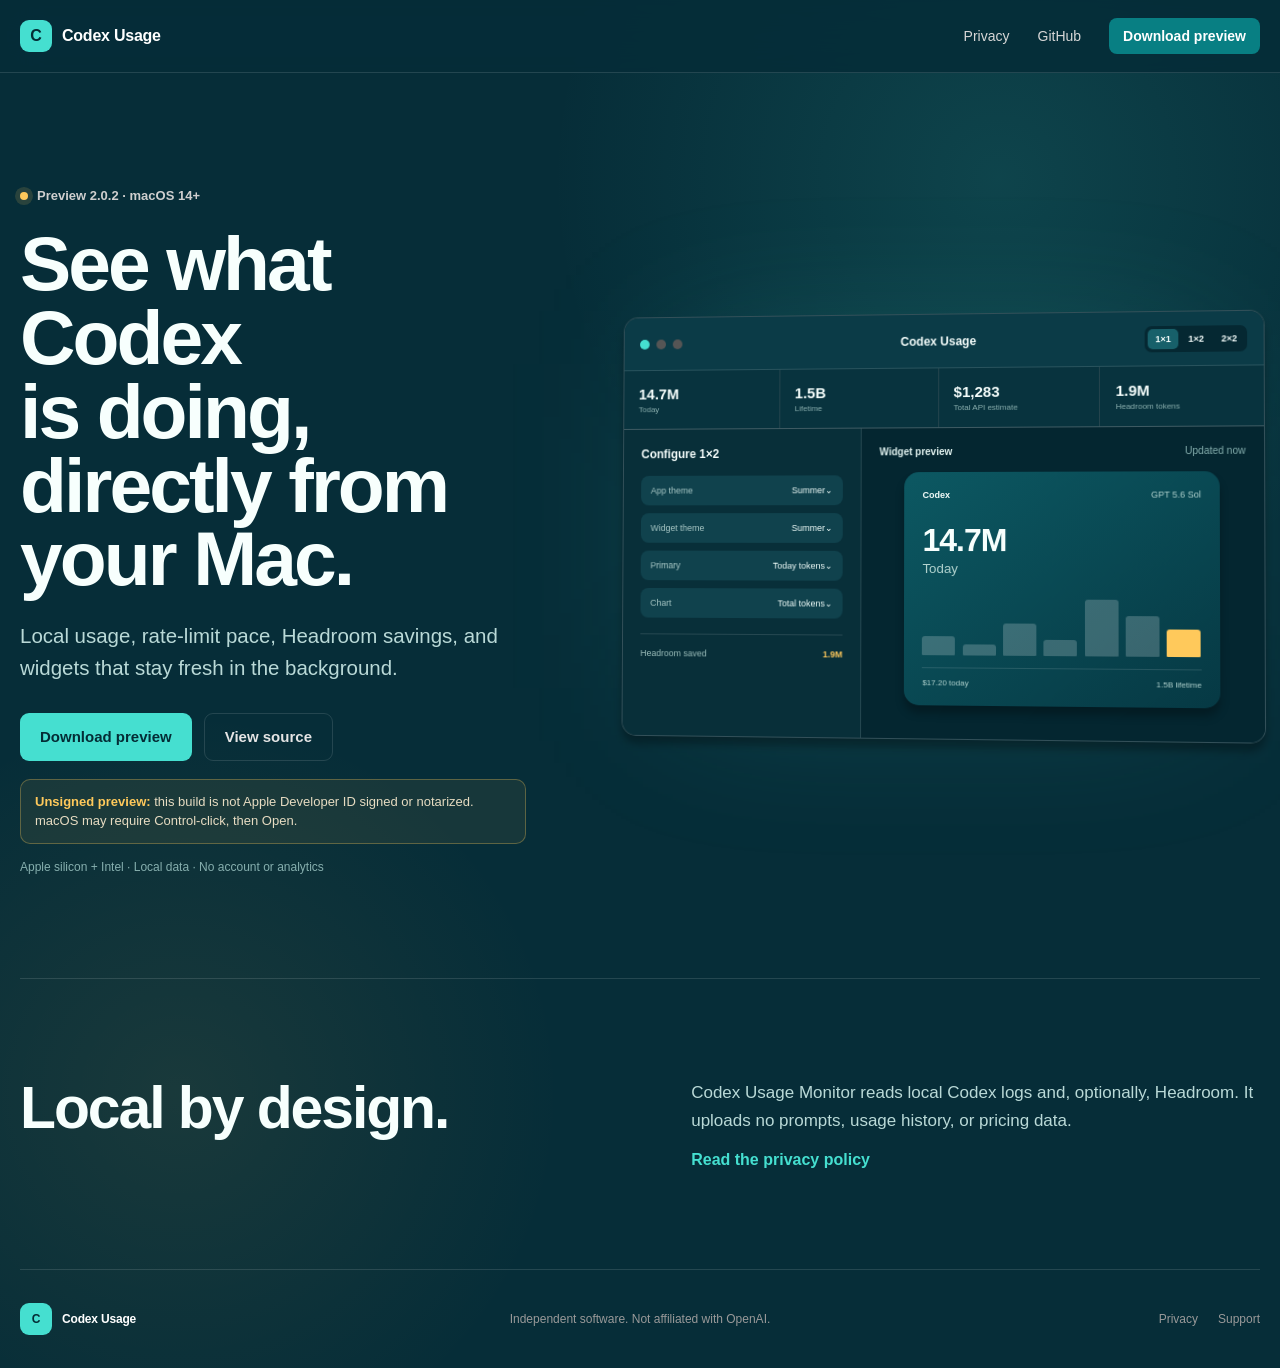
==== docs/index.html @ 13653d40 "release: improve widget typography for 2.0.2" ====
<!doctype html>
<html lang="en">
<head>
  <meta charset="utf-8">
  <meta name="viewport" content="width=device-width, initial-scale=1">
  <meta name="theme-color" content="#062d38">
  <meta name="description" content="A private macOS preview for local Codex usage, model-aware cost estimates, Headroom savings, and widgets.">
  <meta property="og:title" content="Codex Usage Monitor">
  <meta property="og:description" content="See what Codex is doing, directly from your Mac.">
  <meta property="og:type" content="website">
  <meta property="og:image" content="https://italian-seasoning.github.io/CodexUsageMonitor/assets/site-preview.png">
  <meta name="twitter:card" content="summary_large_image">
  <title>Codex Usage Monitor</title>
  <link rel="icon" href="favicon.svg" type="image/svg+xml">
  <link rel="stylesheet" href="styles.css">
  <script src="site.js" defer></script>
</head>
<body>
  <a class="skip-link" href="#main">Skip to content</a>

  <header class="site-header">
    <div class="header-inner">
      <a class="brand" href="#top" aria-label="Codex Usage Monitor home">
        <span class="brand-mark">C</span>
        <span>Codex Usage</span>
      </a>
      <nav aria-label="Main navigation">
        <a href="#privacy">Privacy</a>
        <a href="https://github.com/Italian-seasoning/CodexUsageMonitor">GitHub</a>
        <a class="nav-download download-glow" href="https://github.com/Italian-seasoning/CodexUsageMonitor/releases/latest/download/CodexUsageMonitor-macOS.dmg">Download preview</a>
      </nav>
    </div>
  </header>

  <main id="main">
    <section class="hero" id="top">
      <div class="hero-copy">
        <p class="release-note"><span></span> Preview 2.0.2 · macOS 14+</p>
        <h1>See what Codex is doing, directly from your Mac.</h1>
        <p class="hero-detail">Local usage, rate-limit pace, Headroom savings, and widgets that stay fresh in the background.</p>
        <div class="hero-actions">
          <a class="primary-action download-glow" href="https://github.com/Italian-seasoning/CodexUsageMonitor/releases/latest/download/CodexUsageMonitor-macOS.dmg"><span>Download preview</span></a>
          <a class="secondary-action" href="https://github.com/Italian-seasoning/CodexUsageMonitor">View source</a>
        </div>
        <p class="preview-warning"><strong>Unsigned preview:</strong> this build is not Apple Developer ID signed or notarized. macOS may require Control-click, then Open.</p>
        <p class="requirements">Apple silicon + Intel · Local data · No account or analytics</p>
      </div>

      <div class="product-stage" aria-label="Codex Usage Monitor interface preview">
        <div class="stage-glow"></div>
        <div class="app-window">
          <div class="titlebar">
            <div class="traffic-lights"><i></i><i></i><i></i></div>
            <span>Codex Usage</span>
            <div class="size-switch"><b>1×1</b><span>1×2</span><span>2×2</span></div>
          </div>
          <div class="app-summary">
            <div><strong>14.7M</strong><span>Today</span></div>
            <div><strong>1.5B</strong><span>Lifetime</span></div>
            <div><strong>$1,283</strong><span>Total API estimate</span></div>
            <div><strong>1.9M</strong><span>Headroom tokens</span></div>
          </div>
          <div class="app-body">
            <div class="controls-panel">
              <div class="control-heading">Configure 1×2</div>
              <label>App theme <span>Summer⌄</span></label>
              <label>Widget theme <span>Summer⌄</span></label>
              <label>Primary <span>Today tokens⌄</span></label>
              <label>Chart <span>Total tokens⌄</span></label>
              <div class="headroom-line"><span>Headroom saved</span><b>1.9M</b></div>
            </div>
            <div class="preview-panel">
              <div class="preview-label">Widget preview <span>Updated now</span></div>
              <div class="widget-card">
                <div class="widget-top"><b>Codex</b><span>GPT 5.6 Sol</span></div>
                <strong>14.7M</strong>
                <small>Today</small>
                <div class="bars" aria-hidden="true">
                  <i style="height:31%"></i><i style="height:18%"></i><i style="height:52%"></i><i style="height:26%"></i><i style="height:91%"></i><i style="height:64%"></i><i class="active" style="height:44%"></i>
                </div>
                <div class="widget-stats"><span>$17.20 today</span><span>1.5B lifetime</span></div>
              </div>
            </div>
          </div>
        </div>
      </div>
    </section>

    <section class="privacy" id="privacy">
      <h2>Local by design.</h2>
      <div>
        <p>Codex Usage Monitor reads local Codex logs and, optionally, Headroom. It uploads no prompts, usage history, or pricing data.</p>
        <a href="privacy.html">Read the privacy policy</a>
      </div>
    </section>
  </main>

  <footer>
    <a class="brand" href="#top"><span class="brand-mark">C</span><span>Codex Usage</span></a>
    <p>Independent software. Not affiliated with OpenAI.</p>
    <div><a href="privacy.html">Privacy</a><a href="https://github.com/Italian-seasoning/CodexUsageMonitor/issues">Support</a></div>
  </footer>
</body>
</html>
---- docs/styles.css ----
:root {
  color-scheme: dark;
  --bg: #062d38;
  --surface: #0a3b47;
  --ink: #f7fffd;
  --muted: #b9d9d7;
  --quiet: #86afae;
  --line: rgba(255,255,255,.12);
  --accent: #45dfd0;
  --accent-dark: #087f83;
  --sun: #ffc95b;
  --max: 1240px;
}

* { box-sizing: border-box; }
html { scroll-behavior: smooth; }
body {
  margin: 0;
  background: radial-gradient(circle at 78% 13%, rgba(69,223,208,.13), transparent 28rem), radial-gradient(circle at 14% 80%, rgba(255,201,91,.08), transparent 24rem), var(--bg);
  color: var(--ink);
  font-family: -apple-system, BlinkMacSystemFont, "SF Pro Display", "Helvetica Neue", sans-serif;
  -webkit-font-smoothing: antialiased;
}
a { color: inherit; text-decoration: none; }
.skip-link { position: fixed; left: 16px; top: -80px; z-index: 20; padding: 12px 16px; border-radius: 8px; background: var(--ink); color: #111; }
.skip-link:focus { top: 16px; }

.site-header { position: sticky; top: 0; z-index: 10; width: 100%; background: rgba(6,45,56,.9); border-bottom: 1px solid var(--line); backdrop-filter: blur(18px) saturate(130%); }
.header-inner { display: flex; align-items: center; justify-content: space-between; width: min(calc(100% - 40px), var(--max)); min-height: 72px; margin: 0 auto; }
.brand { display: inline-flex; flex: 0 0 auto; align-items: center; gap: 10px; color: white; font-weight: 720; letter-spacing: -.015em; }
.brand-mark { display: grid; place-items: center; width: 32px; height: 32px; border-radius: 9px; background: var(--accent); color: #042c35; font-weight: 800; }
nav { display: flex; align-items: center; gap: clamp(16px, 2.2vw, 28px); color: #d7d7d7; font-size: 14px; }
nav a:hover, footer a:hover, .privacy a:hover { color: white; }
.nav-download { position: relative; padding: 10px 14px; overflow: hidden; border-radius: 8px; background: var(--accent-dark); color: white; font-weight: 650; }

.hero { display: grid; grid-template-columns: .88fr 1.12fr; align-items: center; gap: clamp(40px, 7vw, 104px); width: min(calc(100% - 40px), var(--max)); min-height: min(800px, calc(100vh - 72px)); margin: 0 auto; padding: clamp(56px, 8vw, 104px) 0; }
.release-note { display: flex; align-items: center; gap: 9px; color: #cfcfcf; font-size: 13px; font-weight: 620; }
.release-note span { width: 8px; height: 8px; border-radius: 50%; background: var(--sun); box-shadow: 0 0 0 5px rgba(255,201,91,.14); }
h1 { max-width: 720px; margin: 24px 0; font-size: clamp(3.3rem, 6vw, 5.9rem); line-height: .96; letter-spacing: -.038em; text-wrap: balance; }
.hero-detail { max-width: 590px; margin: 0 0 28px; color: var(--muted); font-size: clamp(1.05rem, 1.8vw, 1.28rem); line-height: 1.58; text-wrap: pretty; }
.hero-actions { display: flex; flex-wrap: wrap; gap: 12px; }
.primary-action, .secondary-action { position: relative; display: inline-flex; justify-content: center; align-items: center; min-height: 48px; padding: 0 20px; overflow: hidden; border-radius: 9px; font-size: 15px; font-weight: 700; transition: transform .18s ease-out, background .18s ease-out, box-shadow .18s ease-out; }
.primary-action { background: var(--accent); color: #042c35; }
.secondary-action { border: 1px solid var(--line); color: #e5e5e5; }
.primary-action:hover, .secondary-action:hover { transform: translateY(-2px); }
.secondary-action:hover { background: rgba(255,255,255,.06); }
.download-glow { --glow-x: 50%; --glow-y: 50%; isolation: isolate; }
.download-glow::after { content: ""; position: absolute; inset: 0; z-index: 1; pointer-events: none; border: 1px solid transparent; border-radius: inherit; background: radial-gradient(110px circle at var(--glow-x) var(--glow-y), rgba(255,255,255,.94), rgba(69,223,208,.55) 38%, transparent 72%) border-box; -webkit-mask: linear-gradient(#000 0 0) padding-box, linear-gradient(#000 0 0); -webkit-mask-composite: xor; mask-composite: exclude; opacity: 0; transition: opacity .18s ease-out; }
.download-glow:hover::after, .download-glow:focus-visible::after { opacity: 1; }
.download-glow:hover { box-shadow: 0 0 28px rgba(69,223,208,.28); }
.download-glow > span { position: relative; z-index: 1; }
.preview-warning { max-width: 580px; margin: 18px 0 0; padding: 12px 14px; border: 1px solid rgba(255,201,91,.3); border-radius: 10px; background: rgba(255,201,91,.07); color: #e7dcc2; font-size: 13px; line-height: 1.5; }
.preview-warning strong { color: var(--sun); }
.requirements { margin: 14px 0 0; color: var(--quiet); font-size: 12px; line-height: 1.5; }

.product-stage { position: relative; perspective: 1200px; animation: stage-enter .8s .12s cubic-bezier(.2,.8,.2,1) both; }
.stage-glow { position: absolute; inset: 12% 10%; background: rgba(69,223,208,.2); filter: blur(80px); animation: stage-breathe 5s ease-in-out infinite alternate; }
.app-window { position: relative; overflow: hidden; border: 1px solid rgba(255,255,255,.18); border-radius: 15px; background: #062a34; box-shadow: 0 8px 8px rgba(0,0,0,.3); transform: rotateY(-4deg) rotateX(1deg); }
.app-window::after { content: ""; position: absolute; inset: 0; pointer-events: none; background: linear-gradient(108deg, transparent 35%, rgba(255,255,255,.07) 49%, transparent 63%); transform: translateX(-110%); animation: window-sheen 7s 1.2s ease-in-out infinite; }
.titlebar { display: grid; grid-template-columns: 1fr auto 1fr; align-items: center; height: 54px; padding: 0 16px; border-bottom: 1px solid var(--line); background: #0b3b47; font-size: 12px; font-weight: 650; }
.traffic-lights { display: flex; gap: 7px; }.traffic-lights i { width: 10px; height: 10px; border-radius: 50%; background: #555; }.traffic-lights i:first-child { background: var(--accent); }
.size-switch { justify-self: end; display: flex; gap: 3px; padding: 3px; border-radius: 7px; background: #052832; font-size: 9px; }.size-switch span,.size-switch b { padding: 5px 7px; }.size-switch b { border-radius: 5px; background: #17606a; }
.app-summary { display: grid; grid-template-columns: repeat(4,1fr); gap: 1px; border-bottom: 1px solid var(--line); background: var(--line); }.app-summary div { padding: 15px; background: #08333e; }.app-summary strong,.app-summary span { display: block; }.app-summary strong { font-size: 15px; }.app-summary span { margin-top: 3px; color: #8aafae; font-size: 8px; }
.app-body { display: grid; grid-template-columns: 38% 62%; min-height: 310px; }.controls-panel { padding: 18px; border-right: 1px solid var(--line); background: #082f39; }.control-heading { margin-bottom: 15px; font-size: 12px; font-weight: 700; }.controls-panel label { display: flex; justify-content: space-between; align-items: center; margin: 8px 0; padding: 10px; border-radius: 8px; background: #10424d; color: #a9c8c6; font-size: 9px; }.controls-panel label span { color: #f3fffc; }.headroom-line { display: flex; justify-content: space-between; margin-top: 16px; padding-top: 14px; border-top: 1px solid var(--line); color: #9bbdba; font-size: 9px; }.headroom-line b { color: var(--sun); }
.preview-panel { display: flex; flex-direction: column; padding: 18px; background: #042630; }.preview-label { display: flex; justify-content: space-between; color: #e3f4f1; font-size: 10px; font-weight: 650; }.preview-label span { color: #86afae; font-weight: 500; }.widget-card { width: 86%; margin: auto; padding: 18px; border-radius: 15px; background: linear-gradient(145deg, #0c5862, #063944); box-shadow: 0 8px 8px rgba(0,0,0,.28); }.widget-top { display: flex; justify-content: space-between; font-size: 9px; }.widget-top span { color: #b2d3cf; }.widget-card > strong { display: block; margin-top: 22px; font-size: 32px; letter-spacing: -.03em; }.widget-card small { color: #b2d3cf; }.bars { display: flex; align-items: end; gap: 7px; height: 62px; margin-top: 16px; }.bars i { flex: 1; min-height: 5px; border-radius: 3px 3px 1px 1px; background: rgba(255,255,255,.2); transform-origin: bottom; animation: bar-rise .62s cubic-bezier(.2,.8,.2,1) both; }.bars .active { background: var(--sun); }.widget-stats { display: flex; justify-content: space-between; margin-top: 12px; padding-top: 10px; border-top: 1px solid var(--line); color: #b2d3cf; font-size: 8px; }

.privacy { display: grid; grid-template-columns: 1fr 1fr; gap: clamp(40px, 8vw, 120px); width: min(calc(100% - 40px), var(--max)); margin: 0 auto; padding: clamp(64px, 8vw, 100px) 0; border-top: 1px solid var(--line); }
.privacy h2 { margin: 0; font-size: clamp(2.3rem, 4.6vw, 4.4rem); line-height: 1; letter-spacing: -.035em; text-wrap: balance; }
.privacy p { max-width: 62ch; margin: 0 0 16px; color: var(--muted); font-size: 17px; line-height: 1.65; }
.privacy a { color: var(--accent); font-weight: 680; }
footer { display: grid; grid-template-columns: 1fr 1.5fr 1fr; gap: 30px; align-items: center; width: min(calc(100% - 40px), var(--max)); margin: 0 auto; padding: 30px 0; border-top: 1px solid var(--line); color: #999; font-size: 12px; }footer p { text-align: center; }footer div { display: flex; justify-content: flex-end; gap: 20px; }

.legal-page { width: min(calc(100% - 40px), 760px); margin: 0 auto; padding: 72px 0 100px; }
.legal-page h1 { margin-bottom: 56px; font-size: clamp(3rem, 7vw, 5.5rem); }
.legal-copy h2 { margin: 36px 0 8px; font-size: 1.25rem; }.legal-copy p { color: var(--muted); line-height: 1.7; }.legal-copy a { color: var(--accent); }.legal-date { margin-top: 48px; font-size: 13px; }

.hero-copy > * { animation: hero-enter .64s cubic-bezier(.2,.8,.2,1) both; }.hero-copy > :nth-child(2){animation-delay:.06s}.hero-copy > :nth-child(3){animation-delay:.12s}.hero-copy > :nth-child(4){animation-delay:.18s}.hero-copy > :nth-child(5){animation-delay:.24s}.hero-copy > :nth-child(6){animation-delay:.3s}
@keyframes hero-enter { from { opacity: 0; transform: translateY(16px); } }
@keyframes stage-enter { from { opacity: 0; transform: translateY(20px) scale(.985); } }
@keyframes stage-breathe { to { opacity: .65; transform: scale(1.08); } }
@keyframes window-sheen { 0%,72% { transform: translateX(-110%); } 88%,100% { transform: translateX(110%); } }
@keyframes bar-rise { from { transform: scaleY(.08); opacity: .3; } }
.bars i:nth-child(2){animation-delay:.05s}.bars i:nth-child(3){animation-delay:.1s}.bars i:nth-child(4){animation-delay:.15s}.bars i:nth-child(5){animation-delay:.2s}.bars i:nth-child(6){animation-delay:.25s}.bars i:nth-child(7){animation-delay:.3s}
:focus-visible { outline: 3px solid var(--accent); outline-offset: 4px; }

@media (max-width: 900px) {
  .hero { grid-template-columns: 1fr; min-height: auto; }.product-stage { max-width: 700px; }.app-window { transform: none; }.privacy { grid-template-columns: 1fr; }
  footer { grid-template-columns: 1fr; text-align: left; }footer p { text-align: left; }footer div { justify-content: flex-start; }
}
@media (max-width: 620px) {
  .header-inner { width: calc(100% - 24px); min-height: 64px; }.brand > span:last-child, nav > a:not(.nav-download) { display: none; }.nav-download { font-size: 13px; }
  h1 { font-size: clamp(3rem, 15vw, 4.4rem); }.hero { padding-top: 54px; }.app-summary { grid-template-columns: repeat(2,1fr); }.app-body { grid-template-columns: 1fr; }.controls-panel { display: none; }.preview-panel { min-height: 290px; }.titlebar { grid-template-columns: 1fr 1fr; }.titlebar > span { display: none; }
  .hero-actions { align-items: stretch; flex-direction: column; }.primary-action,.secondary-action { width: 100%; }
}
@media (prefers-reduced-motion: reduce) {
  html { scroll-behavior: auto; }
  *, *::before, *::after { animation-duration: .01ms !important; transition-duration: .01ms !important; }
}
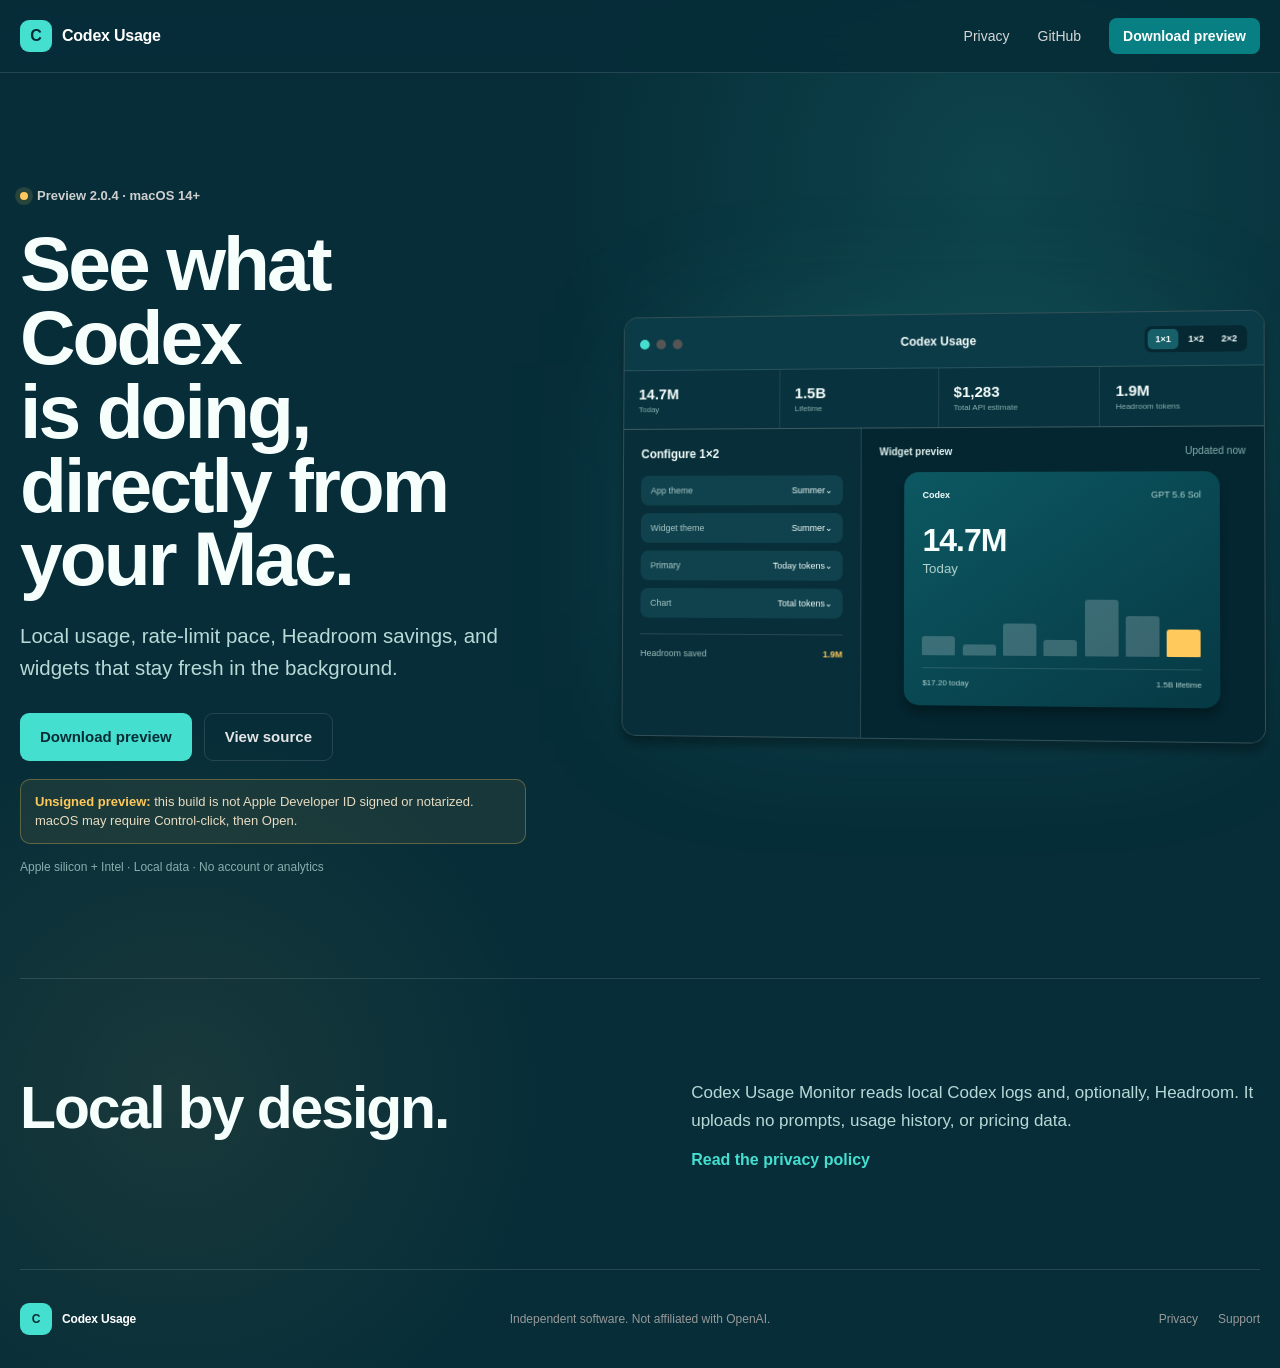
==== commit f4aeae30: "release: polish summer preview 2.0.4" ====
--- a/docs/index.html
+++ b/docs/index.html
@@ -35,7 +35,7 @@
   <main id="main">
     <section class="hero" id="top">
       <div class="hero-copy">
-        <p class="release-note"><span></span> Preview 2.0.2 · macOS 14+</p>
+        <p class="release-note"><span></span> Preview 2.0.4 · macOS 14+</p>
         <h1>See what Codex is doing, directly from your Mac.</h1>
         <p class="hero-detail">Local usage, rate-limit pace, Headroom savings, and widgets that stay fresh in the background.</p>
         <div class="hero-actions">
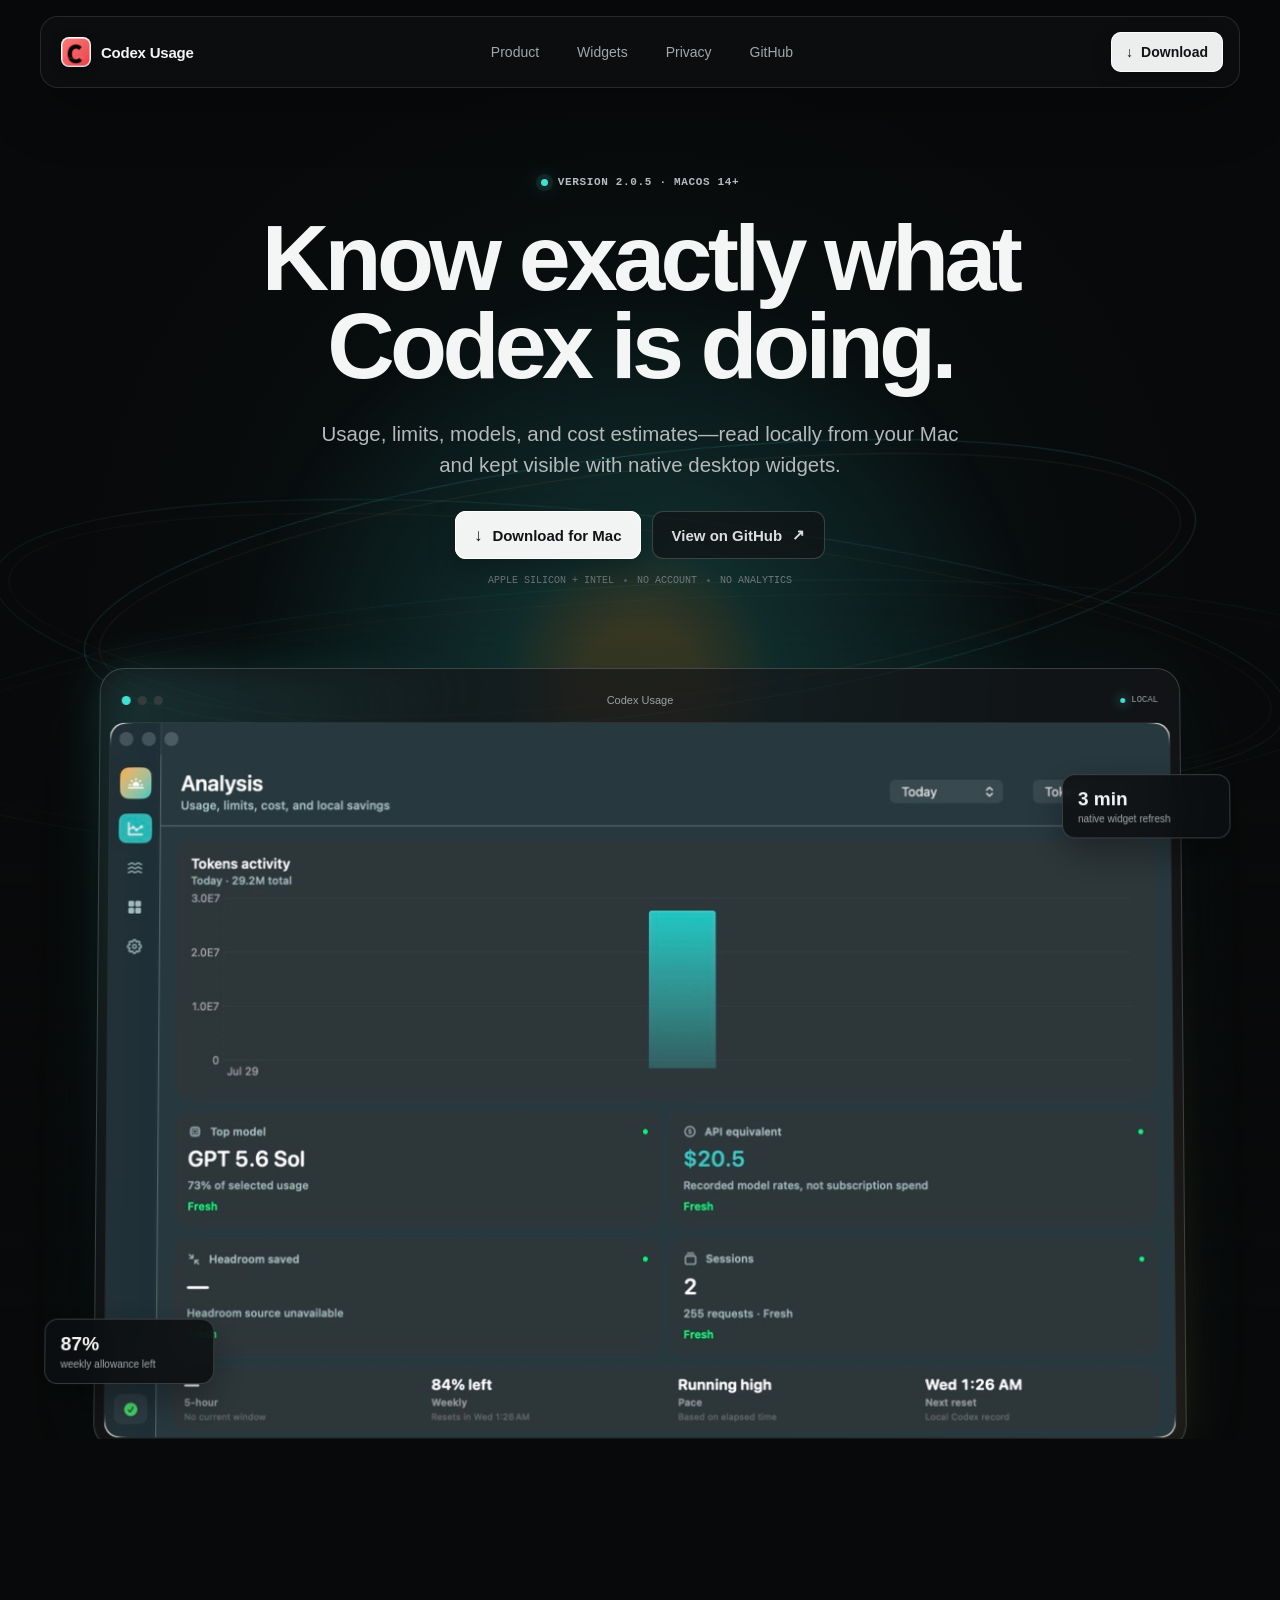
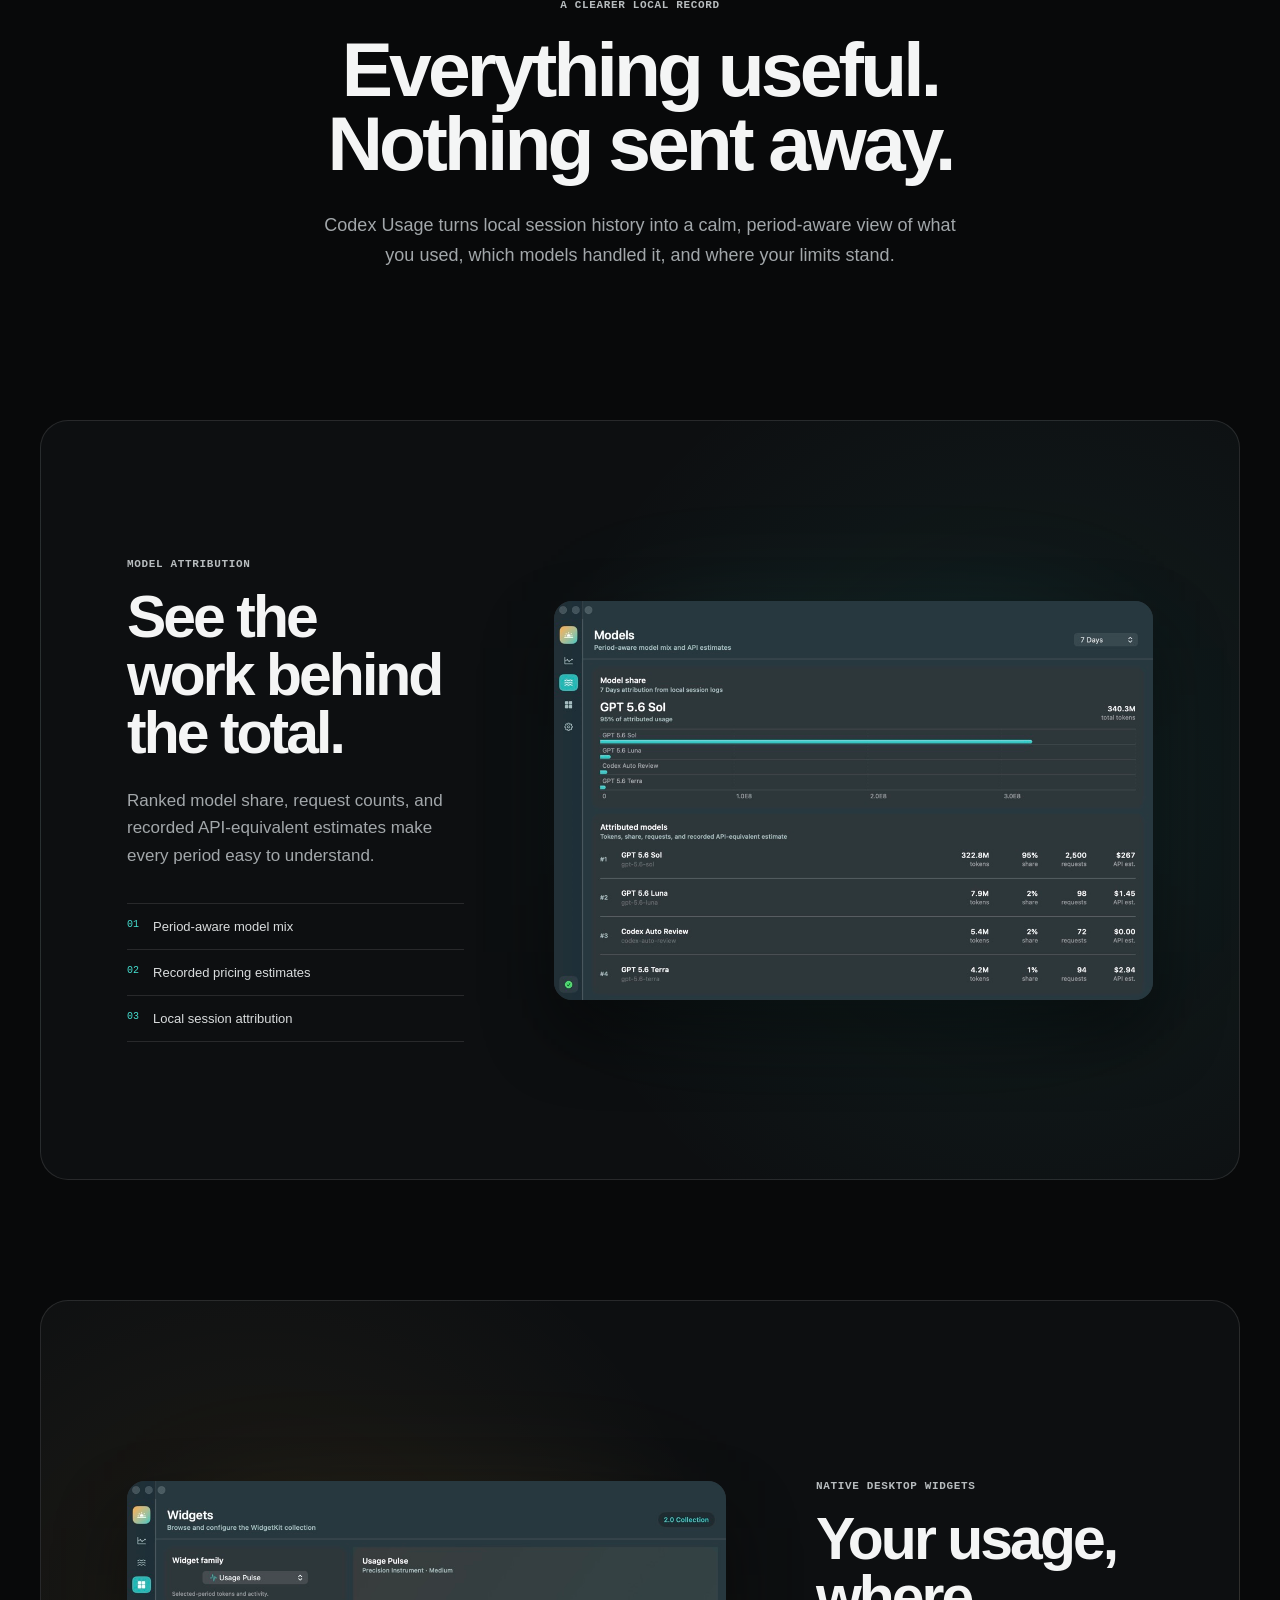
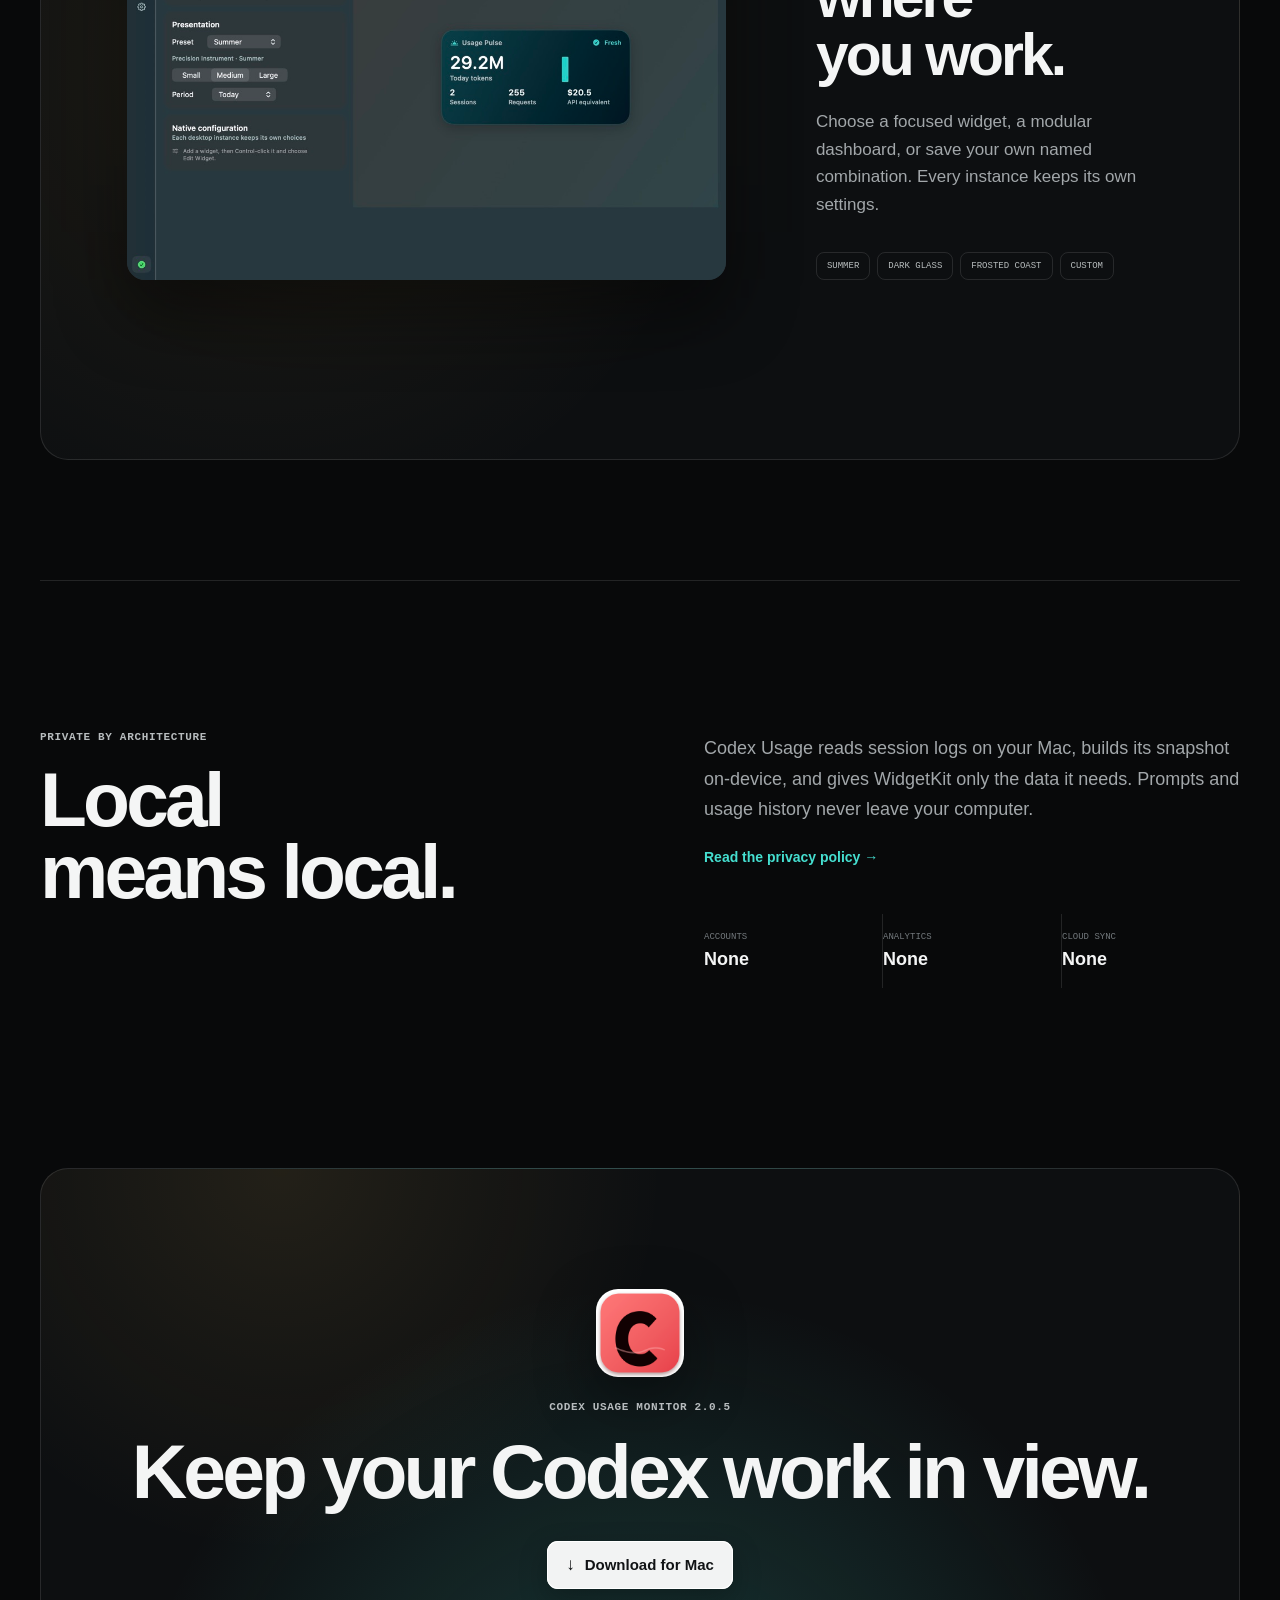
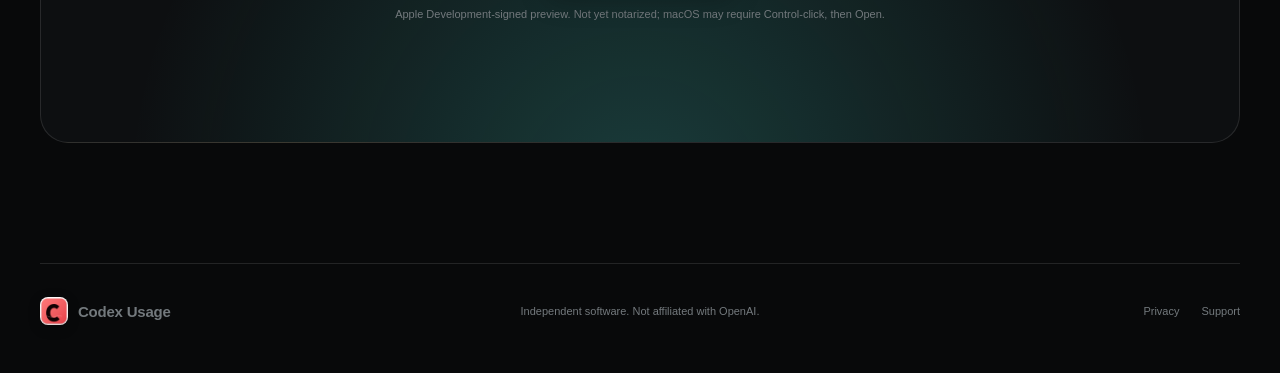
==== commit 594524b3: "redesign product website" ====
--- a/docs/index.html
+++ b/docs/index.html
@@ -3,10 +3,10 @@
 <head>
   <meta charset="utf-8">
   <meta name="viewport" content="width=device-width, initial-scale=1">
-  <meta name="theme-color" content="#062d38">
-  <meta name="description" content="A private macOS preview for local Codex usage, model-aware cost estimates, Headroom savings, and widgets.">
+  <meta name="theme-color" content="#08090a">
+  <meta name="description" content="A private macOS app for local Codex usage, limits, model-aware cost estimates, and desktop widgets.">
   <meta property="og:title" content="Codex Usage Monitor">
-  <meta property="og:description" content="See what Codex is doing, directly from your Mac.">
+  <meta property="og:description" content="Know exactly what Codex is doing.">
   <meta property="og:type" content="website">
   <meta property="og:image" content="https://italian-seasoning.github.io/CodexUsageMonitor/assets/site-preview.png">
   <meta name="twitter:card" content="summary_large_image">
@@ -15,88 +15,132 @@
   <link rel="stylesheet" href="styles.css">
   <script src="site.js" defer></script>
 </head>
-<body>
+<body class="home-page">
   <a class="skip-link" href="#main">Skip to content</a>
 
   <header class="site-header">
     <div class="header-inner">
       <a class="brand" href="#top" aria-label="Codex Usage Monitor home">
-        <span class="brand-mark">C</span>
+        <img src="assets/app-icon.png" alt="" width="30" height="30">
         <span>Codex Usage</span>
       </a>
       <nav aria-label="Main navigation">
+        <a href="#product">Product</a>
+        <a href="#widgets">Widgets</a>
         <a href="#privacy">Privacy</a>
         <a href="https://github.com/Italian-seasoning/CodexUsageMonitor">GitHub</a>
-        <a class="nav-download download-glow" href="https://github.com/Italian-seasoning/CodexUsageMonitor/releases/latest/download/CodexUsageMonitor-macOS.dmg">Download preview</a>
       </nav>
+      <a class="nav-download" href="https://github.com/Italian-seasoning/CodexUsageMonitor/releases/latest/download/CodexUsageMonitor-macOS.dmg">
+        <span aria-hidden="true">↓</span> Download
+      </a>
     </div>
   </header>
 
   <main id="main">
     <section class="hero" id="top">
-      <div class="hero-copy">
-        <p class="release-note"><span></span> Preview 2.0.4 · macOS 14+</p>
-        <h1>See what Codex is doing, directly from your Mac.</h1>
-        <p class="hero-detail">Local usage, rate-limit pace, Headroom savings, and widgets that stay fresh in the background.</p>
-        <div class="hero-actions">
-          <a class="primary-action download-glow" href="https://github.com/Italian-seasoning/CodexUsageMonitor/releases/latest/download/CodexUsageMonitor-macOS.dmg"><span>Download preview</span></a>
-          <a class="secondary-action" href="https://github.com/Italian-seasoning/CodexUsageMonitor">View source</a>
-        </div>
-        <p class="preview-warning"><strong>Unsigned preview:</strong> this build is not Apple Developer ID signed or notarized. macOS may require Control-click, then Open.</p>
-        <p class="requirements">Apple silicon + Intel · Local data · No account or analytics</p>
+      <div class="hero-atmosphere" aria-hidden="true">
+        <div class="horizon-sun"></div>
+        <div class="tide tide-one"></div>
+        <div class="tide tide-two"></div>
+        <div class="tide tide-three"></div>
       </div>
 
-      <div class="product-stage" aria-label="Codex Usage Monitor interface preview">
-        <div class="stage-glow"></div>
-        <div class="app-window">
-          <div class="titlebar">
-            <div class="traffic-lights"><i></i><i></i><i></i></div>
-            <span>Codex Usage</span>
-            <div class="size-switch"><b>1×1</b><span>1×2</span><span>2×2</span></div>
-          </div>
-          <div class="app-summary">
-            <div><strong>14.7M</strong><span>Today</span></div>
-            <div><strong>1.5B</strong><span>Lifetime</span></div>
-            <div><strong>$1,283</strong><span>Total API estimate</span></div>
-            <div><strong>1.9M</strong><span>Headroom tokens</span></div>
-          </div>
-          <div class="app-body">
-            <div class="controls-panel">
-              <div class="control-heading">Configure 1×2</div>
-              <label>App theme <span>Summer⌄</span></label>
-              <label>Widget theme <span>Summer⌄</span></label>
-              <label>Primary <span>Today tokens⌄</span></label>
-              <label>Chart <span>Total tokens⌄</span></label>
-              <div class="headroom-line"><span>Headroom saved</span><b>1.9M</b></div>
-            </div>
-            <div class="preview-panel">
-              <div class="preview-label">Widget preview <span>Updated now</span></div>
-              <div class="widget-card">
-                <div class="widget-top"><b>Codex</b><span>GPT 5.6 Sol</span></div>
-                <strong>14.7M</strong>
-                <small>Today</small>
-                <div class="bars" aria-hidden="true">
-                  <i style="height:31%"></i><i style="height:18%"></i><i style="height:52%"></i><i style="height:26%"></i><i style="height:91%"></i><i style="height:64%"></i><i class="active" style="height:44%"></i>
-                </div>
-                <div class="widget-stats"><span>$17.20 today</span><span>1.5B lifetime</span></div>
-              </div>
-            </div>
-          </div>
+      <div class="hero-copy">
+        <p class="release-note"><span></span> Version 2.0.5 · macOS 14+</p>
+        <h1>Know exactly what<br>Codex is doing.</h1>
+        <p class="hero-detail">Usage, limits, models, and cost estimates—read locally from your Mac and kept visible with native desktop widgets.</p>
+        <div class="hero-actions">
+          <a class="primary-action download-glow" href="https://github.com/Italian-seasoning/CodexUsageMonitor/releases/latest/download/CodexUsageMonitor-macOS.dmg">
+            <span class="button-icon" aria-hidden="true">↓</span>
+            <span>Download for Mac</span>
+          </a>
+          <a class="secondary-action" href="https://github.com/Italian-seasoning/CodexUsageMonitor">
+            View on GitHub <span aria-hidden="true">↗</span>
+          </a>
         </div>
+        <p class="requirements">Apple silicon + Intel <i></i> No account <i></i> No analytics</p>
+      </div>
+
+      <div class="hero-product">
+        <div class="product-chrome">
+          <span class="traffic-lights" aria-hidden="true"><i></i><i></i><i></i></span>
+          <span>Codex Usage</span>
+          <span class="live-indicator"><i></i> Local</span>
+        </div>
+        <img src="assets/analysis.jpg" alt="Codex Usage Monitor Analysis screen showing token activity, model share, API estimate, sessions, and remaining limits.">
+        <div class="stage-note stage-note-left"><b>87%</b><span>weekly allowance left</span></div>
+        <div class="stage-note stage-note-right"><b>3 min</b><span>native widget refresh</span></div>
       </div>
     </section>
 
-    <section class="privacy" id="privacy">
-      <h2>Local by design.</h2>
+    <section class="intro reveal" id="product">
+      <p class="section-kicker">A clearer local record</p>
+      <h2>Everything useful.<br>Nothing sent away.</h2>
+      <p>Codex Usage turns local session history into a calm, period-aware view of what you used, which models handled it, and where your limits stand.</p>
+    </section>
+
+    <section class="feature feature-models reveal">
+      <div class="feature-copy">
+        <p class="section-kicker">Model attribution</p>
+        <h2>See the work behind the total.</h2>
+        <p>Ranked model share, request counts, and recorded API-equivalent estimates make every period easy to understand.</p>
+        <ul class="feature-list">
+          <li><span>01</span> Period-aware model mix</li>
+          <li><span>02</span> Recorded pricing estimates</li>
+          <li><span>03</span> Local session attribution</li>
+        </ul>
+      </div>
+      <div class="feature-stage">
+        <div class="feature-glow" aria-hidden="true"></div>
+        <img src="assets/models.jpg" alt="Models screen with ranked horizontal model share bars and attributed usage details." loading="lazy">
+      </div>
+    </section>
+
+    <section class="feature feature-widgets reveal" id="widgets">
+      <div class="feature-copy">
+        <p class="section-kicker">Native desktop widgets</p>
+        <h2>Your usage, where you work.</h2>
+        <p>Choose a focused widget, a modular dashboard, or save your own named combination. Every instance keeps its own settings.</p>
+        <div class="preset-line" aria-label="Included widget presentations">
+          <span>Summer</span><span>Dark Glass</span><span>Frosted Coast</span><span>Custom</span>
+        </div>
+      </div>
+      <div class="feature-stage">
+        <div class="feature-glow" aria-hidden="true"></div>
+        <img src="assets/widgets.jpg" alt="Widget workspace with preset controls and a native widget preview." loading="lazy">
+      </div>
+    </section>
+
+    <section class="privacy reveal" id="privacy">
       <div>
-        <p>Codex Usage Monitor reads local Codex logs and, optionally, Headroom. It uploads no prompts, usage history, or pricing data.</p>
-        <a href="privacy.html">Read the privacy policy</a>
+        <p class="section-kicker">Private by architecture</p>
+        <h2>Local means local.</h2>
       </div>
+      <div class="privacy-copy">
+        <p>Codex Usage reads session logs on your Mac, builds its snapshot on-device, and gives WidgetKit only the data it needs. Prompts and usage history never leave your computer.</p>
+        <a href="privacy.html">Read the privacy policy <span aria-hidden="true">→</span></a>
+        <dl>
+          <div><dt>Accounts</dt><dd>None</dd></div>
+          <div><dt>Analytics</dt><dd>None</dd></div>
+          <div><dt>Cloud sync</dt><dd>None</dd></div>
+        </dl>
+      </div>
+    </section>
+
+    <section class="final-cta reveal">
+      <img src="assets/app-icon.png" alt="" width="88" height="88">
+      <p class="section-kicker">Codex Usage Monitor 2.0.5</p>
+      <h2>Keep your Codex work in view.</h2>
+      <a class="primary-action download-glow" href="https://github.com/Italian-seasoning/CodexUsageMonitor/releases/latest/download/CodexUsageMonitor-macOS.dmg">
+        <span class="button-icon" aria-hidden="true">↓</span>
+        <span>Download for Mac</span>
+      </a>
+      <p class="preview-warning">Apple Development-signed preview. Not yet notarized; macOS may require Control-click, then Open.</p>
     </section>
   </main>
 
   <footer>
-    <a class="brand" href="#top"><span class="brand-mark">C</span><span>Codex Usage</span></a>
+    <a class="brand" href="#top"><img src="assets/app-icon.png" alt="" width="28" height="28"><span>Codex Usage</span></a>
     <p>Independent software. Not affiliated with OpenAI.</p>
     <div><a href="privacy.html">Privacy</a><a href="https://github.com/Italian-seasoning/CodexUsageMonitor/issues">Support</a></div>
   </footer>
--- a/docs/styles.css
+++ b/docs/styles.css
@@ -1,98 +1,500 @@
 :root {
   color-scheme: dark;
-  --bg: #062d38;
-  --surface: #0a3b47;
-  --ink: #f7fffd;
-  --muted: #b9d9d7;
-  --quiet: #86afae;
-  --line: rgba(255,255,255,.12);
-  --accent: #45dfd0;
-  --accent-dark: #087f83;
+  --bg: #08090a;
+  --surface: #0d0f11;
+  --surface-raised: #121518;
+  --ink: #f4f5f5;
+  --muted: #a2a7aa;
+  --quiet: #73797d;
+  --line: rgba(255, 255, 255, .11);
+  --line-bright: rgba(255, 255, 255, .18);
+  --sea: #45dfd0;
+  --deep-sea: #0b7175;
   --sun: #ffc95b;
-  --max: 1240px;
+  --max: 1200px;
+  --display: "SF Pro Display", "Helvetica Neue", Arial, sans-serif;
+  --body: "SF Pro Text", "Helvetica Neue", Arial, sans-serif;
+  --utility: "SFMono-Regular", "SF Mono", Menlo, monospace;
 }
 
 * { box-sizing: border-box; }
 html { scroll-behavior: smooth; }
 body {
   margin: 0;
-  background: radial-gradient(circle at 78% 13%, rgba(69,223,208,.13), transparent 28rem), radial-gradient(circle at 14% 80%, rgba(255,201,91,.08), transparent 24rem), var(--bg);
+  overflow-x: hidden;
+  background: var(--bg);
   color: var(--ink);
-  font-family: -apple-system, BlinkMacSystemFont, "SF Pro Display", "Helvetica Neue", sans-serif;
+  font-family: var(--body);
   -webkit-font-smoothing: antialiased;
 }
 a { color: inherit; text-decoration: none; }
-.skip-link { position: fixed; left: 16px; top: -80px; z-index: 20; padding: 12px 16px; border-radius: 8px; background: var(--ink); color: #111; }
-.skip-link:focus { top: 16px; }
-
-.site-header { position: sticky; top: 0; z-index: 10; width: 100%; background: rgba(6,45,56,.9); border-bottom: 1px solid var(--line); backdrop-filter: blur(18px) saturate(130%); }
-.header-inner { display: flex; align-items: center; justify-content: space-between; width: min(calc(100% - 40px), var(--max)); min-height: 72px; margin: 0 auto; }
-.brand { display: inline-flex; flex: 0 0 auto; align-items: center; gap: 10px; color: white; font-weight: 720; letter-spacing: -.015em; }
-.brand-mark { display: grid; place-items: center; width: 32px; height: 32px; border-radius: 9px; background: var(--accent); color: #042c35; font-weight: 800; }
-nav { display: flex; align-items: center; gap: clamp(16px, 2.2vw, 28px); color: #d7d7d7; font-size: 14px; }
-nav a:hover, footer a:hover, .privacy a:hover { color: white; }
-.nav-download { position: relative; padding: 10px 14px; overflow: hidden; border-radius: 8px; background: var(--accent-dark); color: white; font-weight: 650; }
-
-.hero { display: grid; grid-template-columns: .88fr 1.12fr; align-items: center; gap: clamp(40px, 7vw, 104px); width: min(calc(100% - 40px), var(--max)); min-height: min(800px, calc(100vh - 72px)); margin: 0 auto; padding: clamp(56px, 8vw, 104px) 0; }
-.release-note { display: flex; align-items: center; gap: 9px; color: #cfcfcf; font-size: 13px; font-weight: 620; }
-.release-note span { width: 8px; height: 8px; border-radius: 50%; background: var(--sun); box-shadow: 0 0 0 5px rgba(255,201,91,.14); }
-h1 { max-width: 720px; margin: 24px 0; font-size: clamp(3.3rem, 6vw, 5.9rem); line-height: .96; letter-spacing: -.038em; text-wrap: balance; }
-.hero-detail { max-width: 590px; margin: 0 0 28px; color: var(--muted); font-size: clamp(1.05rem, 1.8vw, 1.28rem); line-height: 1.58; text-wrap: pretty; }
-.hero-actions { display: flex; flex-wrap: wrap; gap: 12px; }
-.primary-action, .secondary-action { position: relative; display: inline-flex; justify-content: center; align-items: center; min-height: 48px; padding: 0 20px; overflow: hidden; border-radius: 9px; font-size: 15px; font-weight: 700; transition: transform .18s ease-out, background .18s ease-out, box-shadow .18s ease-out; }
-.primary-action { background: var(--accent); color: #042c35; }
-.secondary-action { border: 1px solid var(--line); color: #e5e5e5; }
+img { display: block; max-width: 100%; }
+button, input { font: inherit; }
+
+.skip-link {
+  position: fixed;
+  left: 18px;
+  top: -80px;
+  z-index: 100;
+  padding: 11px 15px;
+  border-radius: 9px;
+  background: white;
+  color: black;
+}
+.skip-link:focus { top: 18px; }
+
+.site-header {
+  position: fixed;
+  inset: 16px 0 auto;
+  z-index: 30;
+  pointer-events: none;
+}
+.header-inner {
+  display: grid;
+  grid-template-columns: 1fr auto 1fr;
+  align-items: center;
+  width: min(calc(100% - 48px), var(--max));
+  min-height: 72px;
+  margin: 0 auto;
+  padding: 0 16px 0 20px;
+  border: 1px solid var(--line);
+  border-radius: 18px;
+  background: rgba(13, 15, 17, .82);
+  box-shadow: 0 18px 60px rgba(0, 0, 0, .28);
+  backdrop-filter: blur(22px) saturate(130%);
+  pointer-events: auto;
+}
+.brand {
+  display: inline-flex;
+  align-items: center;
+  gap: 10px;
+  width: max-content;
+  font-size: 15px;
+  font-weight: 650;
+  letter-spacing: -.015em;
+}
+.brand img { border-radius: 8px; box-shadow: 0 3px 12px rgba(0, 0, 0, .28); }
+nav { display: flex; align-items: center; gap: clamp(22px, 3vw, 38px); color: var(--muted); font-size: 14px; }
+nav a, footer a { transition: color .18s ease; }
+nav a:hover, footer a:hover { color: white; }
+.nav-download {
+  justify-self: end;
+  display: inline-flex;
+  align-items: center;
+  gap: 8px;
+  min-height: 40px;
+  padding: 0 15px;
+  border-radius: 10px;
+  background: #eceeed;
+  color: #111315;
+  font-size: 14px;
+  font-weight: 650;
+  box-shadow: inset 0 0 0 1px rgba(255, 255, 255, .8), 0 6px 18px rgba(0, 0, 0, .24);
+}
+
+.hero {
+  position: relative;
+  min-height: 1140px;
+  padding: 176px 24px 0;
+  overflow: hidden;
+}
+.hero::after {
+  content: "";
+  position: absolute;
+  inset: 0;
+  z-index: -3;
+  background:
+    linear-gradient(180deg, transparent 55%, var(--bg) 93%),
+    radial-gradient(circle at 50% 42%, rgba(11, 113, 117, .11), transparent 35rem);
+}
+.hero-atmosphere {
+  position: absolute;
+  inset: 0;
+  z-index: -2;
+  overflow: hidden;
+  pointer-events: none;
+}
+.horizon-sun {
+  position: absolute;
+  left: 50%;
+  top: 235px;
+  width: min(75vw, 900px);
+  aspect-ratio: 1;
+  border-radius: 50%;
+  background:
+    radial-gradient(circle, rgba(255, 201, 91, .2) 0 9%, rgba(69, 223, 208, .13) 22%, rgba(8, 9, 10, 0) 64%);
+  filter: blur(3px);
+  transform: translateX(-50%);
+}
+.tide {
+  position: absolute;
+  left: 50%;
+  width: min(1120px, 92vw);
+  height: 260px;
+  border: 1px solid rgba(69, 223, 208, .18);
+  border-radius: 50%;
+  transform: translateX(-50%) rotate(-7deg);
+  filter: drop-shadow(0 0 20px rgba(69, 223, 208, .1));
+}
+.tide::after {
+  content: "";
+  position: absolute;
+  inset: 14px;
+  border: 1px solid rgba(255, 201, 91, .08);
+  border-radius: inherit;
+}
+.tide-one { top: 455px; }
+.tide-two { top: 515px; width: min(1300px, 105vw); opacity: .7; transform: translateX(-50%) rotate(6deg); }
+.tide-three { top: 585px; width: min(1500px, 118vw); opacity: .4; transform: translateX(-50%) rotate(-3deg); }
+
+.hero-copy {
+  width: min(100%, 880px);
+  margin: 0 auto;
+  text-align: center;
+}
+.release-note, .section-kicker {
+  margin: 0;
+  color: #b7bcbe;
+  font-family: var(--utility);
+  font-size: 11px;
+  font-weight: 600;
+  letter-spacing: .06em;
+  text-transform: uppercase;
+}
+.release-note { display: flex; justify-content: center; align-items: center; gap: 10px; }
+.release-note span {
+  width: 7px;
+  height: 7px;
+  border-radius: 50%;
+  background: var(--sea);
+  box-shadow: 0 0 0 5px rgba(69, 223, 208, .1), 0 0 20px rgba(69, 223, 208, .7);
+}
+h1, h2 {
+  margin: 0;
+  font-family: var(--display);
+  font-weight: 590;
+  letter-spacing: -.05em;
+  text-wrap: balance;
+}
+h1 {
+  margin-top: 26px;
+  font-size: clamp(4rem, 7.3vw, 7rem);
+  line-height: .94;
+}
+.hero-detail {
+  max-width: 650px;
+  margin: 28px auto 0;
+  color: #b5b9bb;
+  font-size: clamp(1.05rem, 1.6vw, 1.28rem);
+  line-height: 1.55;
+  text-wrap: pretty;
+}
+.hero-actions {
+  display: flex;
+  justify-content: center;
+  flex-wrap: wrap;
+  gap: 11px;
+  margin-top: 30px;
+}
+.primary-action, .secondary-action {
+  position: relative;
+  display: inline-flex;
+  justify-content: center;
+  align-items: center;
+  gap: 10px;
+  min-height: 48px;
+  padding: 0 19px;
+  overflow: hidden;
+  border-radius: 11px;
+  font-size: 15px;
+  font-weight: 650;
+  transition: transform .18s ease, background .18s ease, border-color .18s ease;
+}
+.primary-action {
+  background: #f2f3f3;
+  color: #111315;
+  box-shadow: inset 0 0 0 1px white, 0 10px 28px rgba(0, 0, 0, .25);
+}
+.secondary-action { border: 1px solid var(--line-bright); background: rgba(17, 19, 21, .72); color: #dcdfdf; }
 .primary-action:hover, .secondary-action:hover { transform: translateY(-2px); }
-.secondary-action:hover { background: rgba(255,255,255,.06); }
+.secondary-action:hover { border-color: rgba(255, 255, 255, .3); background: rgba(255, 255, 255, .07); }
+.button-icon { font-size: 17px; line-height: 1; }
 .download-glow { --glow-x: 50%; --glow-y: 50%; isolation: isolate; }
-.download-glow::after { content: ""; position: absolute; inset: 0; z-index: 1; pointer-events: none; border: 1px solid transparent; border-radius: inherit; background: radial-gradient(110px circle at var(--glow-x) var(--glow-y), rgba(255,255,255,.94), rgba(69,223,208,.55) 38%, transparent 72%) border-box; -webkit-mask: linear-gradient(#000 0 0) padding-box, linear-gradient(#000 0 0); -webkit-mask-composite: xor; mask-composite: exclude; opacity: 0; transition: opacity .18s ease-out; }
+.download-glow::after {
+  content: "";
+  position: absolute;
+  inset: 0;
+  z-index: 1;
+  border: 1px solid transparent;
+  border-radius: inherit;
+  background: radial-gradient(90px circle at var(--glow-x) var(--glow-y), rgba(69, 223, 208, .85), transparent 75%) border-box;
+  -webkit-mask: linear-gradient(#000 0 0) padding-box, linear-gradient(#000 0 0);
+  -webkit-mask-composite: xor;
+  mask-composite: exclude;
+  opacity: 0;
+  pointer-events: none;
+  transition: opacity .18s ease;
+}
 .download-glow:hover::after, .download-glow:focus-visible::after { opacity: 1; }
-.download-glow:hover { box-shadow: 0 0 28px rgba(69,223,208,.28); }
-.download-glow > span { position: relative; z-index: 1; }
-.preview-warning { max-width: 580px; margin: 18px 0 0; padding: 12px 14px; border: 1px solid rgba(255,201,91,.3); border-radius: 10px; background: rgba(255,201,91,.07); color: #e7dcc2; font-size: 13px; line-height: 1.5; }
-.preview-warning strong { color: var(--sun); }
-.requirements { margin: 14px 0 0; color: var(--quiet); font-size: 12px; line-height: 1.5; }
-
-.product-stage { position: relative; perspective: 1200px; animation: stage-enter .8s .12s cubic-bezier(.2,.8,.2,1) both; }
-.stage-glow { position: absolute; inset: 12% 10%; background: rgba(69,223,208,.2); filter: blur(80px); animation: stage-breathe 5s ease-in-out infinite alternate; }
-.app-window { position: relative; overflow: hidden; border: 1px solid rgba(255,255,255,.18); border-radius: 15px; background: #062a34; box-shadow: 0 8px 8px rgba(0,0,0,.3); transform: rotateY(-4deg) rotateX(1deg); }
-.app-window::after { content: ""; position: absolute; inset: 0; pointer-events: none; background: linear-gradient(108deg, transparent 35%, rgba(255,255,255,.07) 49%, transparent 63%); transform: translateX(-110%); animation: window-sheen 7s 1.2s ease-in-out infinite; }
-.titlebar { display: grid; grid-template-columns: 1fr auto 1fr; align-items: center; height: 54px; padding: 0 16px; border-bottom: 1px solid var(--line); background: #0b3b47; font-size: 12px; font-weight: 650; }
-.traffic-lights { display: flex; gap: 7px; }.traffic-lights i { width: 10px; height: 10px; border-radius: 50%; background: #555; }.traffic-lights i:first-child { background: var(--accent); }
-.size-switch { justify-self: end; display: flex; gap: 3px; padding: 3px; border-radius: 7px; background: #052832; font-size: 9px; }.size-switch span,.size-switch b { padding: 5px 7px; }.size-switch b { border-radius: 5px; background: #17606a; }
-.app-summary { display: grid; grid-template-columns: repeat(4,1fr); gap: 1px; border-bottom: 1px solid var(--line); background: var(--line); }.app-summary div { padding: 15px; background: #08333e; }.app-summary strong,.app-summary span { display: block; }.app-summary strong { font-size: 15px; }.app-summary span { margin-top: 3px; color: #8aafae; font-size: 8px; }
-.app-body { display: grid; grid-template-columns: 38% 62%; min-height: 310px; }.controls-panel { padding: 18px; border-right: 1px solid var(--line); background: #082f39; }.control-heading { margin-bottom: 15px; font-size: 12px; font-weight: 700; }.controls-panel label { display: flex; justify-content: space-between; align-items: center; margin: 8px 0; padding: 10px; border-radius: 8px; background: #10424d; color: #a9c8c6; font-size: 9px; }.controls-panel label span { color: #f3fffc; }.headroom-line { display: flex; justify-content: space-between; margin-top: 16px; padding-top: 14px; border-top: 1px solid var(--line); color: #9bbdba; font-size: 9px; }.headroom-line b { color: var(--sun); }
-.preview-panel { display: flex; flex-direction: column; padding: 18px; background: #042630; }.preview-label { display: flex; justify-content: space-between; color: #e3f4f1; font-size: 10px; font-weight: 650; }.preview-label span { color: #86afae; font-weight: 500; }.widget-card { width: 86%; margin: auto; padding: 18px; border-radius: 15px; background: linear-gradient(145deg, #0c5862, #063944); box-shadow: 0 8px 8px rgba(0,0,0,.28); }.widget-top { display: flex; justify-content: space-between; font-size: 9px; }.widget-top span { color: #b2d3cf; }.widget-card > strong { display: block; margin-top: 22px; font-size: 32px; letter-spacing: -.03em; }.widget-card small { color: #b2d3cf; }.bars { display: flex; align-items: end; gap: 7px; height: 62px; margin-top: 16px; }.bars i { flex: 1; min-height: 5px; border-radius: 3px 3px 1px 1px; background: rgba(255,255,255,.2); transform-origin: bottom; animation: bar-rise .62s cubic-bezier(.2,.8,.2,1) both; }.bars .active { background: var(--sun); }.widget-stats { display: flex; justify-content: space-between; margin-top: 12px; padding-top: 10px; border-top: 1px solid var(--line); color: #b2d3cf; font-size: 8px; }
-
-.privacy { display: grid; grid-template-columns: 1fr 1fr; gap: clamp(40px, 8vw, 120px); width: min(calc(100% - 40px), var(--max)); margin: 0 auto; padding: clamp(64px, 8vw, 100px) 0; border-top: 1px solid var(--line); }
-.privacy h2 { margin: 0; font-size: clamp(2.3rem, 4.6vw, 4.4rem); line-height: 1; letter-spacing: -.035em; text-wrap: balance; }
-.privacy p { max-width: 62ch; margin: 0 0 16px; color: var(--muted); font-size: 17px; line-height: 1.65; }
-.privacy a { color: var(--accent); font-weight: 680; }
-footer { display: grid; grid-template-columns: 1fr 1.5fr 1fr; gap: 30px; align-items: center; width: min(calc(100% - 40px), var(--max)); margin: 0 auto; padding: 30px 0; border-top: 1px solid var(--line); color: #999; font-size: 12px; }footer p { text-align: center; }footer div { display: flex; justify-content: flex-end; gap: 20px; }
-
-.legal-page { width: min(calc(100% - 40px), 760px); margin: 0 auto; padding: 72px 0 100px; }
-.legal-page h1 { margin-bottom: 56px; font-size: clamp(3rem, 7vw, 5.5rem); }
-.legal-copy h2 { margin: 36px 0 8px; font-size: 1.25rem; }.legal-copy p { color: var(--muted); line-height: 1.7; }.legal-copy a { color: var(--accent); }.legal-date { margin-top: 48px; font-size: 13px; }
-
-.hero-copy > * { animation: hero-enter .64s cubic-bezier(.2,.8,.2,1) both; }.hero-copy > :nth-child(2){animation-delay:.06s}.hero-copy > :nth-child(3){animation-delay:.12s}.hero-copy > :nth-child(4){animation-delay:.18s}.hero-copy > :nth-child(5){animation-delay:.24s}.hero-copy > :nth-child(6){animation-delay:.3s}
-@keyframes hero-enter { from { opacity: 0; transform: translateY(16px); } }
-@keyframes stage-enter { from { opacity: 0; transform: translateY(20px) scale(.985); } }
-@keyframes stage-breathe { to { opacity: .65; transform: scale(1.08); } }
-@keyframes window-sheen { 0%,72% { transform: translateX(-110%); } 88%,100% { transform: translateX(110%); } }
-@keyframes bar-rise { from { transform: scaleY(.08); opacity: .3; } }
-.bars i:nth-child(2){animation-delay:.05s}.bars i:nth-child(3){animation-delay:.1s}.bars i:nth-child(4){animation-delay:.15s}.bars i:nth-child(5){animation-delay:.2s}.bars i:nth-child(6){animation-delay:.25s}.bars i:nth-child(7){animation-delay:.3s}
-:focus-visible { outline: 3px solid var(--accent); outline-offset: 4px; }
-
-@media (max-width: 900px) {
-  .hero { grid-template-columns: 1fr; min-height: auto; }.product-stage { max-width: 700px; }.app-window { transform: none; }.privacy { grid-template-columns: 1fr; }
-  footer { grid-template-columns: 1fr; text-align: left; }footer p { text-align: left; }footer div { justify-content: flex-start; }
-}
-@media (max-width: 620px) {
-  .header-inner { width: calc(100% - 24px); min-height: 64px; }.brand > span:last-child, nav > a:not(.nav-download) { display: none; }.nav-download { font-size: 13px; }
-  h1 { font-size: clamp(3rem, 15vw, 4.4rem); }.hero { padding-top: 54px; }.app-summary { grid-template-columns: repeat(2,1fr); }.app-body { grid-template-columns: 1fr; }.controls-panel { display: none; }.preview-panel { min-height: 290px; }.titlebar { grid-template-columns: 1fr 1fr; }.titlebar > span { display: none; }
-  .hero-actions { align-items: stretch; flex-direction: column; }.primary-action,.secondary-action { width: 100%; }
-}
+.download-glow > * { position: relative; z-index: 2; }
+.requirements {
+  display: flex;
+  justify-content: center;
+  align-items: center;
+  gap: 10px;
+  margin: 16px 0 0;
+  color: var(--quiet);
+  font-family: var(--utility);
+  font-size: 10px;
+  text-transform: uppercase;
+}
+.requirements i { width: 3px; height: 3px; border-radius: 50%; background: #555b5e; }
+
+.hero-product {
+  position: relative;
+  width: min(1080px, calc(100vw - 48px));
+  margin: 82px auto 0;
+  padding: 9px;
+  border: 1px solid var(--line-bright);
+  border-radius: 24px;
+  background: rgba(20, 23, 25, .72);
+  box-shadow: 0 45px 130px rgba(0, 0, 0, .62), 0 0 90px rgba(69, 223, 208, .07);
+  transform: perspective(1600px) rotateX(var(--stage-x, 1.5deg)) rotateY(var(--stage-y, 0deg));
+  transform-origin: center top;
+  transition: transform .25s ease-out;
+}
+.hero-product::before {
+  content: "";
+  position: absolute;
+  inset: -1px;
+  z-index: -1;
+  border-radius: inherit;
+  background: linear-gradient(120deg, rgba(69, 223, 208, .32), transparent 26%, transparent 72%, rgba(255, 201, 91, .2));
+  filter: blur(20px);
+  opacity: .5;
+}
+.product-chrome {
+  display: grid;
+  grid-template-columns: 1fr auto 1fr;
+  align-items: center;
+  height: 44px;
+  padding: 0 12px;
+  color: #9ba0a3;
+  font-size: 11px;
+}
+.traffic-lights { display: flex; gap: 7px; }
+.traffic-lights i { width: 9px; height: 9px; border-radius: 50%; background: #363b3e; }
+.traffic-lights i:first-child { background: var(--sea); }
+.live-indicator { justify-self: end; display: flex; align-items: center; gap: 6px; font-family: var(--utility); font-size: 9px; text-transform: uppercase; }
+.live-indicator i { width: 5px; height: 5px; border-radius: 50%; background: var(--sea); box-shadow: 0 0 12px var(--sea); }
+.hero-product > img { width: 100%; border: 1px solid rgba(255, 255, 255, .08); border-radius: 15px; }
+.stage-note {
+  position: absolute;
+  display: grid;
+  gap: 3px;
+  min-width: 168px;
+  padding: 13px 15px;
+  border: 1px solid var(--line-bright);
+  border-radius: 13px;
+  background: rgba(12, 14, 16, .88);
+  box-shadow: 0 15px 40px rgba(0, 0, 0, .35);
+  backdrop-filter: blur(14px);
+}
+.stage-note b { font-family: var(--display); font-size: 19px; }
+.stage-note span { color: var(--muted); font-size: 10px; }
+.stage-note-left { left: -50px; bottom: 62px; }
+.stage-note-right { right: -50px; top: 105px; }
+
+.intro {
+  width: min(calc(100% - 48px), 930px);
+  margin: 0 auto;
+  padding: 160px 0 150px;
+  text-align: center;
+}
+.intro h2, .final-cta h2 {
+  margin-top: 22px;
+  font-size: clamp(3.4rem, 6vw, 6rem);
+  line-height: .96;
+}
+.intro > p:last-child {
+  max-width: 650px;
+  margin: 30px auto 0;
+  color: var(--muted);
+  font-size: 18px;
+  line-height: 1.65;
+}
+
+.feature {
+  display: grid;
+  grid-template-columns: .72fr 1.28fr;
+  align-items: center;
+  gap: clamp(56px, 7vw, 104px);
+  width: min(calc(100% - 48px), var(--max));
+  min-height: 760px;
+  margin: 0 auto 120px;
+  padding: clamp(56px, 7vw, 86px);
+  overflow: hidden;
+  border: 1px solid var(--line);
+  border-radius: 28px;
+  background:
+    radial-gradient(circle at 82% 50%, rgba(69, 223, 208, .075), transparent 31rem),
+    var(--surface);
+}
+.feature-widgets {
+  grid-template-columns: 1.28fr .72fr;
+  background:
+    radial-gradient(circle at 18% 48%, rgba(255, 201, 91, .07), transparent 30rem),
+    var(--surface);
+}
+.feature-widgets .feature-copy { order: 2; }
+.feature-widgets .feature-stage { order: 1; }
+.feature-copy h2 {
+  max-width: 470px;
+  margin-top: 18px;
+  font-size: clamp(2.9rem, 4.6vw, 4.8rem);
+  line-height: .98;
+}
+.feature-copy > p:not(.section-kicker) {
+  max-width: 440px;
+  margin: 25px 0 0;
+  color: var(--muted);
+  font-size: 17px;
+  line-height: 1.62;
+}
+.feature-list { display: grid; gap: 0; margin: 34px 0 0; padding: 0; list-style: none; border-top: 1px solid var(--line); }
+.feature-list li { display: flex; gap: 14px; padding: 15px 0; border-bottom: 1px solid var(--line); color: #d9dcdd; font-size: 13px; }
+.feature-list span { color: var(--sea); font-family: var(--utility); font-size: 10px; }
+.preset-line { display: flex; flex-wrap: wrap; gap: 7px; margin-top: 34px; }
+.preset-line span { padding: 8px 10px; border: 1px solid var(--line); border-radius: 8px; color: #b8bdbe; font-family: var(--utility); font-size: 9px; text-transform: uppercase; }
+.feature-stage { position: relative; }
+.feature-stage::after {
+  content: "";
+  position: absolute;
+  inset: 0;
+  border: 1px solid rgba(255, 255, 255, .12);
+  border-radius: 18px;
+  pointer-events: none;
+}
+.feature-stage img {
+  position: relative;
+  z-index: 1;
+  width: 100%;
+  border-radius: 18px;
+  box-shadow: 0 34px 70px rgba(0, 0, 0, .48);
+}
+.feature-glow { position: absolute; inset: 12%; background: rgba(69, 223, 208, .16); filter: blur(70px); }
+.feature-widgets .feature-glow { background: rgba(255, 201, 91, .12); }
+
+.privacy {
+  display: grid;
+  grid-template-columns: 1fr 1fr;
+  gap: clamp(60px, 10vw, 150px);
+  width: min(calc(100% - 48px), var(--max));
+  margin: 0 auto;
+  padding: 150px 0;
+  border-top: 1px solid var(--line);
+}
+.privacy h2 { max-width: 500px; margin-top: 20px; font-size: clamp(3.4rem, 6vw, 6.2rem); line-height: .94; }
+.privacy-copy > p { max-width: 570px; margin: 2px 0 24px; color: var(--muted); font-size: 18px; line-height: 1.68; }
+.privacy-copy > a { color: var(--sea); font-size: 14px; font-weight: 650; }
+.privacy dl { display: grid; grid-template-columns: repeat(3, 1fr); gap: 1px; margin: 48px 0 0; background: var(--line); }
+.privacy dl div { display: grid; gap: 7px; padding: 18px 0; background: var(--bg); }
+.privacy dt { color: var(--quiet); font-family: var(--utility); font-size: 9px; text-transform: uppercase; }
+.privacy dd { margin: 0; font-size: 18px; font-weight: 620; }
+
+.final-cta {
+  width: min(calc(100% - 48px), var(--max));
+  margin: 30px auto 120px;
+  padding: 120px 24px;
+  overflow: hidden;
+  border: 1px solid var(--line);
+  border-radius: 28px;
+  background:
+    radial-gradient(circle at 50% 110%, rgba(69, 223, 208, .22), transparent 32rem),
+    radial-gradient(circle at 20% 0, rgba(255, 201, 91, .09), transparent 24rem),
+    var(--surface);
+  text-align: center;
+}
+.final-cta > img { margin: 0 auto 24px; border-radius: 22px; box-shadow: 0 20px 60px rgba(0, 0, 0, .4); }
+.final-cta .primary-action { margin-top: 32px; }
+.preview-warning { max-width: 560px; margin: 17px auto 0; color: var(--quiet); font-size: 11px; line-height: 1.5; }
+
+footer {
+  display: grid;
+  grid-template-columns: 1fr 1.5fr 1fr;
+  align-items: center;
+  gap: 30px;
+  width: min(calc(100% - 48px), var(--max));
+  margin: 0 auto;
+  padding: 30px 0 42px;
+  border-top: 1px solid var(--line);
+  color: var(--quiet);
+  font-size: 11px;
+}
+footer p { text-align: center; }
+footer div { display: flex; justify-content: flex-end; gap: 22px; }
+
+.legal-page {
+  width: min(calc(100% - 48px), 780px);
+  margin: 0 auto;
+  padding: 170px 0 120px;
+}
+.legal-page .release-note { justify-content: flex-start; }
+.legal-page h1 { margin: 30px 0 70px; font-size: clamp(3.6rem, 7vw, 6rem); line-height: .95; }
+.legal-copy { border-top: 1px solid var(--line); }
+.legal-copy h2 { margin: 42px 0 10px; font-size: 1.35rem; letter-spacing: -.025em; }
+.legal-copy p { color: var(--muted); line-height: 1.75; }
+.legal-copy a { color: var(--sea); }
+.legal-date { margin-top: 52px; font-family: var(--utility); font-size: 10px; text-transform: uppercase; }
+
+.motion-ok .reveal { opacity: 0; transform: translateY(26px); transition: opacity .7s cubic-bezier(.2, .8, .2, 1), transform .7s cubic-bezier(.2, .8, .2, 1); }
+.motion-ok .reveal.is-visible { opacity: 1; transform: none; }
+:focus-visible { outline: 2px solid var(--sea); outline-offset: 4px; }
+
+@media (max-width: 980px) {
+  .header-inner { grid-template-columns: 1fr auto; }
+  nav { display: none; }
+  .hero { min-height: 980px; }
+  .stage-note { display: none; }
+  .feature, .feature-widgets { grid-template-columns: 1fr; min-height: auto; padding: 54px; }
+  .feature-widgets .feature-copy, .feature-widgets .feature-stage { order: initial; }
+  .feature-copy h2, .feature-copy > p:not(.section-kicker) { max-width: 680px; }
+}
+
+@media (max-width: 640px) {
+  .site-header { inset: 10px 0 auto; }
+  .header-inner { width: calc(100% - 20px); min-height: 60px; padding: 0 10px 0 13px; border-radius: 15px; }
+  .brand span { display: none; }
+  .nav-download { min-height: 38px; }
+  .hero { min-height: 790px; padding: 132px 16px 0; }
+  h1 { font-size: clamp(3.3rem, 15vw, 5rem); }
+  h1 br { display: none; }
+  .hero-detail { font-size: 1rem; }
+  .hero-actions { align-items: stretch; flex-direction: column; }
+  .primary-action, .secondary-action { width: 100%; }
+  .requirements { flex-wrap: wrap; }
+  .hero-product { width: calc(100vw - 26px); margin-top: 56px; padding: 5px; border-radius: 16px; }
+  .product-chrome { height: 34px; }
+  .hero-product > img { border-radius: 10px; }
+  .intro { width: calc(100% - 32px); padding: 110px 0; }
+  .intro h2, .final-cta h2 { font-size: 3.25rem; }
+  .intro > p:last-child { font-size: 16px; }
+  .feature, .feature-widgets { width: calc(100% - 20px); margin-bottom: 40px; padding: 34px 22px 24px; border-radius: 20px; }
+  .feature-copy h2 { font-size: 3rem; }
+  .feature-copy > p:not(.section-kicker) { font-size: 15px; }
+  .privacy { grid-template-columns: 1fr; width: calc(100% - 32px); padding: 110px 0; }
+  .privacy h2 { font-size: 3.6rem; }
+  .privacy-copy > p { font-size: 16px; }
+  .privacy dl { grid-template-columns: 1fr; }
+  .privacy dl div { padding: 15px 0; }
+  .final-cta { width: calc(100% - 20px); margin-bottom: 70px; padding: 80px 18px; border-radius: 20px; }
+  footer { grid-template-columns: 1fr; width: calc(100% - 32px); }
+  footer p { text-align: left; }
+  footer div { justify-content: flex-start; }
+  .legal-page { width: calc(100% - 32px); padding-top: 130px; }
+}
+
 @media (prefers-reduced-motion: reduce) {
   html { scroll-behavior: auto; }
-  *, *::before, *::after { animation-duration: .01ms !important; transition-duration: .01ms !important; }
-}
+  *, *::before, *::after { transition-duration: .01ms !important; animation-duration: .01ms !important; }
+}
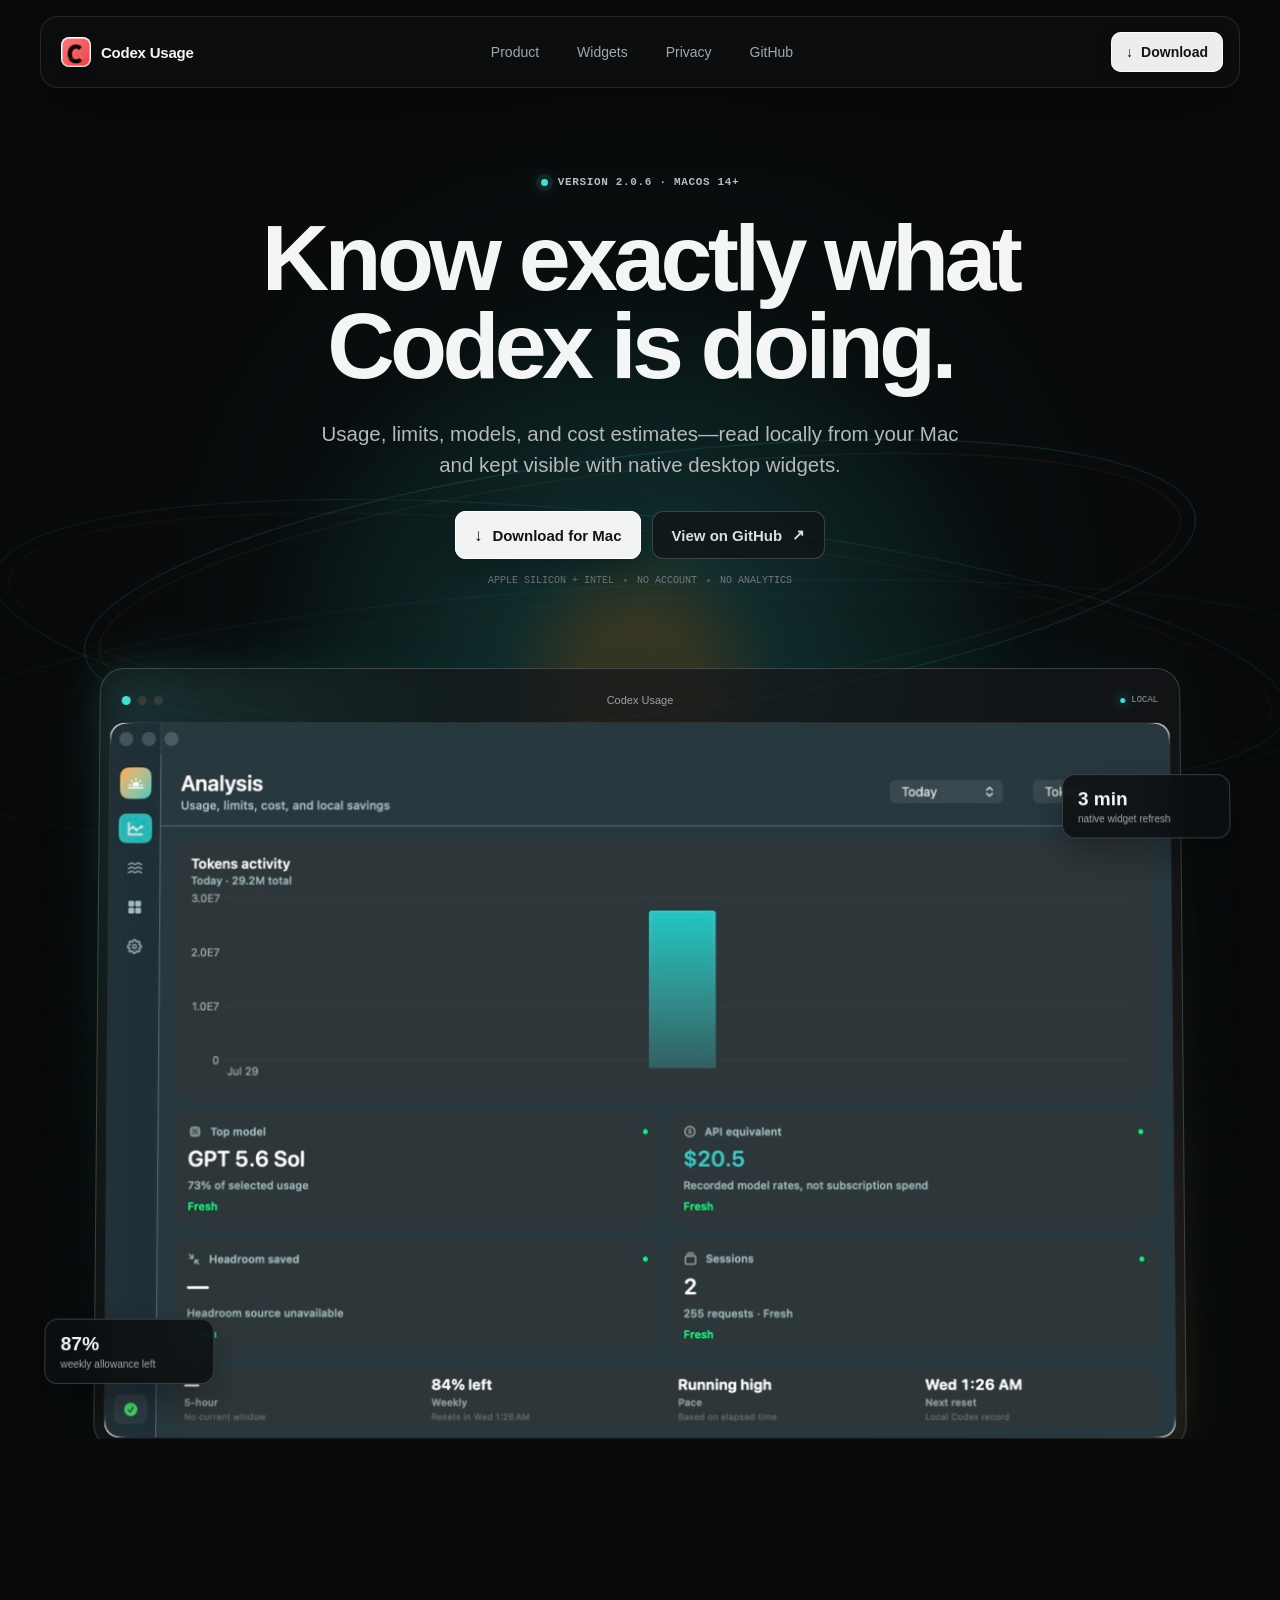
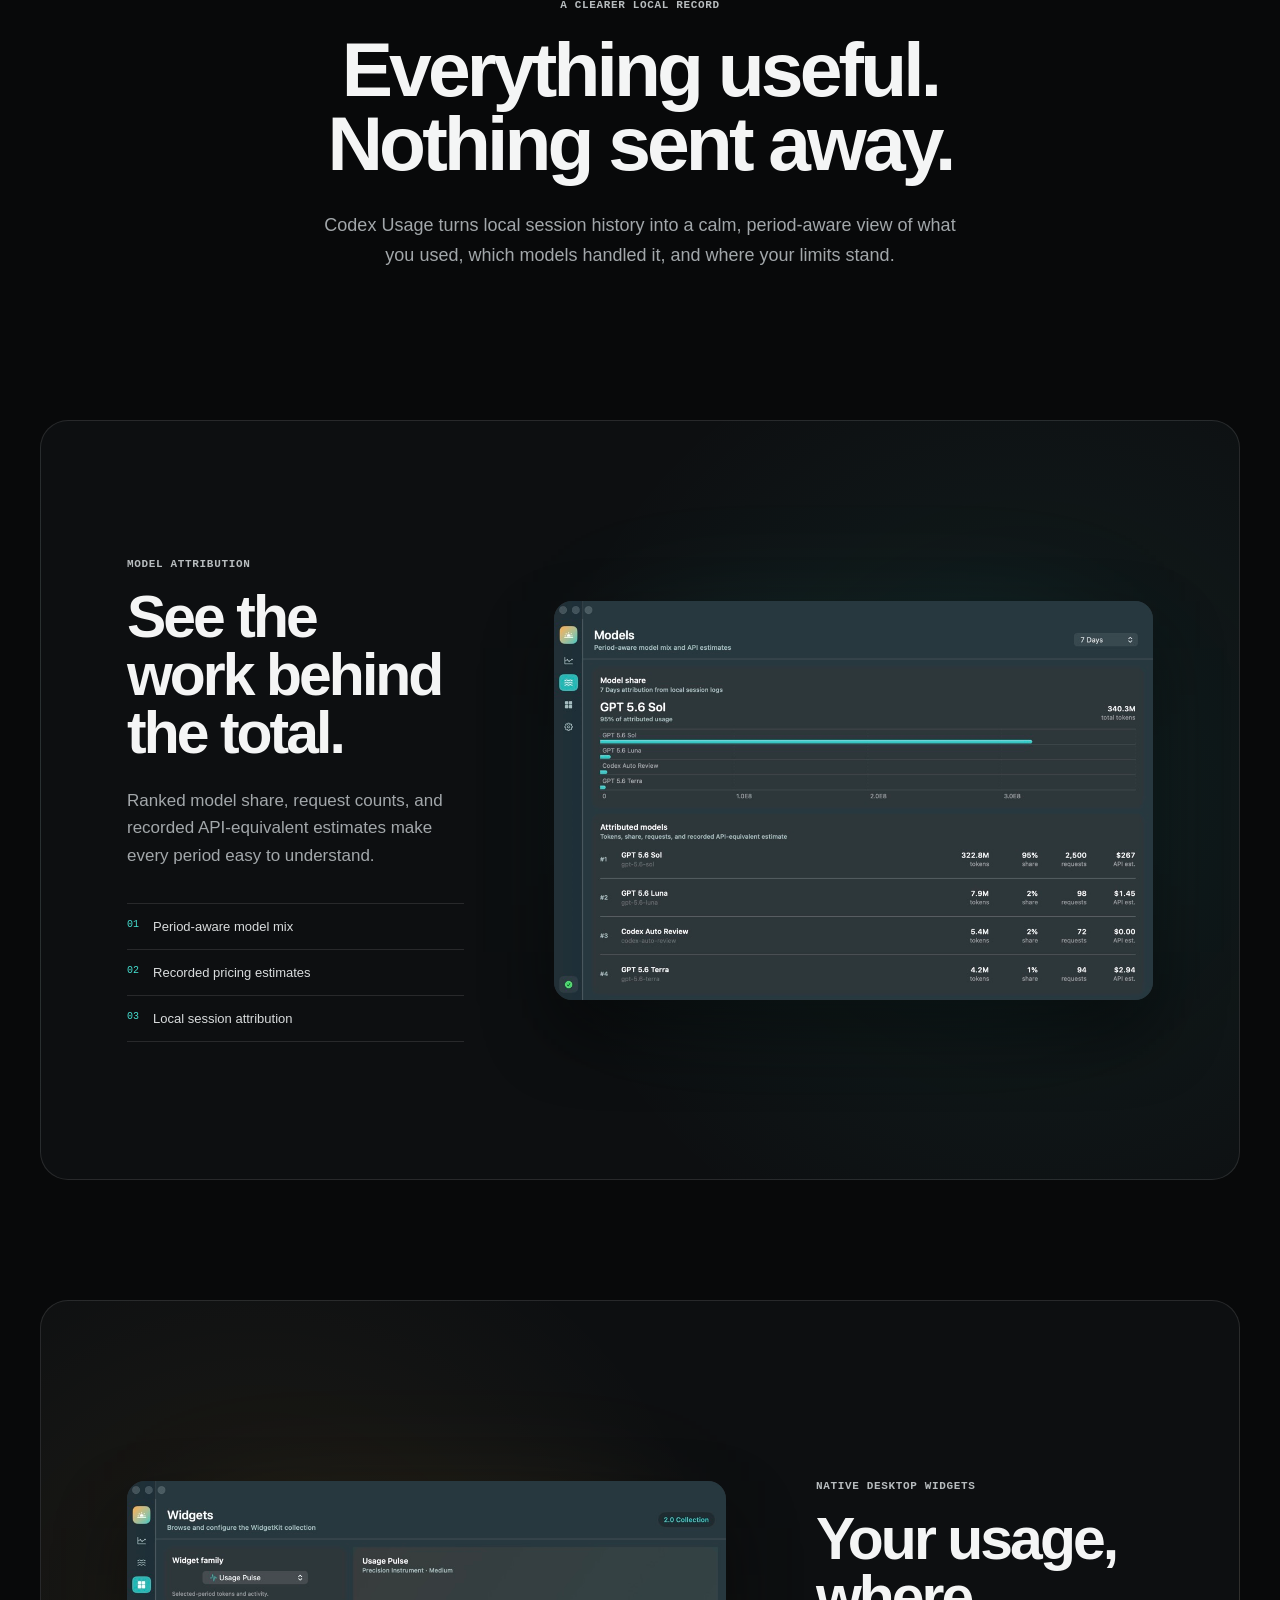
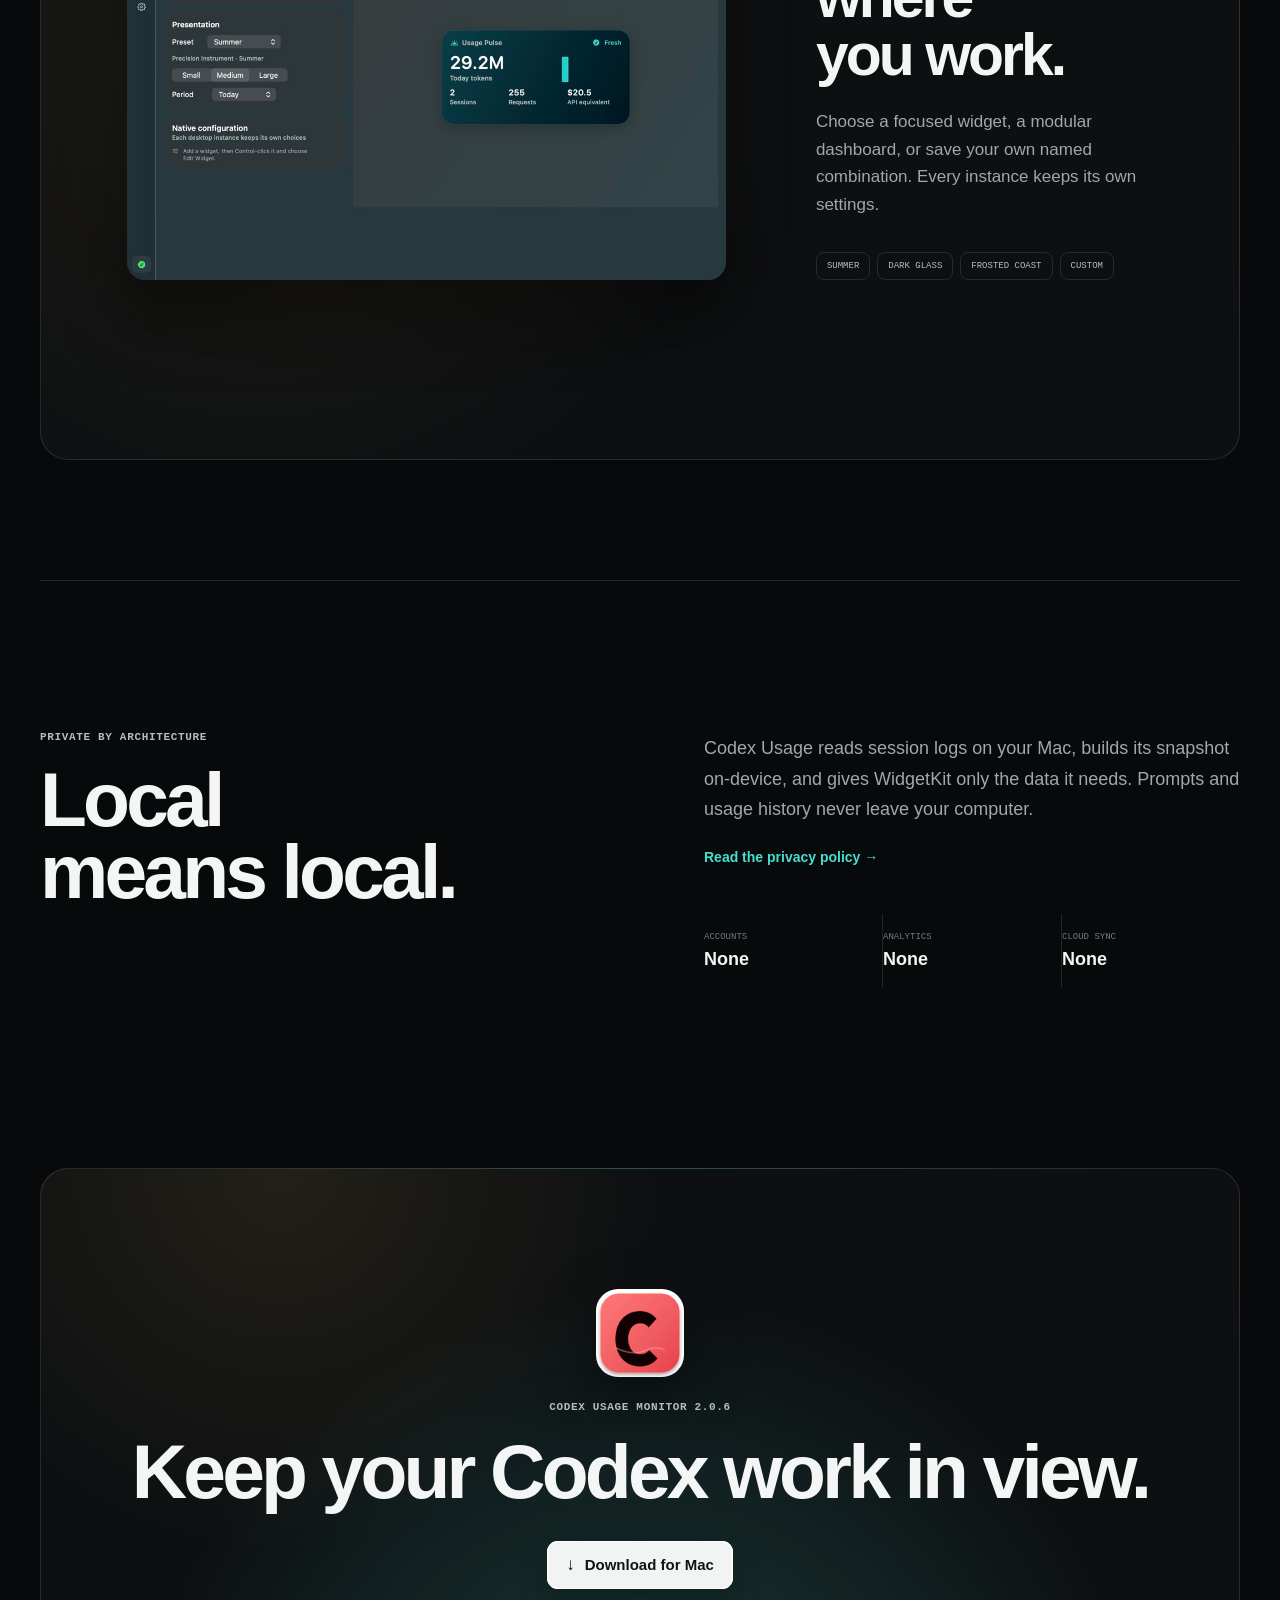
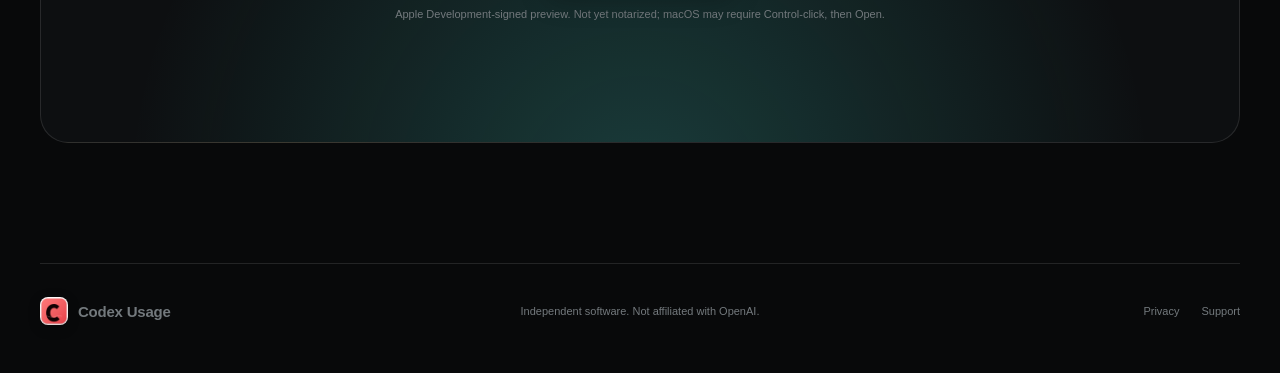
==== commit a7fb50a7: "Initial public release" ====
--- a/docs/index.html
+++ b/docs/index.html
@@ -46,7 +46,7 @@
       </div>
 
       <div class="hero-copy">
-        <p class="release-note"><span></span> Version 2.0.5 · macOS 14+</p>
+        <p class="release-note"><span></span> Version 2.0.6 · macOS 14+</p>
         <h1>Know exactly what<br>Codex is doing.</h1>
         <p class="hero-detail">Usage, limits, models, and cost estimates—read locally from your Mac and kept visible with native desktop widgets.</p>
         <div class="hero-actions">
@@ -129,7 +129,7 @@
 
     <section class="final-cta reveal">
       <img src="assets/app-icon.png" alt="" width="88" height="88">
-      <p class="section-kicker">Codex Usage Monitor 2.0.5</p>
+      <p class="section-kicker">Codex Usage Monitor 2.0.6</p>
       <h2>Keep your Codex work in view.</h2>
       <a class="primary-action download-glow" href="https://github.com/Italian-seasoning/CodexUsageMonitor/releases/latest/download/CodexUsageMonitor-macOS.dmg">
         <span class="button-icon" aria-hidden="true">↓</span>
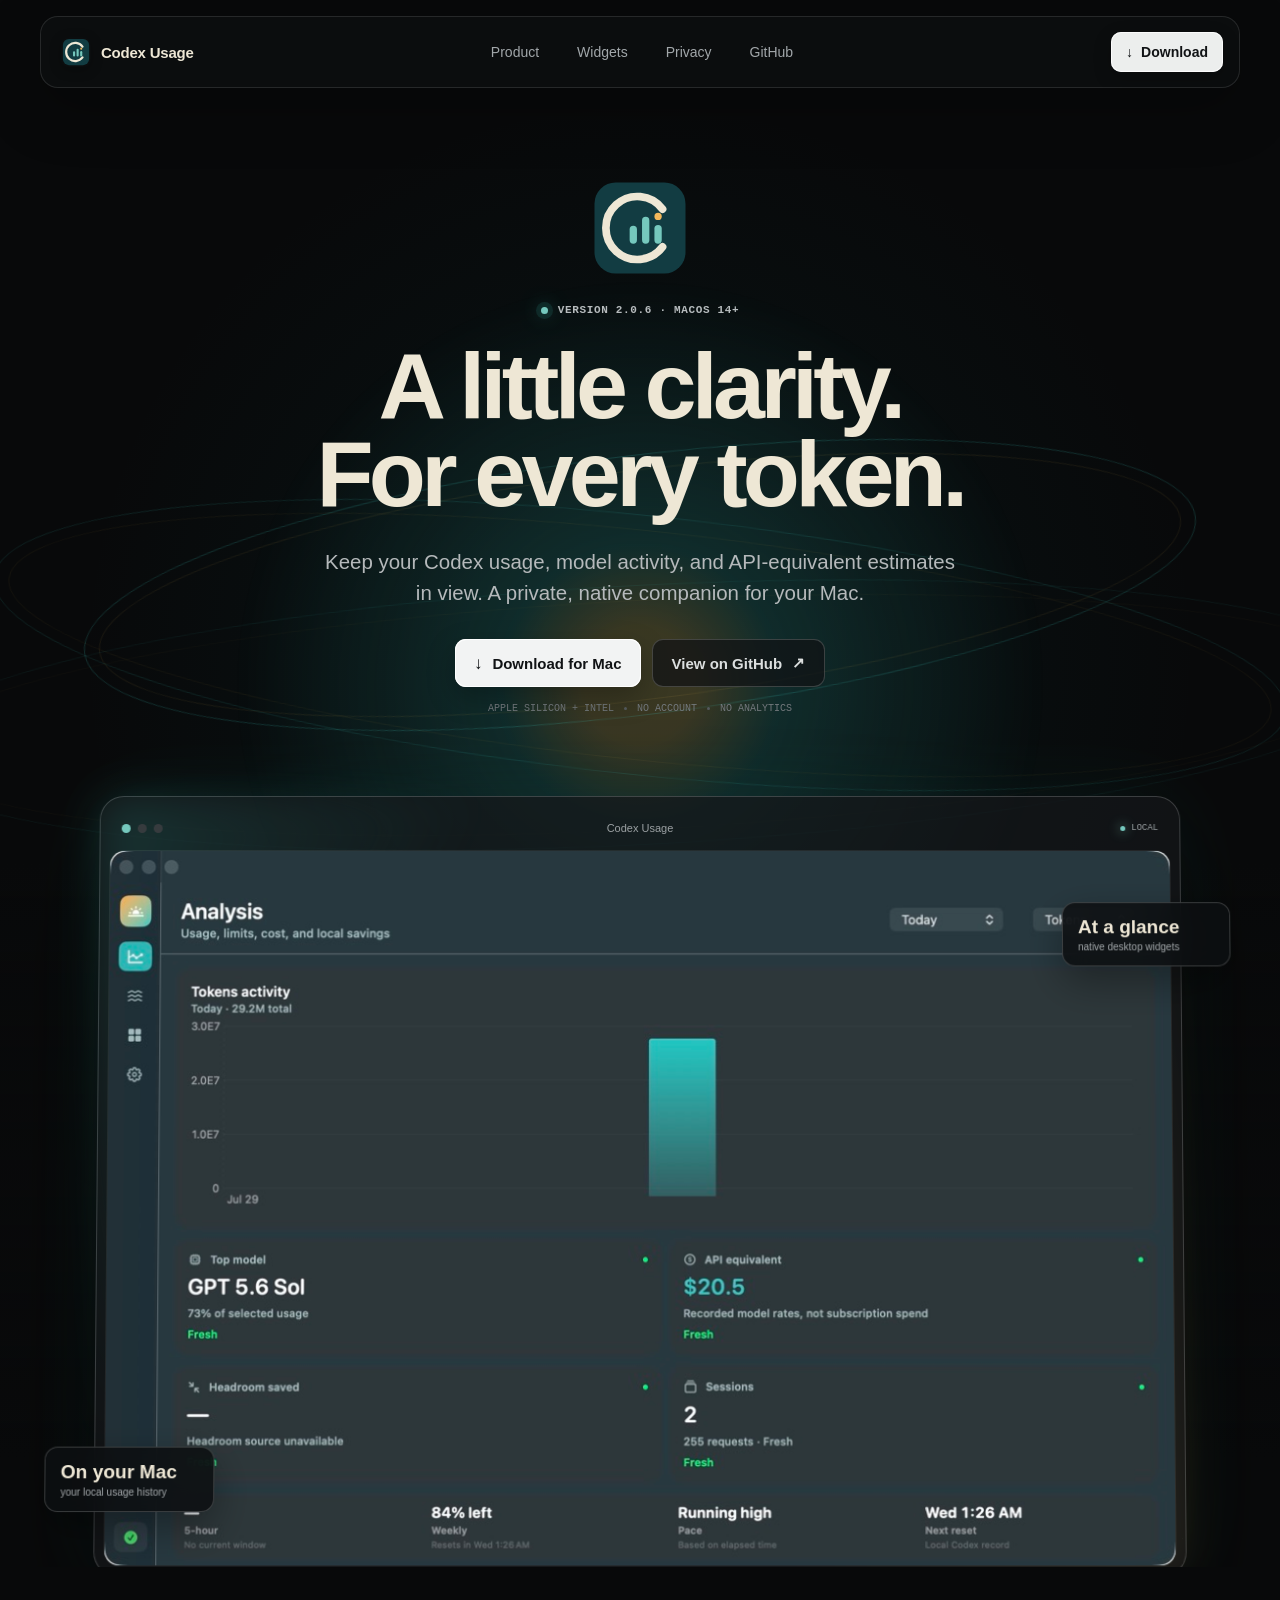
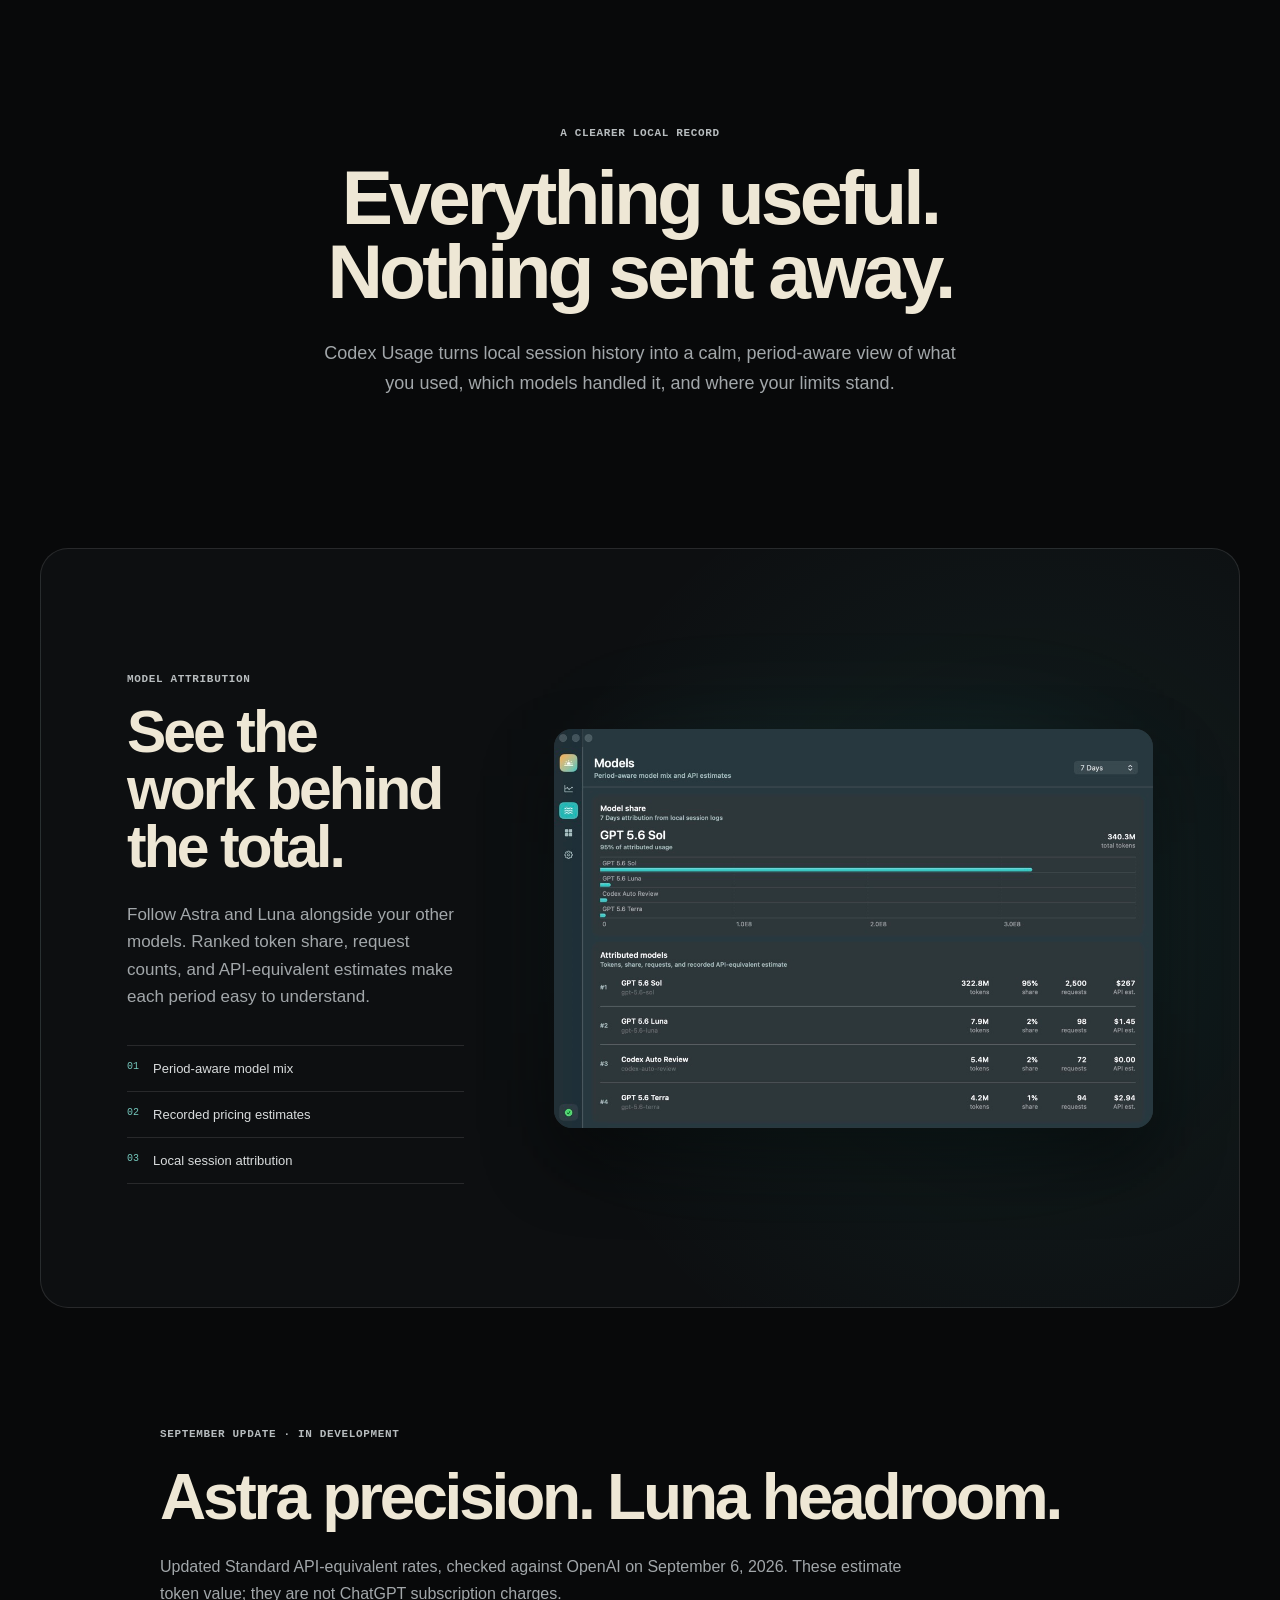
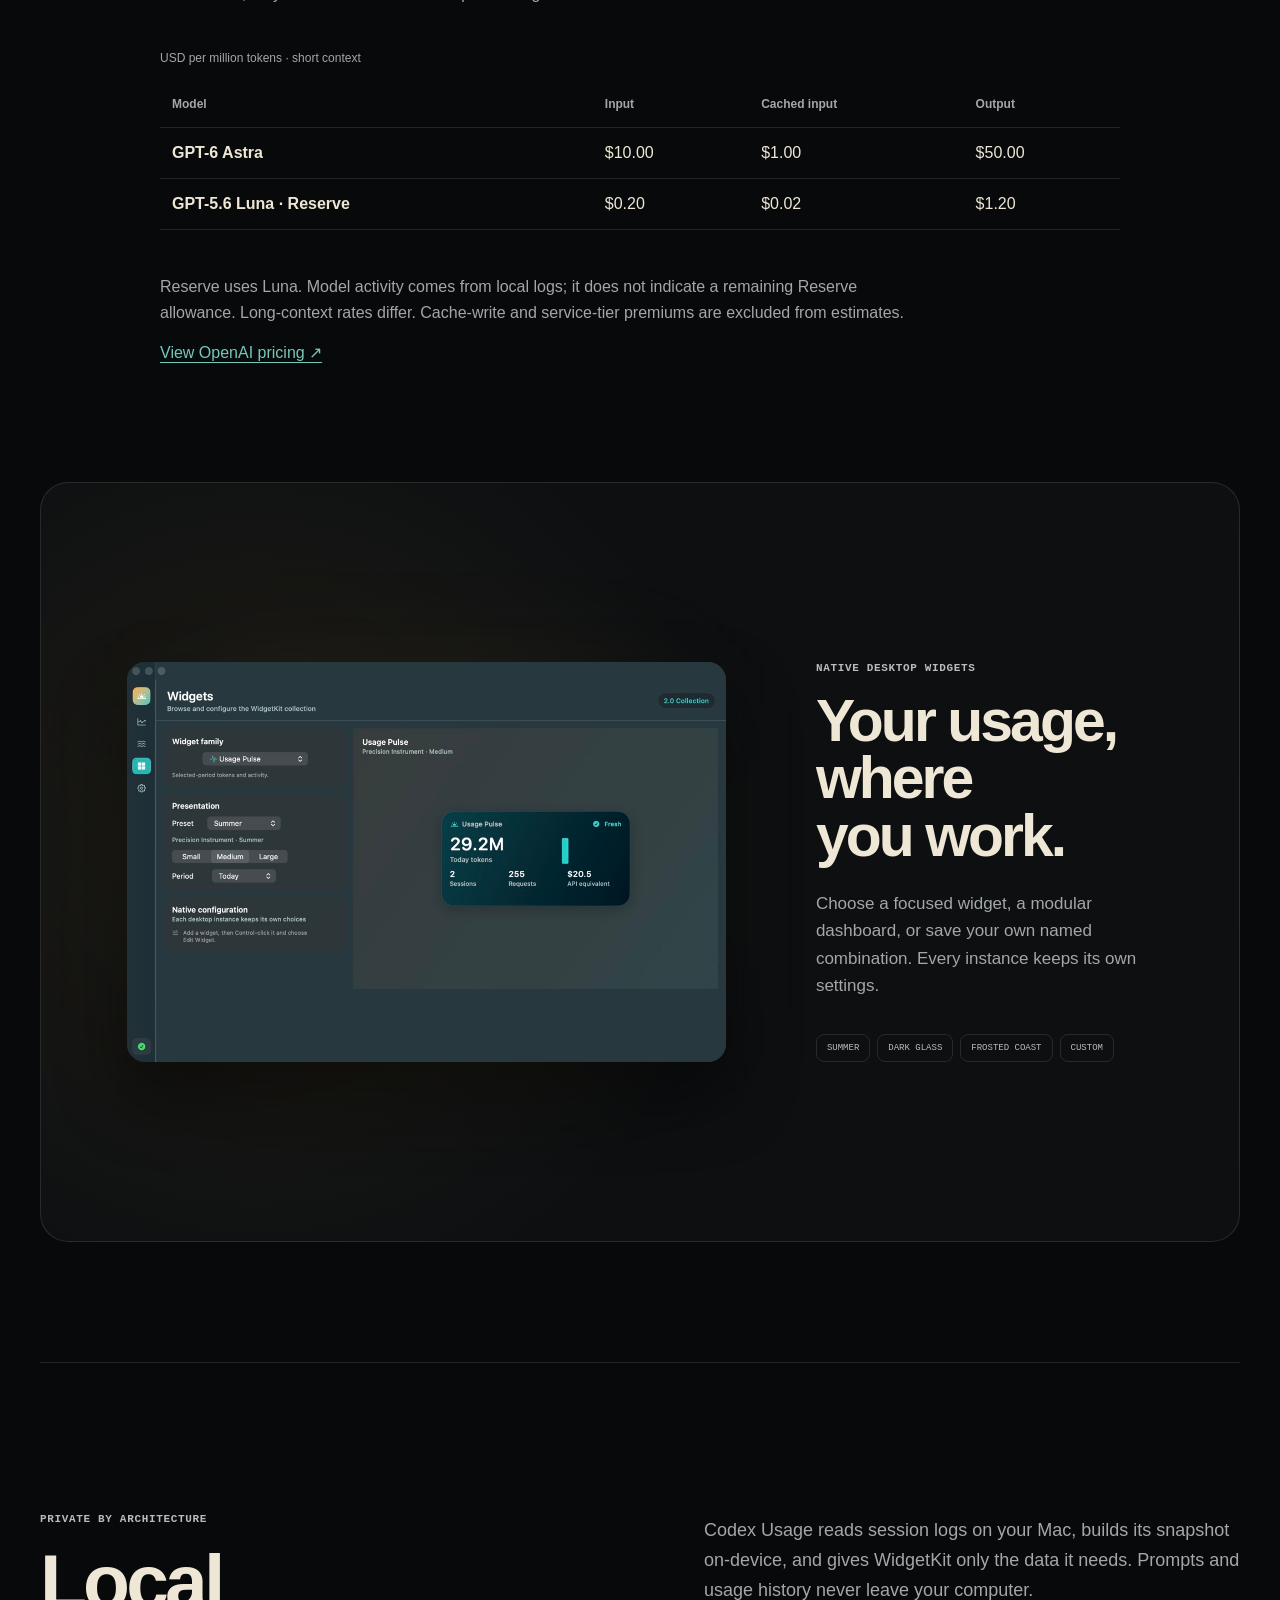
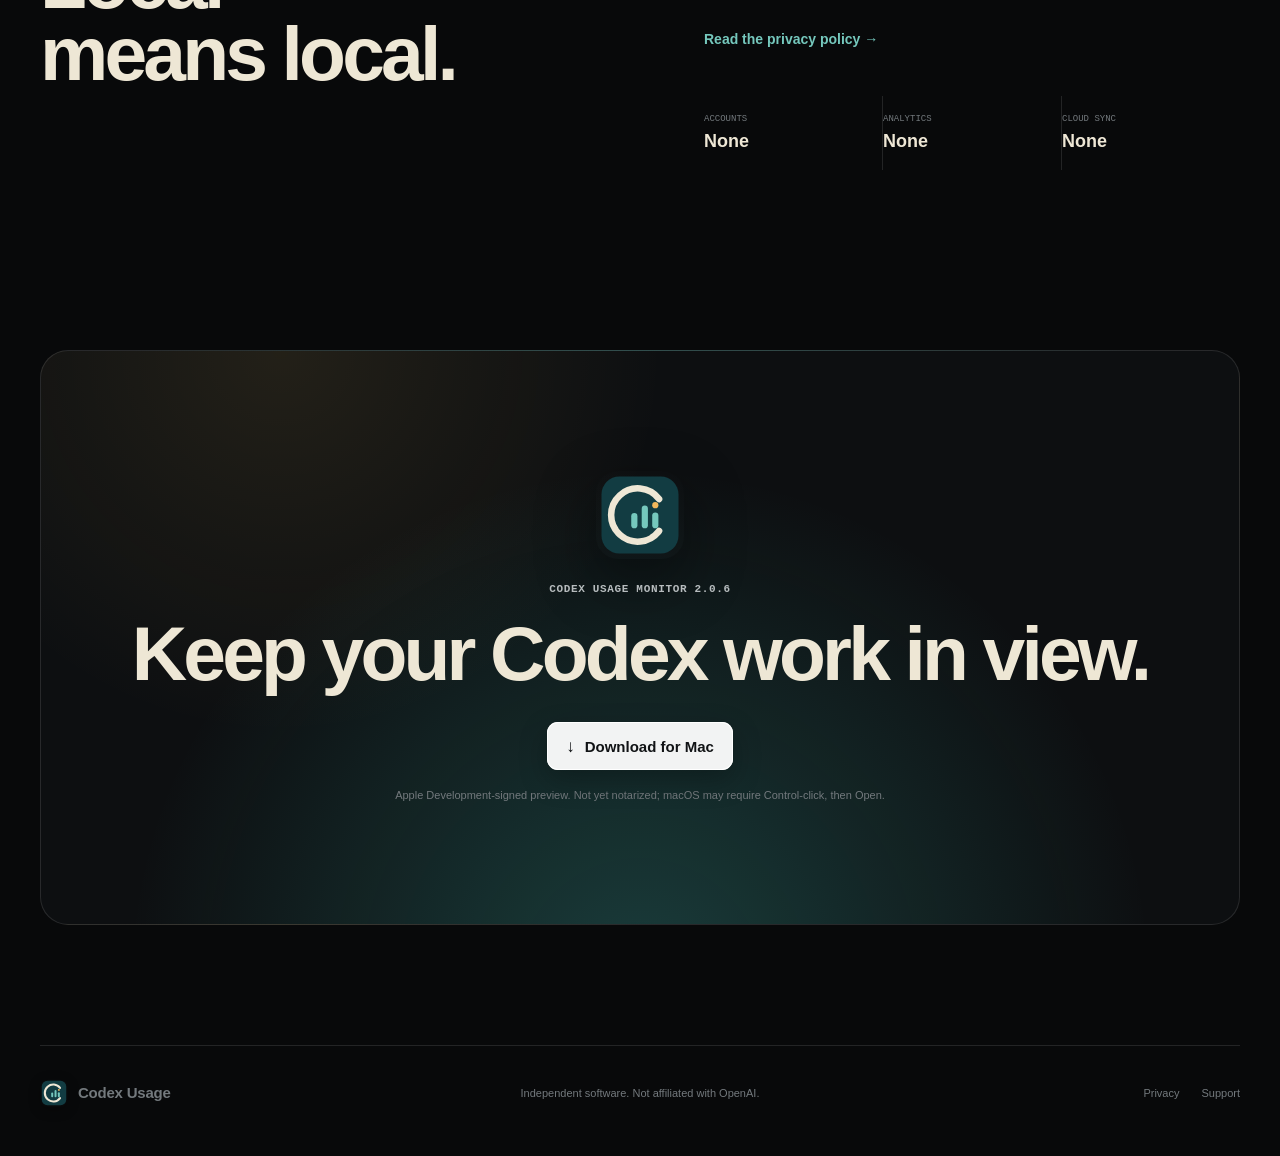
==== commit b2afa3f2: "feat: add daily chat usage review" ====
--- a/docs/index.html
+++ b/docs/index.html
@@ -11,7 +11,7 @@
   <meta property="og:image" content="https://italian-seasoning.github.io/CodexUsageMonitor/assets/site-preview.png">
   <meta name="twitter:card" content="summary_large_image">
   <title>Codex Usage Monitor</title>
-  <link rel="icon" href="favicon.svg" type="image/svg+xml">
+  <link rel="icon" href="assets/monitor-mark.svg" type="image/svg+xml">
   <link rel="stylesheet" href="styles.css">
   <script src="site.js" defer></script>
 </head>
@@ -21,7 +21,7 @@
   <header class="site-header">
     <div class="header-inner">
       <a class="brand" href="#top" aria-label="Codex Usage Monitor home">
-        <img src="assets/app-icon.png" alt="" width="30" height="30">
+        <img src="assets/monitor-mark.svg" alt="" width="30" height="30">
         <span>Codex Usage</span>
       </a>
       <nav aria-label="Main navigation">
@@ -46,9 +46,10 @@
       </div>
 
       <div class="hero-copy">
+        <img class="hero-mark" src="assets/monitor-mark.svg" alt="" width="104" height="104">
         <p class="release-note"><span></span> Version 2.0.6 · macOS 14+</p>
-        <h1>Know exactly what<br>Codex is doing.</h1>
-        <p class="hero-detail">Usage, limits, models, and cost estimates—read locally from your Mac and kept visible with native desktop widgets.</p>
+        <h1>A little clarity.<br> For every token.</h1>
+        <p class="hero-detail">Keep your Codex usage, model activity, and API-equivalent estimates in view. A private, native companion for your Mac.</p>
         <div class="hero-actions">
           <a class="primary-action download-glow" href="https://github.com/Italian-seasoning/CodexUsageMonitor/releases/latest/download/CodexUsageMonitor-macOS.dmg">
             <span class="button-icon" aria-hidden="true">↓</span>
@@ -68,8 +69,8 @@
           <span class="live-indicator"><i></i> Local</span>
         </div>
         <img src="assets/analysis.jpg" alt="Codex Usage Monitor Analysis screen showing token activity, model share, API estimate, sessions, and remaining limits.">
-        <div class="stage-note stage-note-left"><b>87%</b><span>weekly allowance left</span></div>
-        <div class="stage-note stage-note-right"><b>3 min</b><span>native widget refresh</span></div>
+        <div class="stage-note stage-note-left"><b>On your Mac</b><span>your local usage history</span></div>
+        <div class="stage-note stage-note-right"><b>At a glance</b><span>native desktop widgets</span></div>
       </div>
     </section>
 
@@ -83,7 +84,7 @@
       <div class="feature-copy">
         <p class="section-kicker">Model attribution</p>
         <h2>See the work behind the total.</h2>
-        <p>Ranked model share, request counts, and recorded API-equivalent estimates make every period easy to understand.</p>
+        <p>Follow Astra and Luna alongside your other models. Ranked token share, request counts, and API-equivalent estimates make each period easy to understand.</p>
         <ul class="feature-list">
           <li><span>01</span> Period-aware model mix</li>
           <li><span>02</span> Recorded pricing estimates</li>
@@ -94,6 +95,21 @@
         <div class="feature-glow" aria-hidden="true"></div>
         <img src="assets/models.jpg" alt="Models screen with ranked horizontal model share bars and attributed usage details." loading="lazy">
       </div>
+    </section>
+
+    <section class="pricing-update" aria-labelledby="pricing-heading">
+      <p class="section-kicker">September update · In development</p>
+      <h2 id="pricing-heading">Astra precision. Luna headroom.</h2>
+      <p>Updated Standard API-equivalent rates, checked against OpenAI on September 6, 2026. These estimate token value; they are not ChatGPT subscription charges.</p>
+      <div class="pricing-scroll">
+        <table>
+          <caption>USD per million tokens · short context</caption>
+          <thead><tr><th scope="col">Model</th><th scope="col">Input</th><th scope="col">Cached input</th><th scope="col">Output</th></tr></thead>
+          <tbody><tr><th scope="row">GPT-6 Astra</th><td>$10.00</td><td>$1.00</td><td>$50.00</td></tr><tr><th scope="row">GPT-5.6 Luna · Reserve</th><td>$0.20</td><td>$0.02</td><td>$1.20</td></tr></tbody>
+        </table>
+      </div>
+      <p>Reserve uses Luna. Model activity comes from local logs; it does not indicate a remaining Reserve allowance. Long-context rates differ. Cache-write and service-tier premiums are excluded from estimates.</p>
+      <a href="https://developers.openai.com/api/docs/pricing">View OpenAI pricing ↗</a>
     </section>
 
     <section class="feature feature-widgets reveal" id="widgets">
@@ -128,7 +144,7 @@
     </section>
 
     <section class="final-cta reveal">
-      <img src="assets/app-icon.png" alt="" width="88" height="88">
+      <img src="assets/monitor-mark.svg" alt="" width="88" height="88">
       <p class="section-kicker">Codex Usage Monitor 2.0.6</p>
       <h2>Keep your Codex work in view.</h2>
       <a class="primary-action download-glow" href="https://github.com/Italian-seasoning/CodexUsageMonitor/releases/latest/download/CodexUsageMonitor-macOS.dmg">
@@ -140,7 +156,7 @@
   </main>
 
   <footer>
-    <a class="brand" href="#top"><img src="assets/app-icon.png" alt="" width="28" height="28"><span>Codex Usage</span></a>
+    <a class="brand" href="#top"><img src="assets/monitor-mark.svg" alt="" width="28" height="28"><span>Codex Usage</span></a>
     <p>Independent software. Not affiliated with OpenAI.</p>
     <div><a href="privacy.html">Privacy</a><a href="https://github.com/Italian-seasoning/CodexUsageMonitor/issues">Support</a></div>
   </footer>
--- a/docs/styles.css
+++ b/docs/styles.css
@@ -3,14 +3,14 @@
   --bg: #08090a;
   --surface: #0d0f11;
   --surface-raised: #121518;
-  --ink: #f4f5f5;
+  --ink: #eee7d5;
   --muted: #a2a7aa;
   --quiet: #73797d;
   --line: rgba(255, 255, 255, .11);
   --line-bright: rgba(255, 255, 255, .18);
-  --sea: #45dfd0;
+  --sea: #75c8bd;
   --deep-sea: #0b7175;
-  --sun: #ffc95b;
+  --sun: #f2b85b;
   --max: 1200px;
   --display: "SF Pro Display", "Helvetica Neue", Arial, sans-serif;
   --body: "SF Pro Text", "Helvetica Neue", Arial, sans-serif;
@@ -152,6 +152,17 @@
   margin: 0 auto;
   text-align: center;
 }
+.hero-mark { margin: 0 auto 24px; }
+.pricing-update { width: min(calc(100% - 48px), 960px); margin: 0 auto 120px; }
+.pricing-update h2 { margin: 20px 0; font-size: clamp(2.2rem, 5vw, 4rem); }
+.pricing-update p:not(.section-kicker) { color: var(--muted); line-height: 1.65; max-width: 760px; }
+.pricing-update a { color: var(--sea); text-decoration: underline; text-underline-offset: 4px; }
+.pricing-scroll { overflow-x: auto; }
+.pricing-update table { width: 100%; border-collapse: collapse; margin: 28px 0; text-align: left; }
+.pricing-update caption { text-align: left; color: var(--muted); font-size: 12px; padding-bottom: 16px; }
+.pricing-update th, .pricing-update td { padding: 16px 12px; border-bottom: 1px solid var(--line); }
+.pricing-update td { font-variant-numeric: tabular-nums; }
+.pricing-update thead { color: var(--muted); font-size: 12px; }
 .release-note, .section-kicker {
   margin: 0;
   color: #b7bcbe;
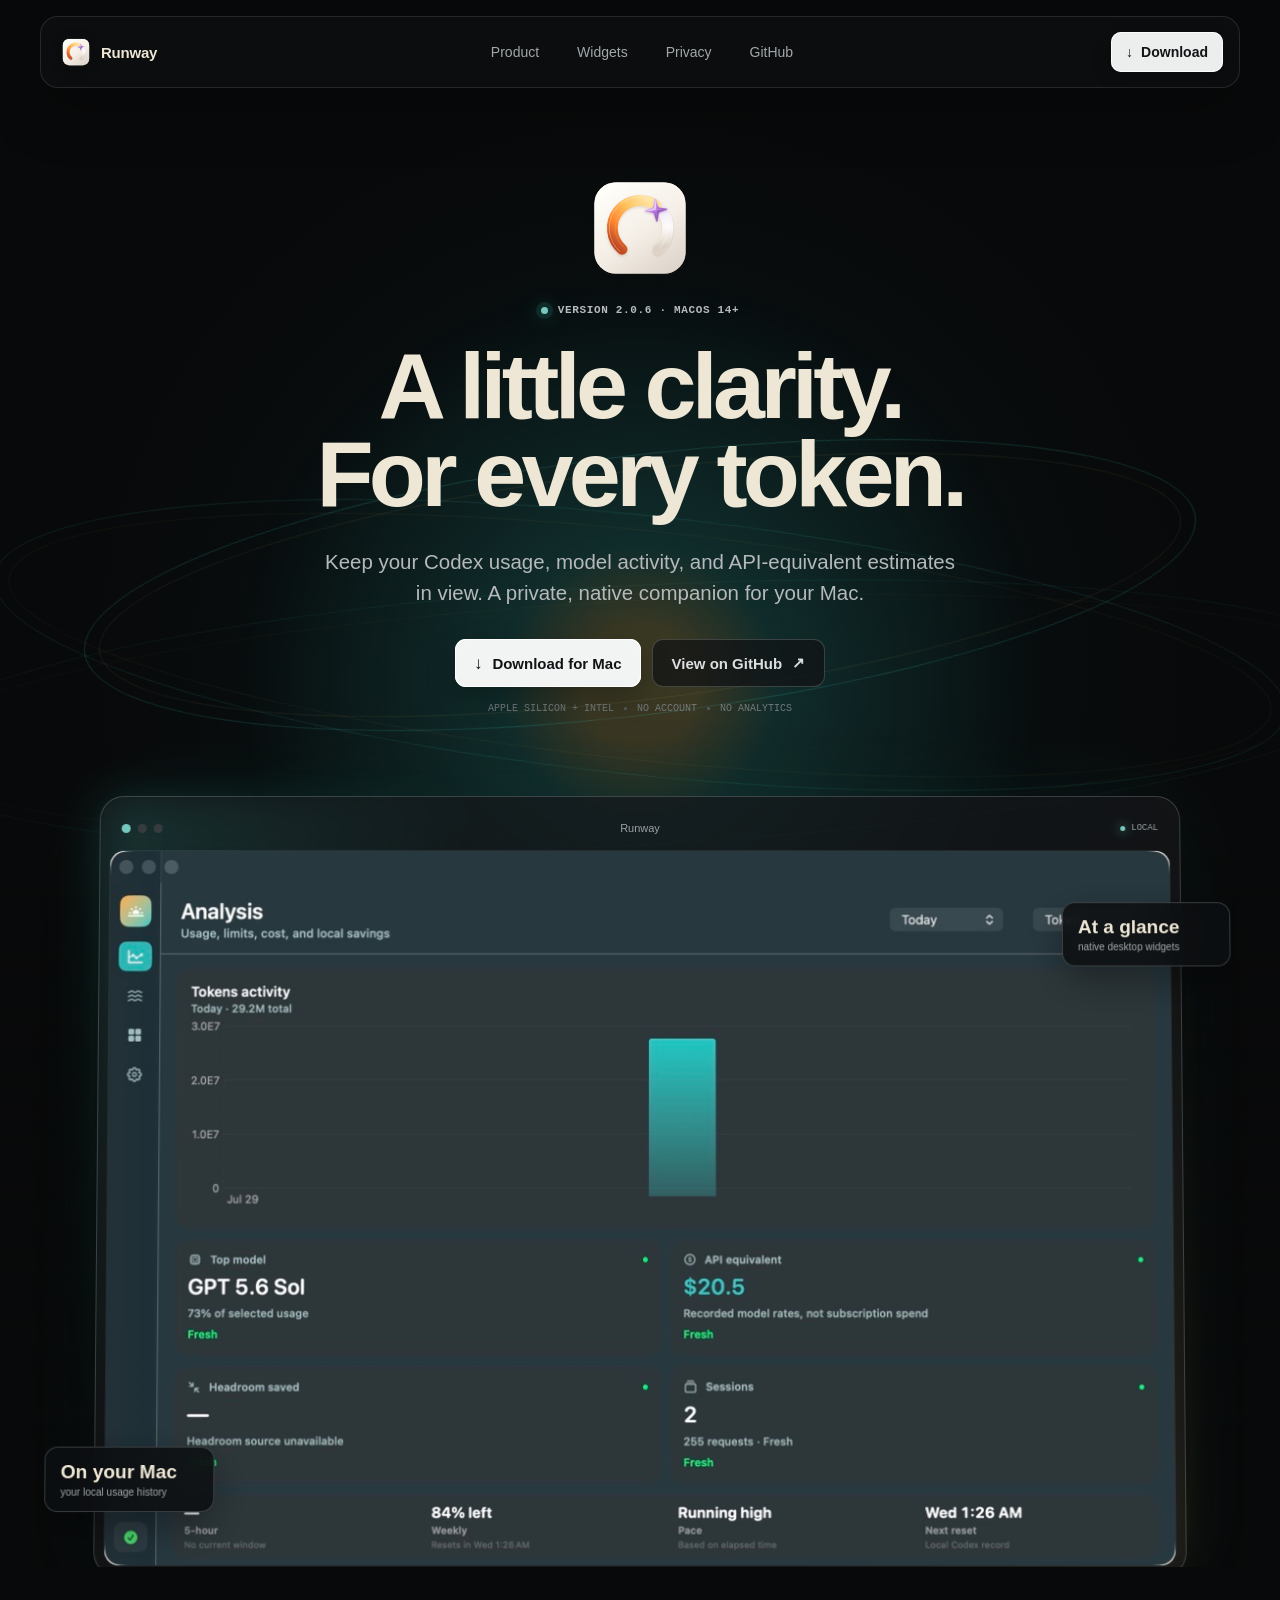
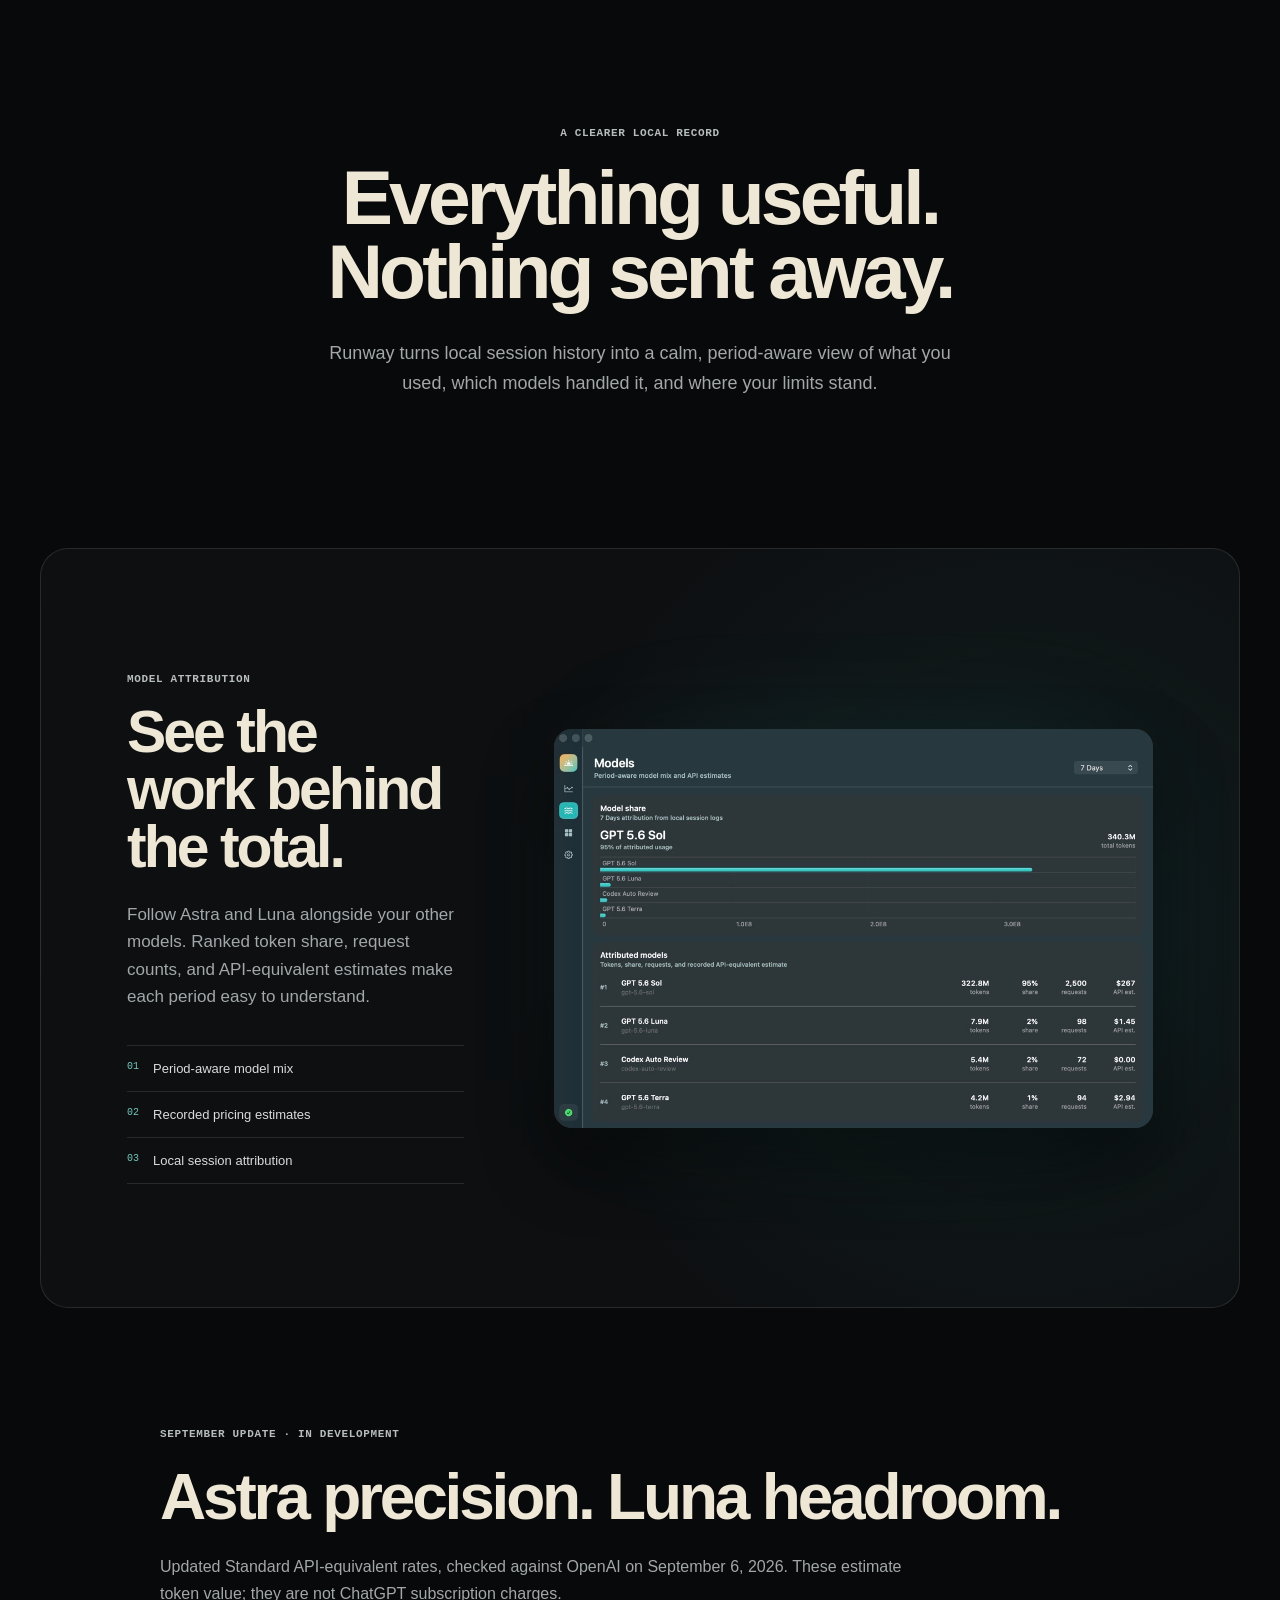
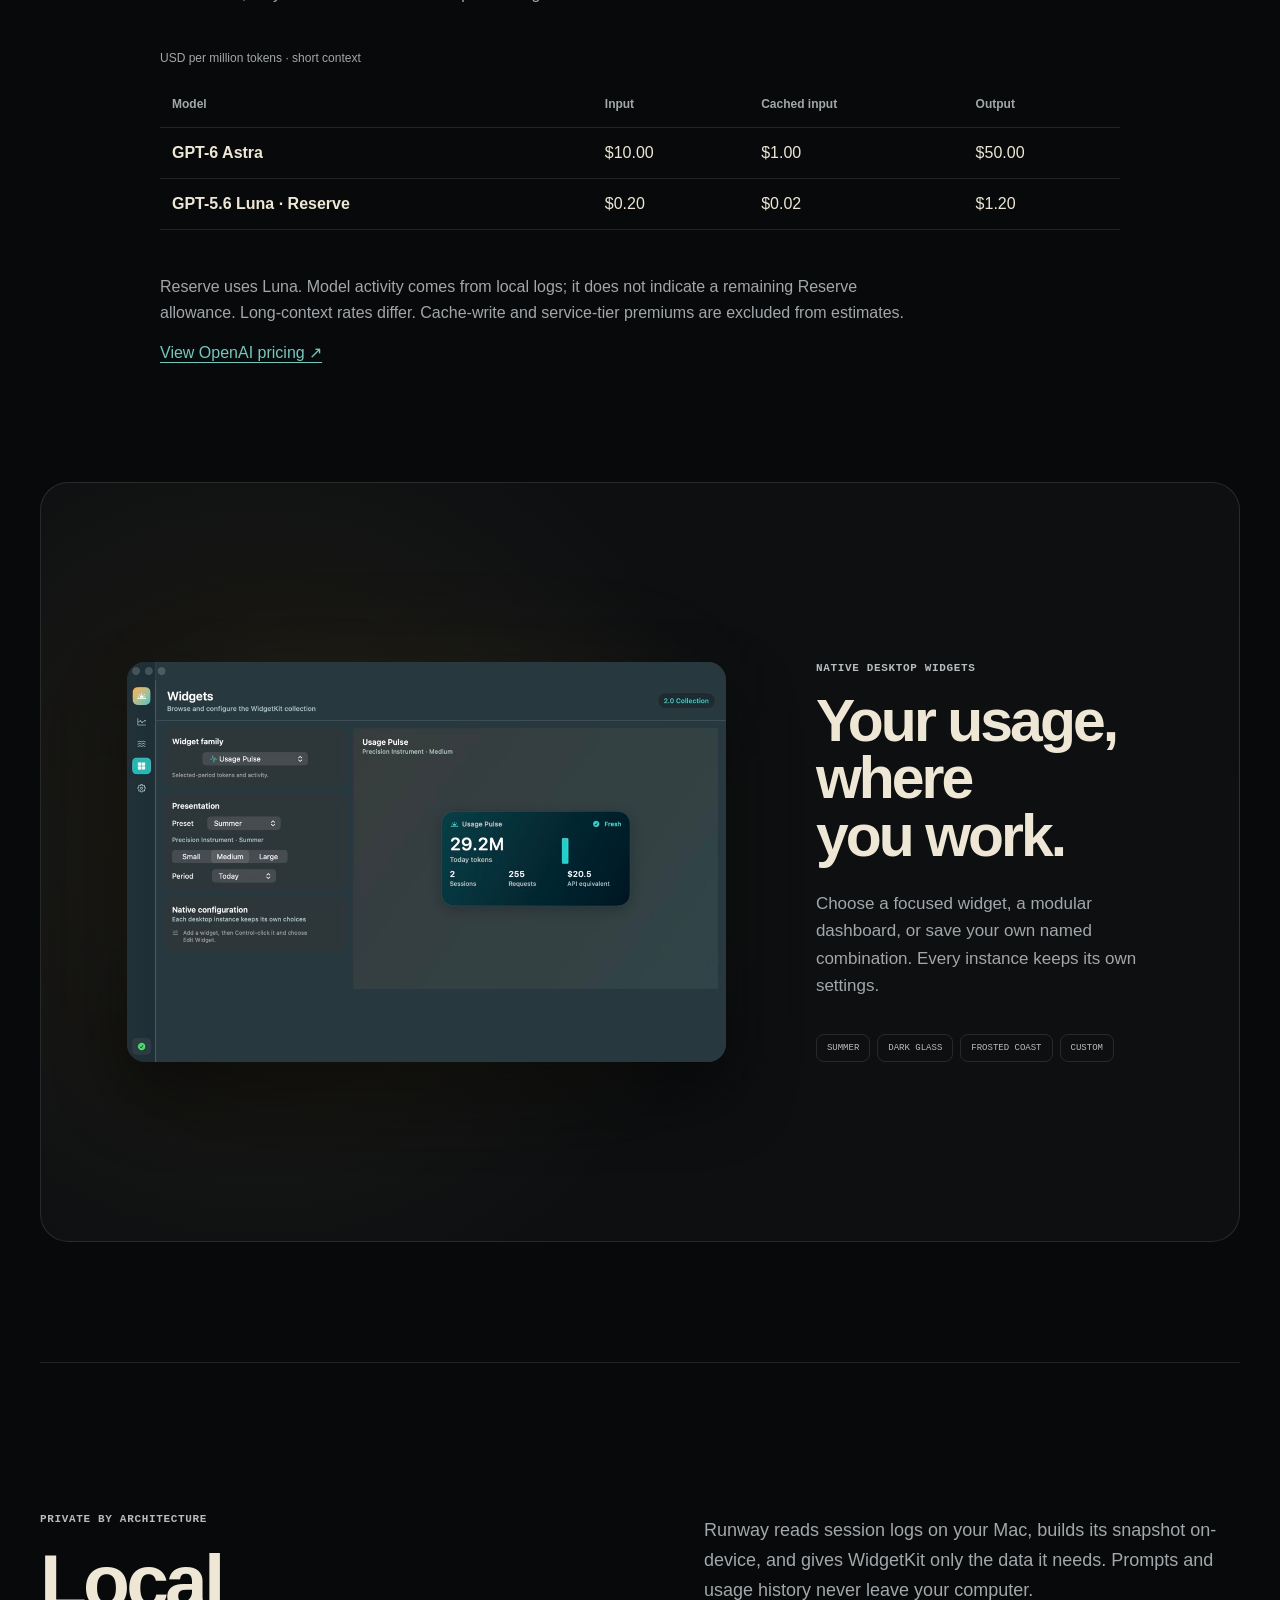
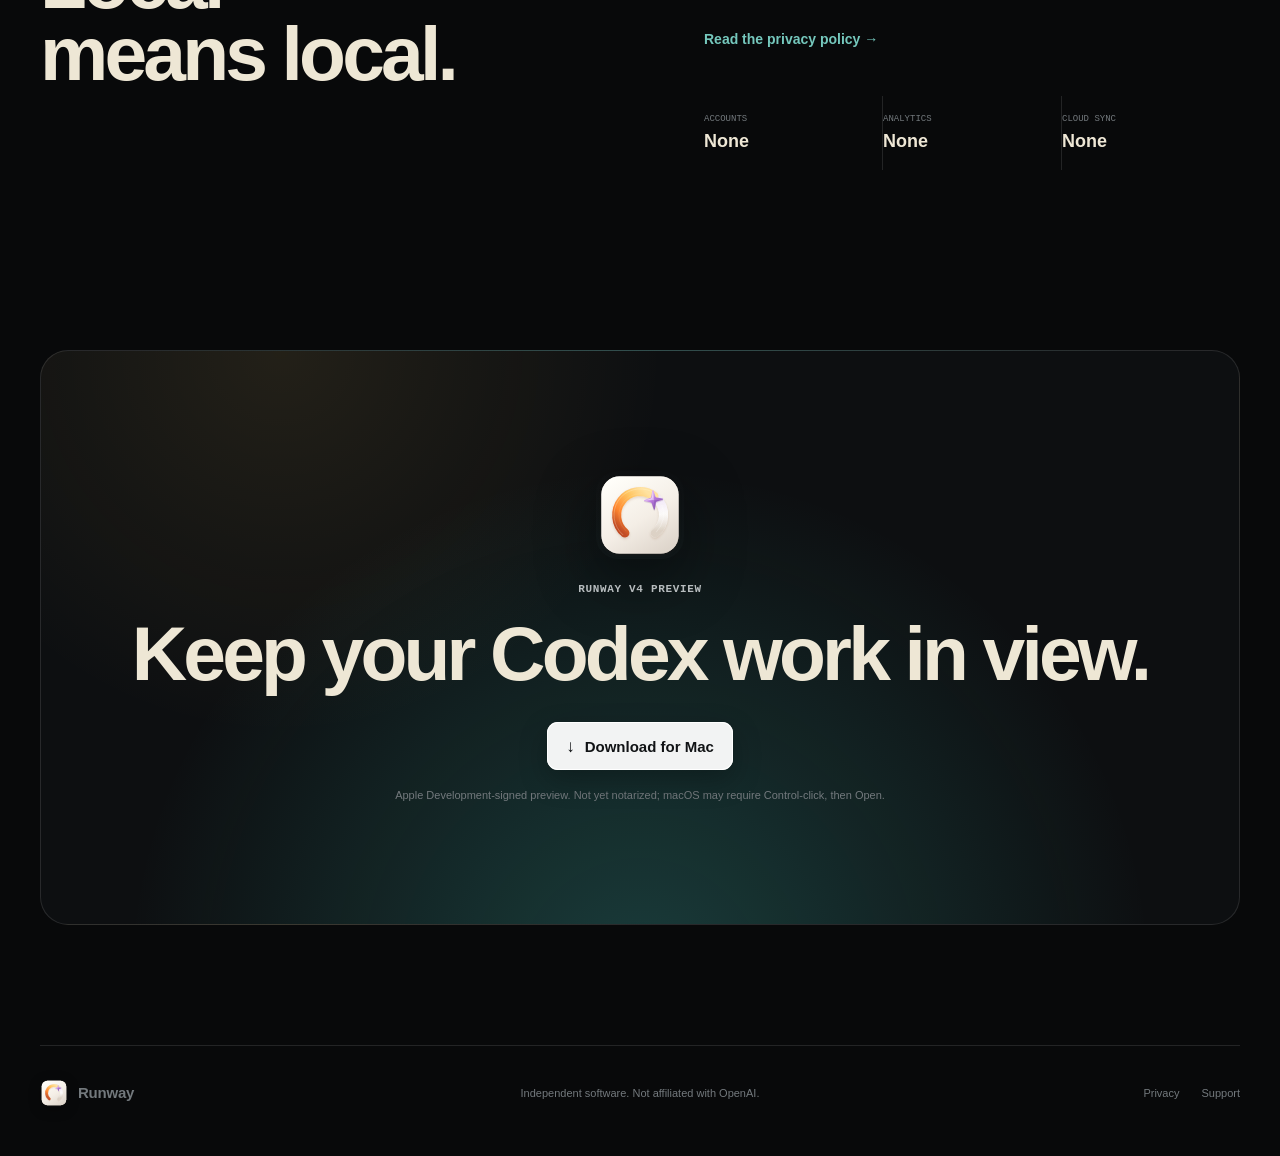
==== commit 4ae2d815: "Complete Runway rebrand and improve background refresh" ====
--- a/docs/index.html
+++ b/docs/index.html
@@ -5,12 +5,12 @@
   <meta name="viewport" content="width=device-width, initial-scale=1">
   <meta name="theme-color" content="#08090a">
   <meta name="description" content="A private macOS app for local Codex usage, limits, model-aware cost estimates, and desktop widgets.">
-  <meta property="og:title" content="Codex Usage Monitor">
+  <meta property="og:title" content="Runway">
   <meta property="og:description" content="Know exactly what Codex is doing.">
   <meta property="og:type" content="website">
-  <meta property="og:image" content="https://italian-seasoning.github.io/CodexUsageMonitor/assets/site-preview.png">
-  <meta name="twitter:card" content="summary_large_image">
-  <title>Codex Usage Monitor</title>
+  <meta property="og:image" content="https://italian-seasoning.github.io/CodexUsageMonitor/assets/app-icon.png">
+  <meta name="twitter:card" content="summary">
+  <title>Runway</title>
   <link rel="icon" href="assets/monitor-mark.svg" type="image/svg+xml">
   <link rel="stylesheet" href="styles.css">
   <script src="site.js" defer></script>
@@ -20,9 +20,9 @@
 
   <header class="site-header">
     <div class="header-inner">
-      <a class="brand" href="#top" aria-label="Codex Usage Monitor home">
+      <a class="brand" href="#top" aria-label="Runway home">
         <img src="assets/monitor-mark.svg" alt="" width="30" height="30">
-        <span>Codex Usage</span>
+        <span>Runway</span>
       </a>
       <nav aria-label="Main navigation">
         <a href="#product">Product</a>
@@ -65,10 +65,10 @@
       <div class="hero-product">
         <div class="product-chrome">
           <span class="traffic-lights" aria-hidden="true"><i></i><i></i><i></i></span>
-          <span>Codex Usage</span>
+          <span>Runway</span>
           <span class="live-indicator"><i></i> Local</span>
         </div>
-        <img src="assets/analysis.jpg" alt="Codex Usage Monitor Analysis screen showing token activity, model share, API estimate, sessions, and remaining limits.">
+        <img src="assets/analysis.jpg" alt="Runway Analysis screen showing token activity, model share, API estimate, sessions, and remaining limits.">
         <div class="stage-note stage-note-left"><b>On your Mac</b><span>your local usage history</span></div>
         <div class="stage-note stage-note-right"><b>At a glance</b><span>native desktop widgets</span></div>
       </div>
@@ -77,7 +77,7 @@
     <section class="intro reveal" id="product">
       <p class="section-kicker">A clearer local record</p>
       <h2>Everything useful.<br>Nothing sent away.</h2>
-      <p>Codex Usage turns local session history into a calm, period-aware view of what you used, which models handled it, and where your limits stand.</p>
+      <p>Runway turns local session history into a calm, period-aware view of what you used, which models handled it, and where your limits stand.</p>
     </section>
 
     <section class="feature feature-models reveal">
@@ -133,7 +133,7 @@
         <h2>Local means local.</h2>
       </div>
       <div class="privacy-copy">
-        <p>Codex Usage reads session logs on your Mac, builds its snapshot on-device, and gives WidgetKit only the data it needs. Prompts and usage history never leave your computer.</p>
+        <p>Runway reads session logs on your Mac, builds its snapshot on-device, and gives WidgetKit only the data it needs. Prompts and usage history never leave your computer.</p>
         <a href="privacy.html">Read the privacy policy <span aria-hidden="true">→</span></a>
         <dl>
           <div><dt>Accounts</dt><dd>None</dd></div>
@@ -145,7 +145,7 @@
 
     <section class="final-cta reveal">
       <img src="assets/monitor-mark.svg" alt="" width="88" height="88">
-      <p class="section-kicker">Codex Usage Monitor 2.0.6</p>
+      <p class="section-kicker">Runway v4 preview</p>
       <h2>Keep your Codex work in view.</h2>
       <a class="primary-action download-glow" href="https://github.com/Italian-seasoning/CodexUsageMonitor/releases/latest/download/CodexUsageMonitor-macOS.dmg">
         <span class="button-icon" aria-hidden="true">↓</span>
@@ -156,7 +156,7 @@
   </main>
 
   <footer>
-    <a class="brand" href="#top"><img src="assets/monitor-mark.svg" alt="" width="28" height="28"><span>Codex Usage</span></a>
+    <a class="brand" href="#top"><img src="assets/monitor-mark.svg" alt="" width="28" height="28"><span>Runway</span></a>
     <p>Independent software. Not affiliated with OpenAI.</p>
     <div><a href="privacy.html">Privacy</a><a href="https://github.com/Italian-seasoning/CodexUsageMonitor/issues">Support</a></div>
   </footer>
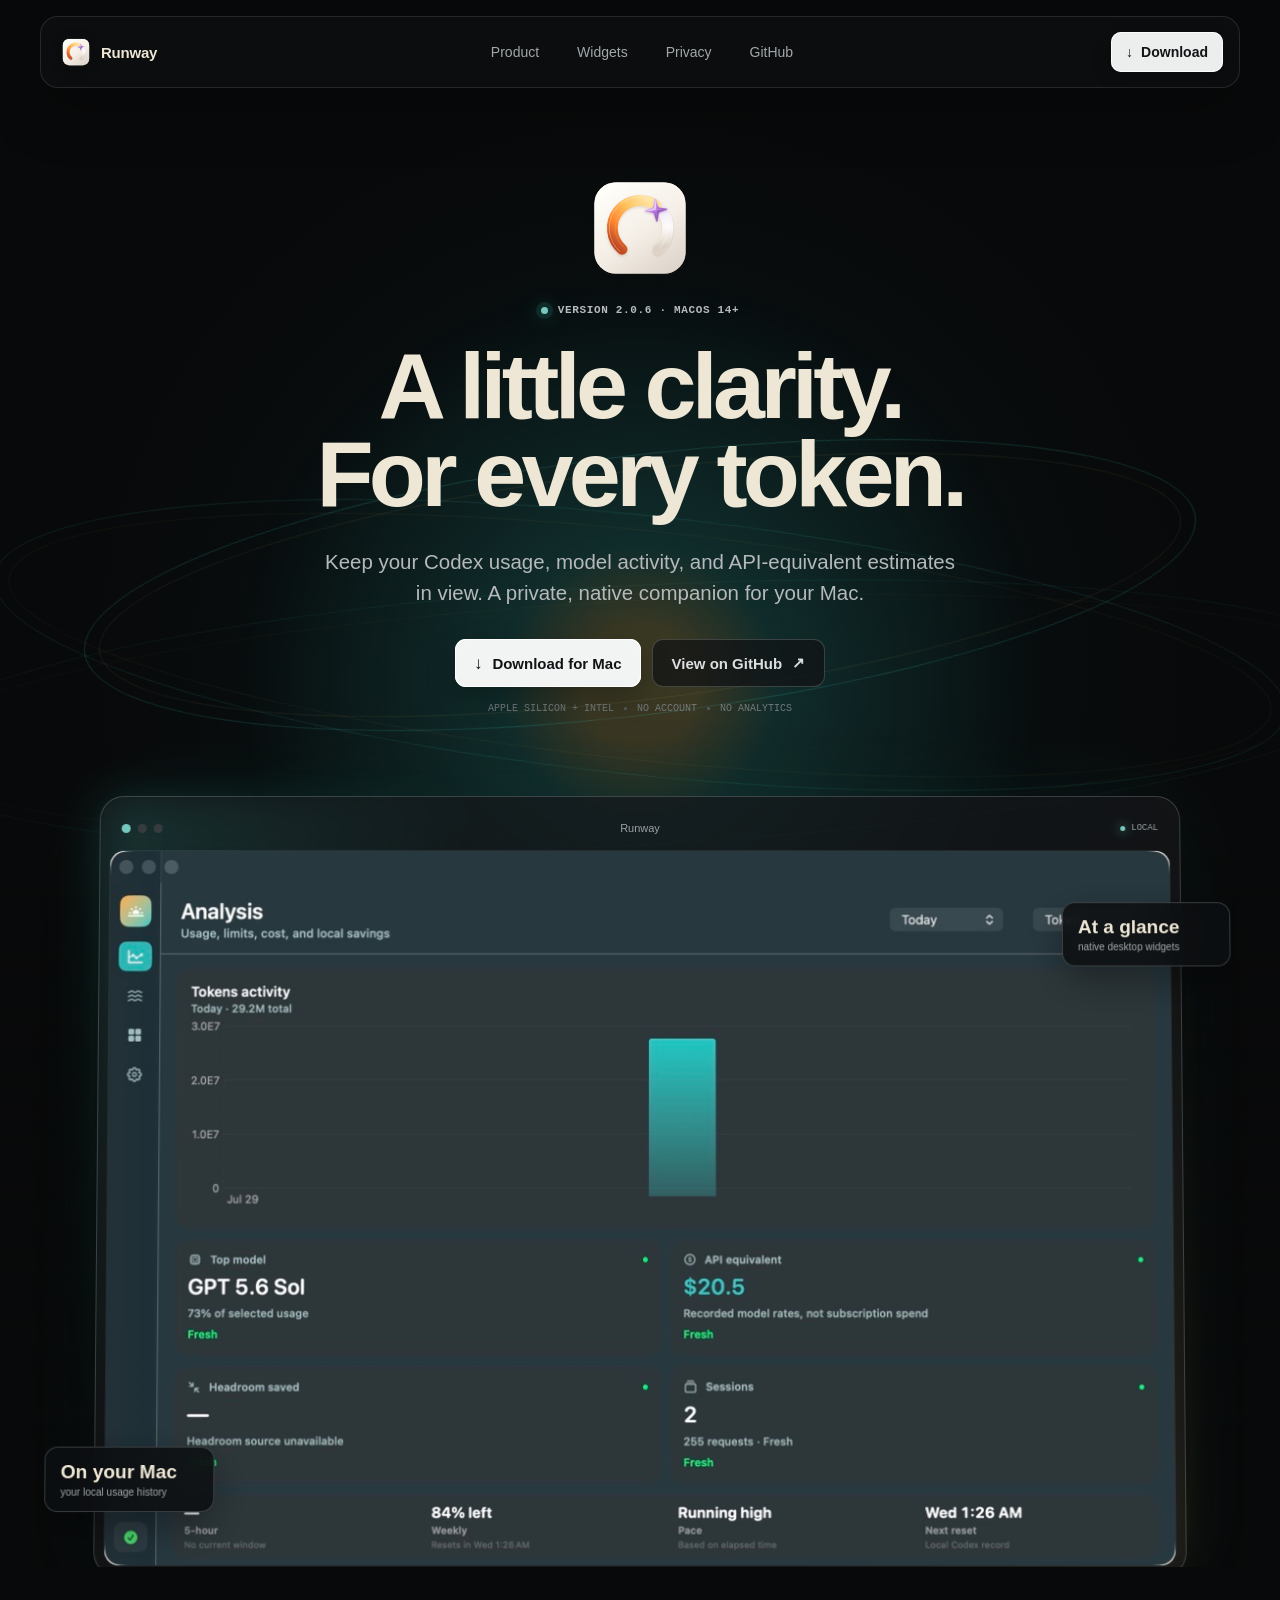
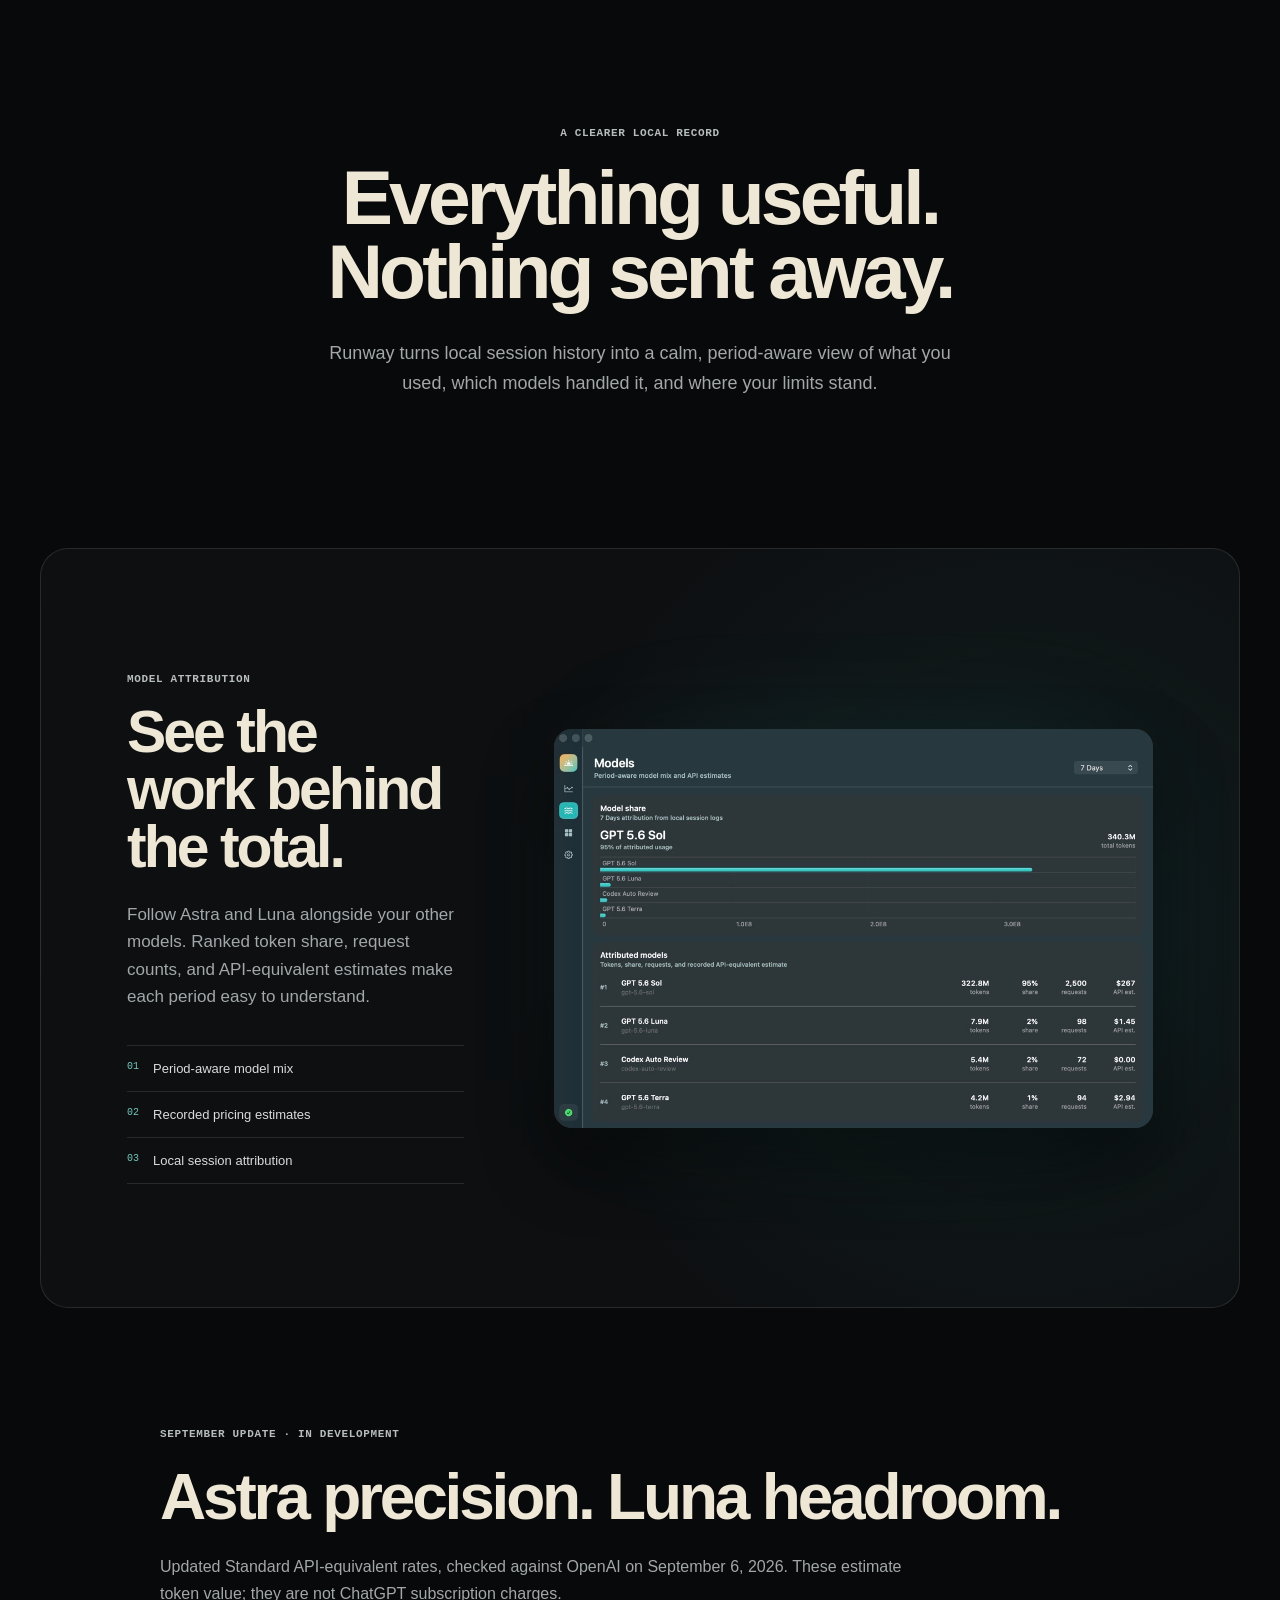
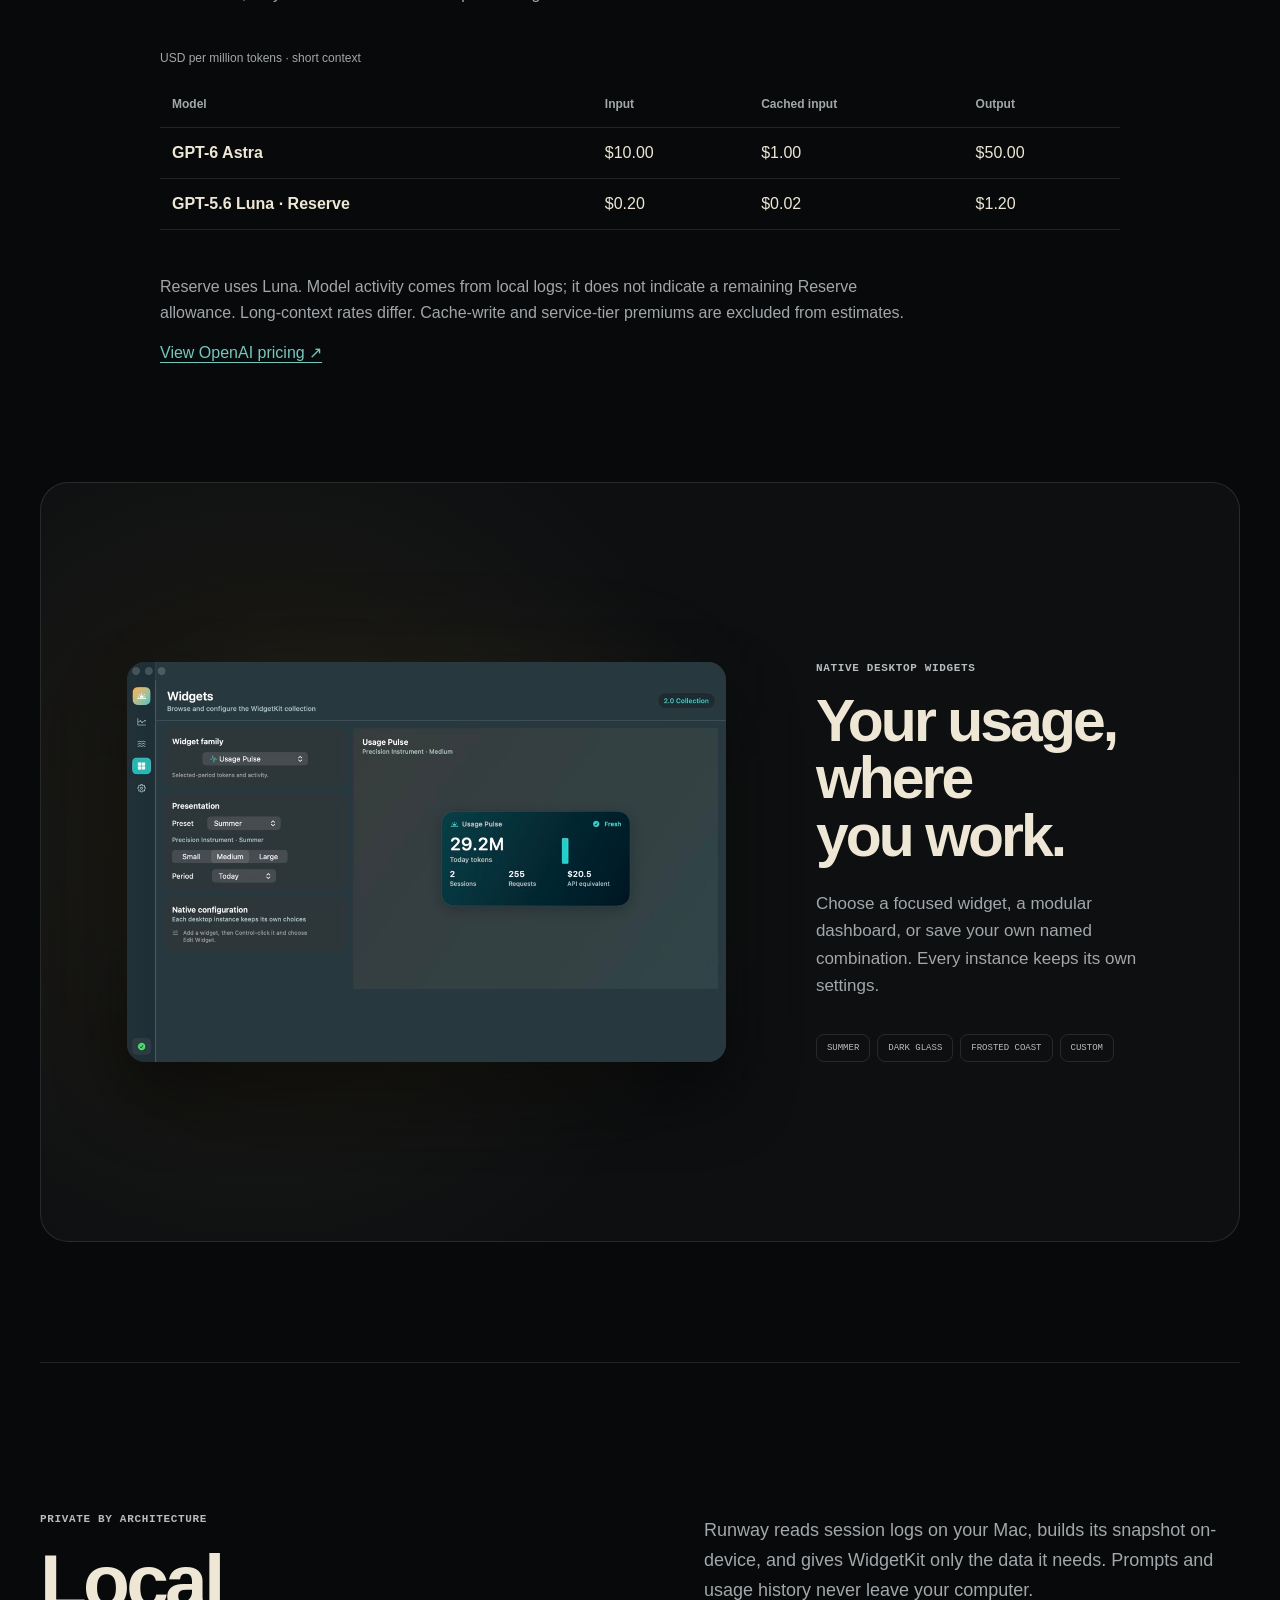
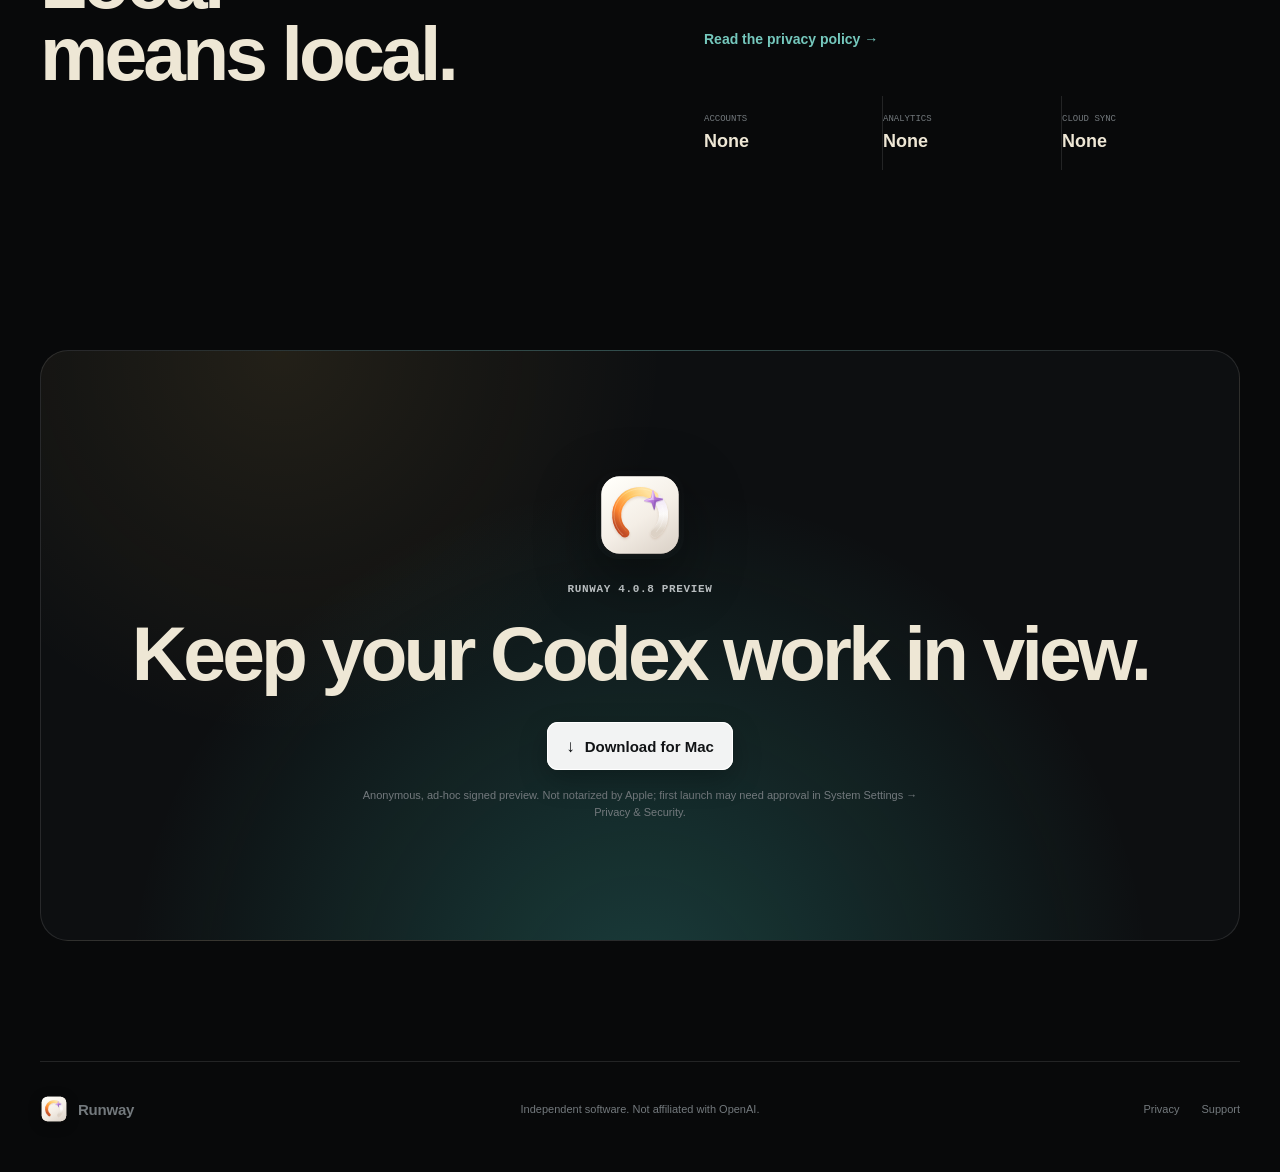
==== commit a4d36e99: "Repair upgrade cleanup and preview notices" ====
--- a/docs/index.html
+++ b/docs/index.html
@@ -30,7 +30,7 @@
         <a href="#privacy">Privacy</a>
         <a href="https://github.com/Italian-seasoning/CodexUsageMonitor">GitHub</a>
       </nav>
-      <a class="nav-download" href="https://github.com/Italian-seasoning/CodexUsageMonitor/releases/latest/download/CodexUsageMonitor-macOS.dmg">
+      <a class="nav-download" href="https://github.com/Italian-seasoning/CodexUsageMonitor/releases/latest/download/Runway-macOS.dmg">
         <span aria-hidden="true">↓</span> Download
       </a>
     </div>
@@ -51,7 +51,7 @@
         <h1>A little clarity.<br> For every token.</h1>
         <p class="hero-detail">Keep your Codex usage, model activity, and API-equivalent estimates in view. A private, native companion for your Mac.</p>
         <div class="hero-actions">
-          <a class="primary-action download-glow" href="https://github.com/Italian-seasoning/CodexUsageMonitor/releases/latest/download/CodexUsageMonitor-macOS.dmg">
+          <a class="primary-action download-glow" href="https://github.com/Italian-seasoning/CodexUsageMonitor/releases/latest/download/Runway-macOS.dmg">
             <span class="button-icon" aria-hidden="true">↓</span>
             <span>Download for Mac</span>
           </a>
@@ -145,13 +145,13 @@
 
     <section class="final-cta reveal">
       <img src="assets/monitor-mark.svg" alt="" width="88" height="88">
-      <p class="section-kicker">Runway v4 preview</p>
+      <p class="section-kicker">Runway 4.0.8 preview</p>
       <h2>Keep your Codex work in view.</h2>
-      <a class="primary-action download-glow" href="https://github.com/Italian-seasoning/CodexUsageMonitor/releases/latest/download/CodexUsageMonitor-macOS.dmg">
+      <a class="primary-action download-glow" href="https://github.com/Italian-seasoning/CodexUsageMonitor/releases/latest/download/Runway-macOS.dmg">
         <span class="button-icon" aria-hidden="true">↓</span>
         <span>Download for Mac</span>
       </a>
-      <p class="preview-warning">Apple Development-signed preview. Not yet notarized; macOS may require Control-click, then Open.</p>
+      <p class="preview-warning">Anonymous, ad-hoc signed preview. Not notarized by Apple; first launch may need approval in System Settings → Privacy &amp; Security.</p>
     </section>
   </main>
 
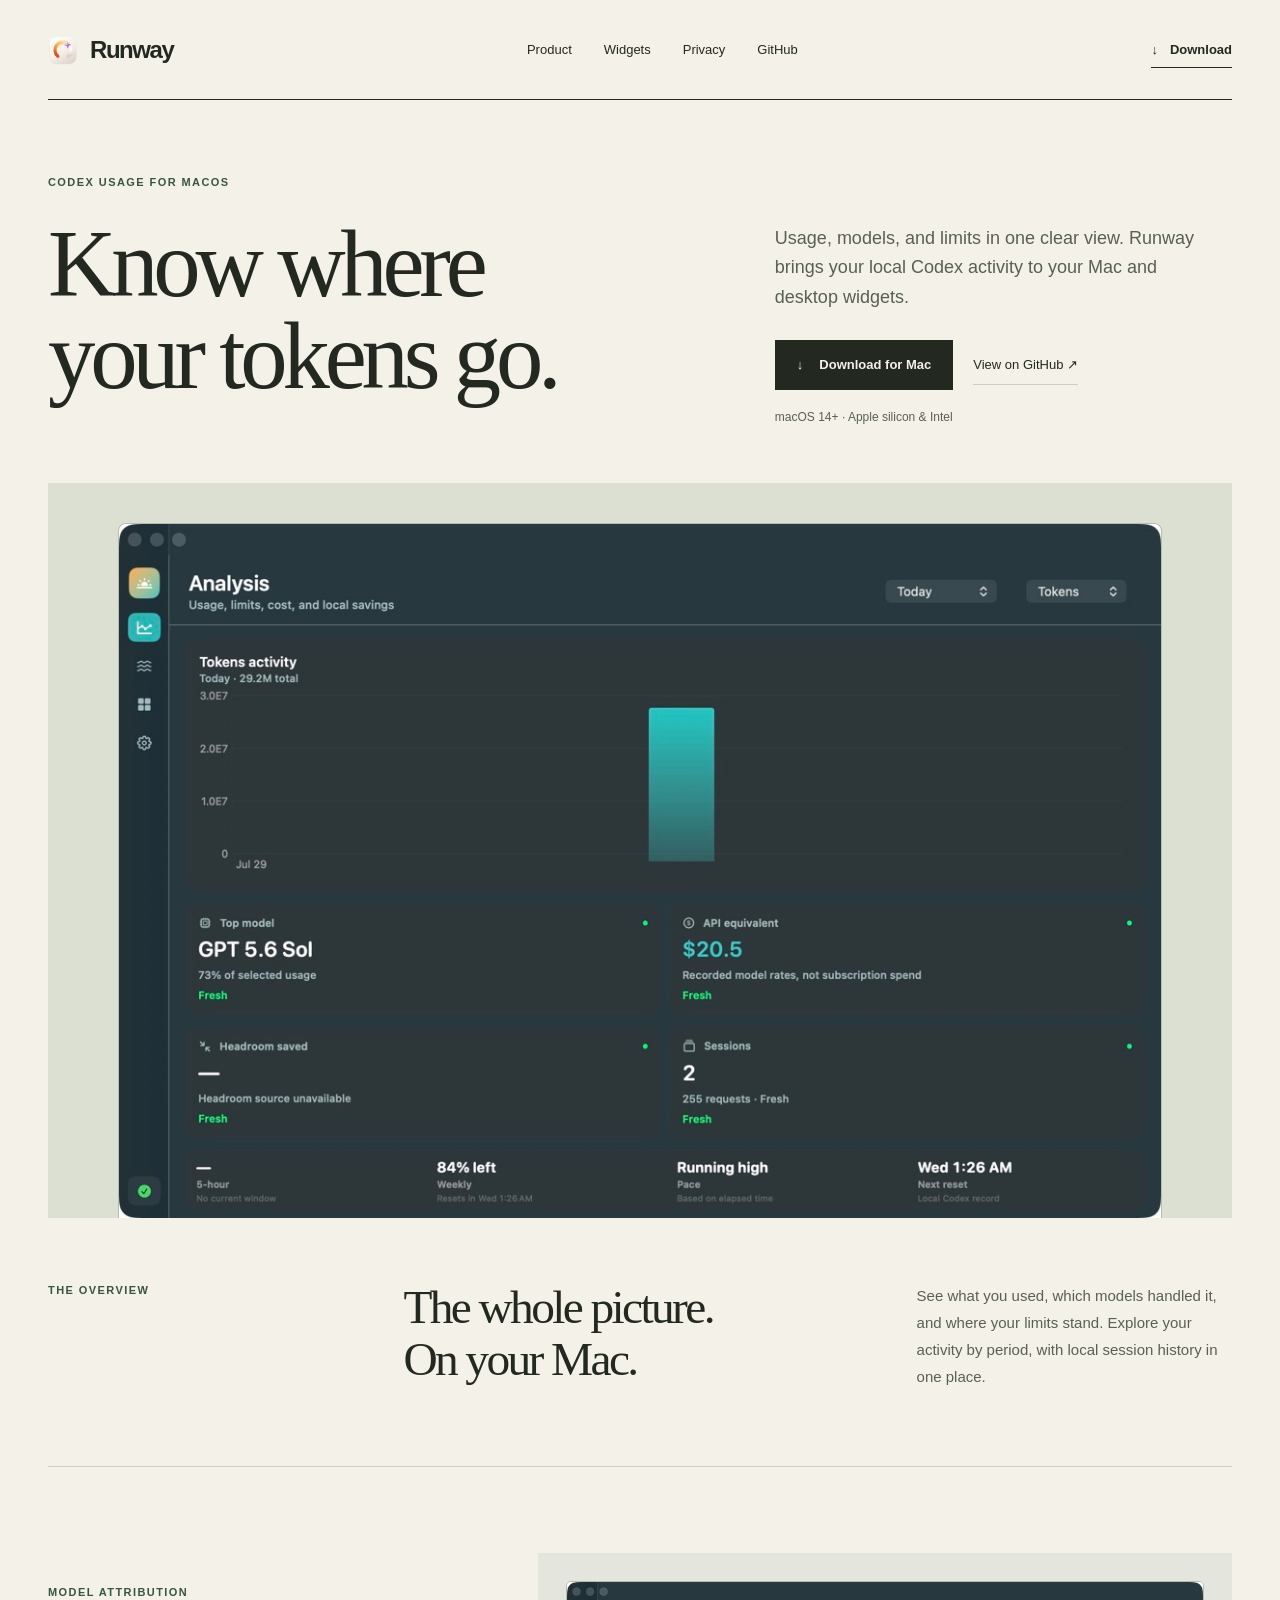
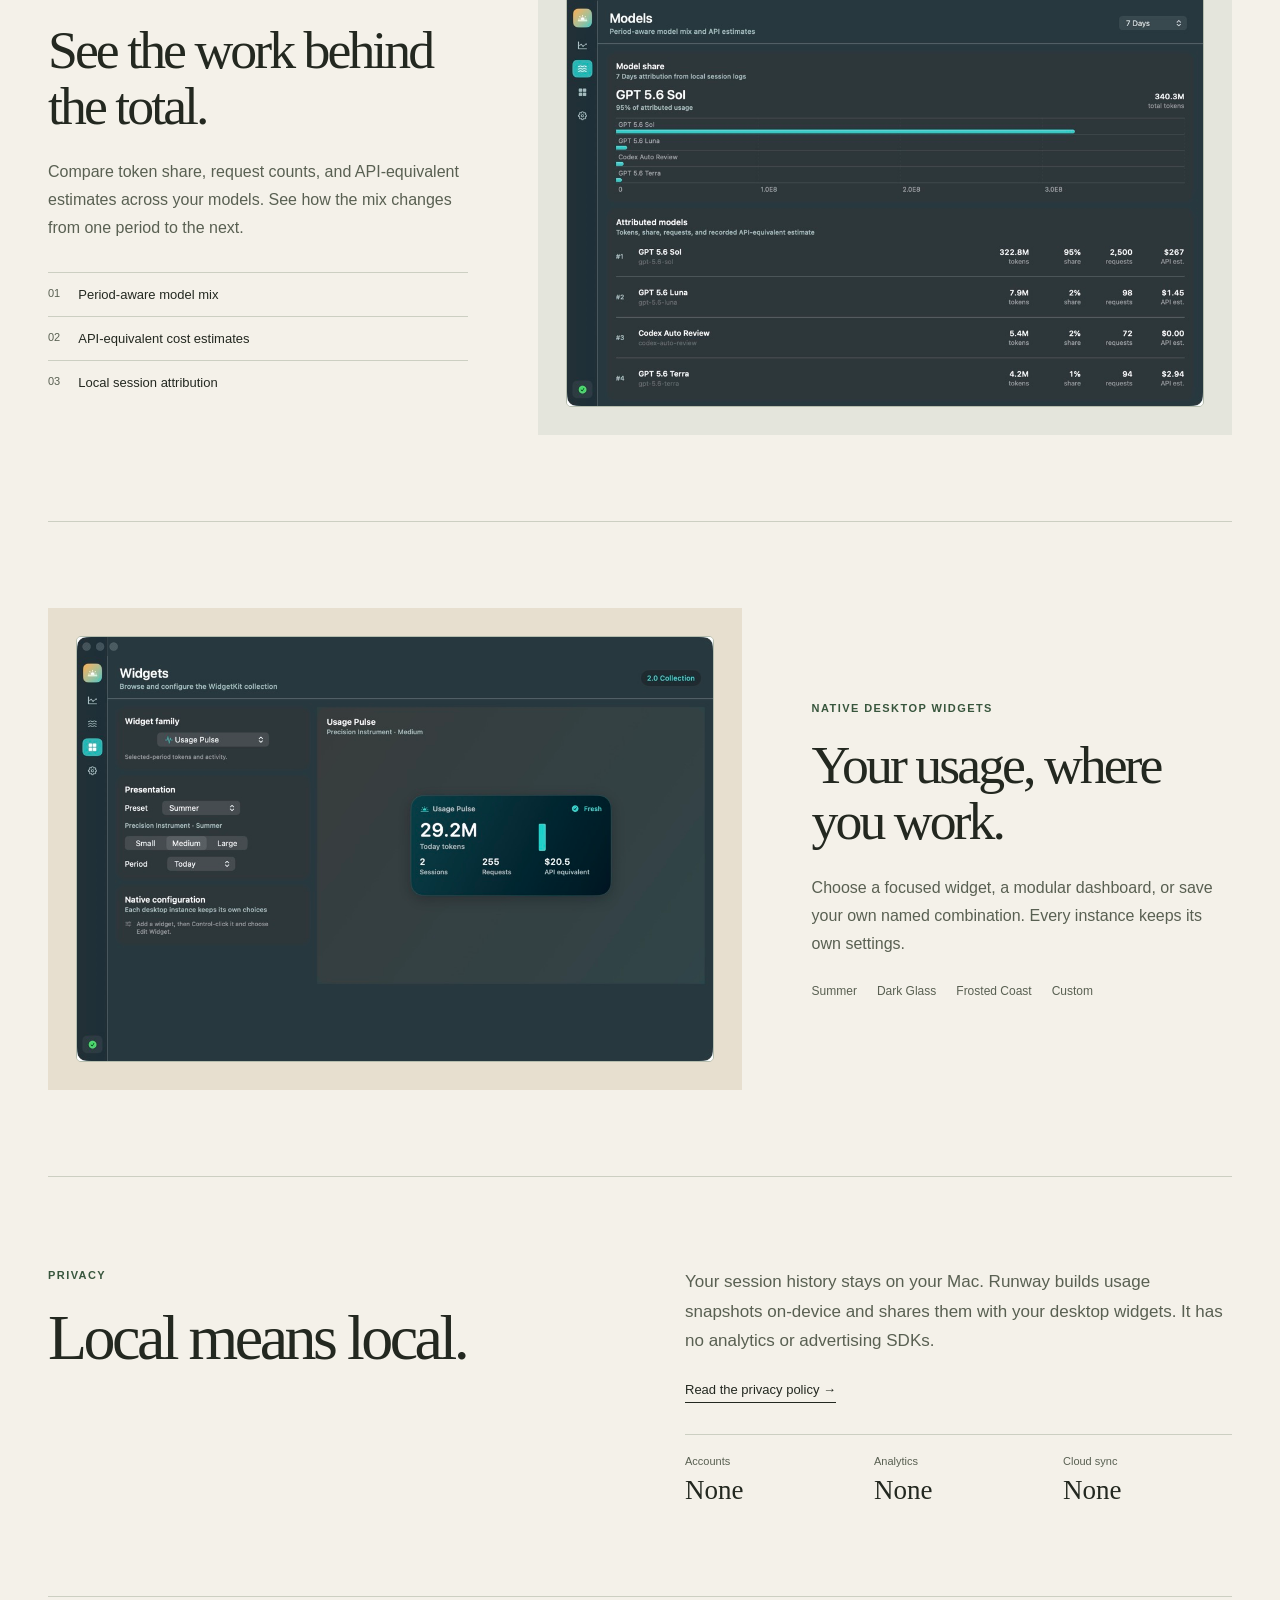
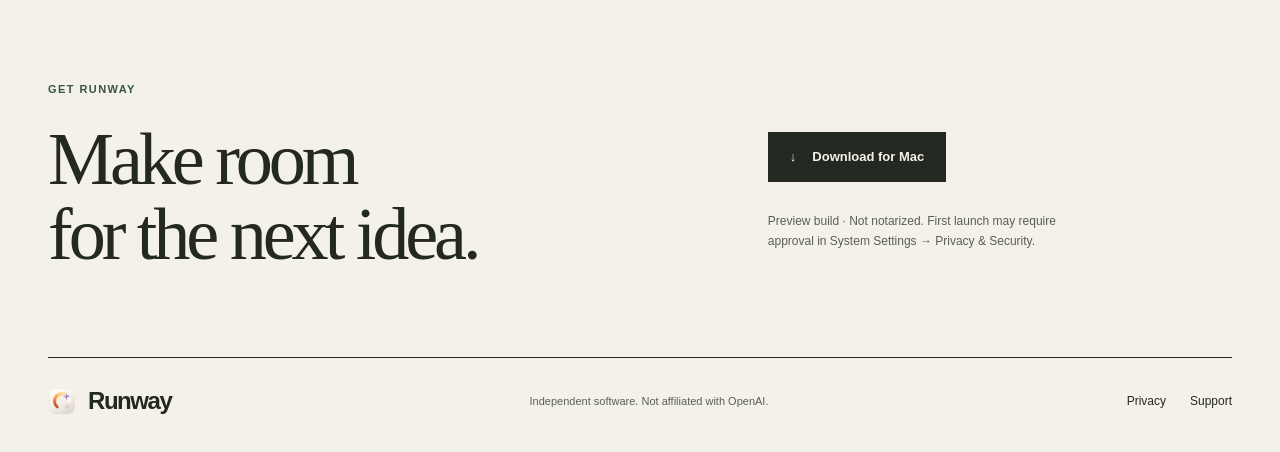
==== commit a4ce545a: "Redesign Runway website with clean editorial layout" ====
--- a/docs/index.html
+++ b/docs/index.html
@@ -3,7 +3,7 @@
 <head>
   <meta charset="utf-8">
   <meta name="viewport" content="width=device-width, initial-scale=1">
-  <meta name="theme-color" content="#08090a">
+  <meta name="theme-color" content="#f4f1e9">
   <meta name="description" content="A private macOS app for local Codex usage, limits, model-aware cost estimates, and desktop widgets.">
   <meta property="og:title" content="Runway">
   <meta property="og:description" content="Know exactly what Codex is doing.">
@@ -13,7 +13,6 @@
   <title>Runway</title>
   <link rel="icon" href="assets/monitor-mark.svg" type="image/svg+xml">
   <link rel="stylesheet" href="styles.css">
-  <script src="site.js" defer></script>
 </head>
 <body class="home-page">
   <a class="skip-link" href="#main">Skip to content</a>
@@ -38,20 +37,12 @@
 
   <main id="main">
     <section class="hero" id="top">
-      <div class="hero-atmosphere" aria-hidden="true">
-        <div class="horizon-sun"></div>
-        <div class="tide tide-one"></div>
-        <div class="tide tide-two"></div>
-        <div class="tide tide-three"></div>
-      </div>
-
       <div class="hero-copy">
-        <img class="hero-mark" src="assets/monitor-mark.svg" alt="" width="104" height="104">
-        <p class="release-note"><span></span> Version 2.0.6 · macOS 14+</p>
-        <h1>A little clarity.<br> For every token.</h1>
-        <p class="hero-detail">Keep your Codex usage, model activity, and API-equivalent estimates in view. A private, native companion for your Mac.</p>
+        <p class="release-note">Codex usage for macOS</p>
+        <h1>Know where<br>your tokens go.</h1>
+        <p class="hero-detail">Usage, models, and limits in one clear view. Runway brings your local Codex activity to your Mac and desktop widgets.</p>
         <div class="hero-actions">
-          <a class="primary-action download-glow" href="https://github.com/Italian-seasoning/CodexUsageMonitor/releases/latest/download/Runway-macOS.dmg">
+          <a class="primary-action" href="https://github.com/Italian-seasoning/CodexUsageMonitor/releases/latest/download/Runway-macOS.dmg">
             <span class="button-icon" aria-hidden="true">↓</span>
             <span>Download for Mac</span>
           </a>
@@ -59,35 +50,28 @@
             View on GitHub <span aria-hidden="true">↗</span>
           </a>
         </div>
-        <p class="requirements">Apple silicon + Intel <i></i> No account <i></i> No analytics</p>
+        <p class="requirements">macOS 14+ · Apple silicon &amp; Intel</p>
       </div>
 
       <div class="hero-product">
-        <div class="product-chrome">
-          <span class="traffic-lights" aria-hidden="true"><i></i><i></i><i></i></span>
-          <span>Runway</span>
-          <span class="live-indicator"><i></i> Local</span>
-        </div>
         <img src="assets/analysis.jpg" alt="Runway Analysis screen showing token activity, model share, API estimate, sessions, and remaining limits.">
-        <div class="stage-note stage-note-left"><b>On your Mac</b><span>your local usage history</span></div>
-        <div class="stage-note stage-note-right"><b>At a glance</b><span>native desktop widgets</span></div>
       </div>
     </section>
 
-    <section class="intro reveal" id="product">
-      <p class="section-kicker">A clearer local record</p>
-      <h2>Everything useful.<br>Nothing sent away.</h2>
-      <p>Runway turns local session history into a calm, period-aware view of what you used, which models handled it, and where your limits stand.</p>
+    <section class="intro" id="product">
+      <p class="section-kicker">The overview</p>
+      <h2>The whole picture.<br>On your Mac.</h2>
+      <p>See what you used, which models handled it, and where your limits stand. Explore your activity by period, with local session history in one place.</p>
     </section>
 
-    <section class="feature feature-models reveal">
+    <section class="feature feature-models">
       <div class="feature-copy">
         <p class="section-kicker">Model attribution</p>
         <h2>See the work behind the total.</h2>
-        <p>Follow Astra and Luna alongside your other models. Ranked token share, request counts, and API-equivalent estimates make each period easy to understand.</p>
+        <p>Compare token share, request counts, and API-equivalent estimates across your models. See how the mix changes from one period to the next.</p>
         <ul class="feature-list">
           <li><span>01</span> Period-aware model mix</li>
-          <li><span>02</span> Recorded pricing estimates</li>
+          <li><span>02</span> API-equivalent cost estimates</li>
           <li><span>03</span> Local session attribution</li>
         </ul>
       </div>
@@ -97,22 +81,7 @@
       </div>
     </section>
 
-    <section class="pricing-update" aria-labelledby="pricing-heading">
-      <p class="section-kicker">September update · In development</p>
-      <h2 id="pricing-heading">Astra precision. Luna headroom.</h2>
-      <p>Updated Standard API-equivalent rates, checked against OpenAI on September 6, 2026. These estimate token value; they are not ChatGPT subscription charges.</p>
-      <div class="pricing-scroll">
-        <table>
-          <caption>USD per million tokens · short context</caption>
-          <thead><tr><th scope="col">Model</th><th scope="col">Input</th><th scope="col">Cached input</th><th scope="col">Output</th></tr></thead>
-          <tbody><tr><th scope="row">GPT-6 Astra</th><td>$10.00</td><td>$1.00</td><td>$50.00</td></tr><tr><th scope="row">GPT-5.6 Luna · Reserve</th><td>$0.20</td><td>$0.02</td><td>$1.20</td></tr></tbody>
-        </table>
-      </div>
-      <p>Reserve uses Luna. Model activity comes from local logs; it does not indicate a remaining Reserve allowance. Long-context rates differ. Cache-write and service-tier premiums are excluded from estimates.</p>
-      <a href="https://developers.openai.com/api/docs/pricing">View OpenAI pricing ↗</a>
-    </section>
-
-    <section class="feature feature-widgets reveal" id="widgets">
+    <section class="feature feature-widgets" id="widgets">
       <div class="feature-copy">
         <p class="section-kicker">Native desktop widgets</p>
         <h2>Your usage, where you work.</h2>
@@ -127,13 +96,13 @@
       </div>
     </section>
 
-    <section class="privacy reveal" id="privacy">
+    <section class="privacy" id="privacy">
       <div>
-        <p class="section-kicker">Private by architecture</p>
+        <p class="section-kicker">Privacy</p>
         <h2>Local means local.</h2>
       </div>
       <div class="privacy-copy">
-        <p>Runway reads session logs on your Mac, builds its snapshot on-device, and gives WidgetKit only the data it needs. Prompts and usage history never leave your computer.</p>
+        <p>Your session history stays on your Mac. Runway builds usage snapshots on-device and shares them with your desktop widgets. It has no analytics or advertising SDKs.</p>
         <a href="privacy.html">Read the privacy policy <span aria-hidden="true">→</span></a>
         <dl>
           <div><dt>Accounts</dt><dd>None</dd></div>
@@ -143,15 +112,14 @@
       </div>
     </section>
 
-    <section class="final-cta reveal">
-      <img src="assets/monitor-mark.svg" alt="" width="88" height="88">
-      <p class="section-kicker">Runway 4.0.8 preview</p>
-      <h2>Keep your Codex work in view.</h2>
-      <a class="primary-action download-glow" href="https://github.com/Italian-seasoning/CodexUsageMonitor/releases/latest/download/Runway-macOS.dmg">
+    <section class="final-cta">
+      <p class="section-kicker">Get Runway</p>
+      <h2>Make room<br>for the next idea.</h2>
+      <a class="primary-action" href="https://github.com/Italian-seasoning/CodexUsageMonitor/releases/latest/download/Runway-macOS.dmg">
         <span class="button-icon" aria-hidden="true">↓</span>
         <span>Download for Mac</span>
       </a>
-      <p class="preview-warning">Anonymous, ad-hoc signed preview. Not notarized by Apple; first launch may need approval in System Settings → Privacy &amp; Security.</p>
+      <p class="preview-warning">Preview build · Not notarized. First launch may require approval in System Settings → Privacy &amp; Security.</p>
     </section>
   </main>
 
--- a/docs/styles.css
+++ b/docs/styles.css
@@ -1,511 +1,127 @@
 :root {
-  color-scheme: dark;
-  --bg: #08090a;
-  --surface: #0d0f11;
-  --surface-raised: #121518;
-  --ink: #eee7d5;
-  --muted: #a2a7aa;
-  --quiet: #73797d;
-  --line: rgba(255, 255, 255, .11);
-  --line-bright: rgba(255, 255, 255, .18);
-  --sea: #75c8bd;
-  --deep-sea: #0b7175;
-  --sun: #f2b85b;
-  --max: 1200px;
-  --display: "SF Pro Display", "Helvetica Neue", Arial, sans-serif;
-  --body: "SF Pro Text", "Helvetica Neue", Arial, sans-serif;
-  --utility: "SFMono-Regular", "SF Mono", Menlo, monospace;
+  color-scheme: light;
+  --bg: #f4f1e9;
+  --ink: #232820;
+  --muted: #596052;
+  --line: #cccfc2;
+  --accent: #38563d;
+  --max: 1280px;
+  --display: Georgia, 'Times New Roman', serif;
+  --body: 'Helvetica Neue', Helvetica, Arial, sans-serif;
 }
-
 * { box-sizing: border-box; }
-html { scroll-behavior: smooth; }
-body {
-  margin: 0;
-  overflow-x: hidden;
-  background: var(--bg);
-  color: var(--ink);
-  font-family: var(--body);
-  -webkit-font-smoothing: antialiased;
+html { scroll-behavior: smooth; scroll-padding-top: 24px; }
+body { margin: 0; background: var(--bg); color: var(--ink); font-family: var(--body); -webkit-font-smoothing: antialiased; }
+a { color: inherit; text-decoration: none; }
+a:hover { color: var(--accent); }
+img { display: block; max-width: 100%; height: auto; }
+p { text-wrap: pretty; }
+:focus-visible { outline: 2px solid var(--accent); outline-offset: 6px; }
+.skip-link { position: absolute; top: -100px; left: 24px; padding: 14px; background: var(--ink); color: white; z-index: 10; }
+.skip-link:focus { top: 12px; }
+.header-inner, .hero, .intro, .feature, .privacy, .final-cta, footer { width: min(calc(100% - 96px), var(--max)); margin-inline: auto; }
+.header-inner { display: flex; align-items: center; justify-content: space-between; gap: 28px; min-height: 100px; border-bottom: 1px solid var(--ink); }
+.brand { display: inline-flex; align-items: center; gap: 12px; font-size: 24px; font-weight: 600; letter-spacing: -.06em; }
+.brand img { border-radius: 6px; }
+nav { display: flex; align-items: center; gap: 32px; font-size: 13px; }
+.nav-download { display: inline-flex; align-items: center; gap: 12px; border-bottom: 1px solid currentColor; padding-block: 10px; font-size: 13px; font-weight: 600; }
+.hero { padding-top: 74px; }
+.hero-copy { display: grid; grid-template-columns: 1.45fr 1fr; gap: 0 64px; align-items: start; }
+.release-note, .section-kicker { margin: 0; font-size: 11px; line-height: 1.5; letter-spacing: .13em; text-transform: uppercase; font-weight: 600; color: var(--accent); }
+.hero .release-note { grid-column: 1 / -1; margin-bottom: 27px; }
+h1, h2 { font-family: var(--display); font-weight: 400; font-style: normal; letter-spacing: -.055em; margin: 0; }
+h1 { grid-column: 1; grid-row: 2 / 5; font-size: clamp(64px, 7.4vw, 108px); line-height: .98; padding-bottom: 6px; }
+.hero-detail { grid-column: 2; margin: 6px 0 27px; max-width: 420px; font-size: 18px; line-height: 1.65; color: var(--muted); }
+.hero-actions { grid-column: 2; display: flex; flex-wrap: wrap; align-items: center; gap: 20px; }
+.primary-action { display: inline-flex; justify-content: center; align-items: center; gap: 16px; min-height: 50px; padding: 14px 22px; background: var(--ink); color: var(--bg); font-size: 13px; font-weight: 600; transition: background .18s; }
+.primary-action:hover { color: white; background: var(--accent); }
+.secondary-action { font-size: 13px; padding-block: 12px; border-bottom: 1px solid var(--line); }
+.requirements { grid-column: 2; margin: 18px 0 0; font-size: 12px; line-height: 1.6; color: var(--muted); }
+.hero-product { margin-top: 56px; padding: 40px 70px 0; background: #dbe0d2; overflow: hidden; }
+.hero-product img { width: 100%; border: 1px solid #b5bdae; border-bottom: 0; border-radius: 8px 8px 0 0; }
+.intro { display: grid; grid-template-columns: 1fr 1.5fr 1fr; gap: 40px; padding-block: 64px 76px; border-bottom: 1px solid var(--line); align-items: start; }
+.intro h2 { font-size: clamp(36px, 3.7vw, 54px); line-height: 1.08; }
+.intro > p:last-child { margin: 0; font-size: 15px; line-height: 1.8; color: var(--muted); }
+.feature { display: grid; grid-template-columns: 1fr 1.65fr; gap: 70px; align-items: center; padding-block: 86px; border-bottom: 1px solid var(--line); }
+.feature-copy h2 { font-size: clamp(40px, 4.2vw, 60px); line-height: 1.04; margin-top: 22px; }
+.feature-copy > p:not(.section-kicker) { font-size: 16px; line-height: 1.75; color: var(--muted); margin: 24px 0 0; }
+.feature-list { padding: 0; list-style: none; margin: 30px 0 0; }
+.feature-list li { border-top: 1px solid var(--line); padding: 14px 0; font-size: 13px; display: flex; gap: 18px; }
+.feature-list span { color: var(--muted); font-size: 11px; }
+.feature-stage { min-width: 0; background: #e4e5dc; padding: 28px; }
+.feature-stage img { width: 100%; border: 1px solid #b5bdae; border-radius: 5px; }
+.feature-glow { display: none; }
+.feature-widgets { grid-template-columns: 1.65fr 1fr; }
+.feature-widgets .feature-copy { order: 2; }
+.feature-widgets .feature-stage { order: 1; background: #e7dfcf; }
+.preset-line { display: flex; flex-wrap: wrap; gap: 12px 20px; margin-top: 26px; font-size: 12px; color: var(--muted); }
+.privacy { display: grid; grid-template-columns: 1fr 1fr; gap: 90px; padding-block: 90px; border-bottom: 1px solid var(--line); }
+.privacy h2 { font-size: clamp(44px, 5vw, 72px); margin-top: 22px; line-height: 1.03; }
+.privacy-copy > p { margin: 0 0 24px; font-size: 17px; line-height: 1.75; color: var(--muted); }
+.privacy-copy > a { font-size: 13px; border-bottom: 1px solid var(--ink); padding-bottom: 5px; }
+.privacy dl { display: grid; grid-template-columns: repeat(3, 1fr); gap: 20px; margin: 36px 0 0; padding-top: 20px; border-top: 1px solid var(--line); }
+.privacy dt { font-size: 11px; color: var(--muted); }
+.privacy dd { margin: 8px 0 0; font-family: var(--display); font-size: 27px; }
+.final-cta { position: relative; display: grid; grid-template-columns: 1.4fr 1fr; align-items: start; column-gap: 70px; padding-block: 84px; }
+.final-cta .section-kicker { grid-column: 1 / -1; margin-bottom: 24px; }
+.final-cta h2 { grid-row: 2 / 4; font-size: clamp(48px, 5.8vw, 84px); line-height: 1.02; }
+.final-cta .primary-action { justify-self: start; margin-top: 10px; }
+.preview-warning { grid-column: 2; max-width: 320px; color: var(--muted); font-size: 12px; line-height: 1.7; margin-top: 20px; }
+footer { display: flex; align-items: center; justify-content: space-between; gap: 24px; border-top: 1px solid var(--ink); padding-block: 26px 34px; }
+footer p { font-size: 11px; color: var(--muted); }
+footer div { display: flex; gap: 24px; font-size: 12px; }
+.legal-page { width: min(calc(100% - 96px), 780px); margin: 70px auto 90px; }
+.legal-page h1 { font-size: clamp(48px, 6vw, 80px); margin: 24px 0 48px; }
+.legal-copy { border-top: 1px solid var(--line); }
+.legal-copy h2 { font-size: 30px; margin-top: 34px; }
+.legal-copy p { color: var(--muted); line-height: 1.8; }
+.legal-copy a { text-decoration: underline; text-underline-offset: 3px; }
+.legal-date { font-size: 12px; margin-top: 40px; }
+@media (min-width: 1500px) { .hero { padding-top: 90px; } .hero-product { margin-top: 70px; } }
+@media (max-width: 1000px) {
+ .header-inner, .hero, .intro, .feature, .privacy, .final-cta, footer { width: calc(100% - 56px); }
+ nav { gap: 20px; }
+ .hero-copy { gap: 0 32px; grid-template-columns: 1.2fr 1fr; }
+ h1 { font-size: clamp(60px, 8vw, 80px); }
+ .hero-detail { font-size: 16px; }
+ .hero-actions { gap: 12px; }
+ .hero-product { padding: 28px 28px 0; }
+ .intro { grid-template-columns: 1fr 1fr; gap: 28px; }
+ .intro .section-kicker { grid-column: 1 / -1; }
+ .feature, .feature-widgets { gap: 36px; grid-template-columns: 1fr 1.2fr; }
+ .feature-widgets .feature-copy, .feature-widgets .feature-stage { order: initial; }
+ .feature-stage { padding: 16px; }
+ .privacy { gap: 40px; }
 }
-a { color: inherit; text-decoration: none; }
-img { display: block; max-width: 100%; }
-button, input { font: inherit; }
-
-.skip-link {
-  position: fixed;
-  left: 18px;
-  top: -80px;
-  z-index: 100;
-  padding: 11px 15px;
-  border-radius: 9px;
-  background: white;
-  color: black;
+@media (max-width: 680px) {
+ .header-inner, .hero, .intro, .feature, .privacy, .final-cta, footer { width: calc(100% - 40px); }
+ .header-inner { min-height: 78px; gap: 16px; }
+ .home-page nav { display: none; }
+ .brand { font-size: 22px; }
+ .hero { padding-top: 42px; }
+ .hero-copy { display: block; }
+ .hero .release-note { margin-bottom: 22px; }
+ h1 { font-size: clamp(52px, 12.8vw, 82px); }
+ .hero-detail { margin: 26px 0 22px; max-width: 440px; }
+ .hero-actions { gap: 18px; }
+ .hero-product { margin-top: 36px; padding: 16px 12px 0; }
+ .intro, .feature, .feature-widgets, .privacy, .final-cta { grid-template-columns: 1fr; gap: 28px; padding-block: 48px; }
+ .intro h2 { font-size: 40px; }
+ .intro > p:last-child { max-width: 460px; }
+ .feature-copy h2 { max-width: 410px; font-size: 44px; }
+ .feature-stage { padding: 16px; }
+ .privacy h2 { font-size: 48px; }
+ .privacy-copy > p { font-size: 16px; }
+ .final-cta { gap: 0; }
+ .final-cta h2 { grid-row: auto; font-size: 56px; }
+ .final-cta .primary-action { margin-top: 28px; }
+ .preview-warning { grid-column: 1; }
+ footer { flex-wrap: wrap; gap: 18px; }
+ footer p { order: 3; width: 100%; margin: 0; }
+ footer div { margin-left: auto; }
+ .legal-page { width: calc(100% - 40px); margin-top: 48px; }
+ .legal-page h1 { font-size: 52px; }
+ body:not(.home-page) .header-inner nav { gap: 12px; font-size: 12px; }
+ body:not(.home-page) .nav-download { font-size: 12px; }
 }
-.skip-link:focus { top: 18px; }
-
-.site-header {
-  position: fixed;
-  inset: 16px 0 auto;
-  z-index: 30;
-  pointer-events: none;
-}
-.header-inner {
-  display: grid;
-  grid-template-columns: 1fr auto 1fr;
-  align-items: center;
-  width: min(calc(100% - 48px), var(--max));
-  min-height: 72px;
-  margin: 0 auto;
-  padding: 0 16px 0 20px;
-  border: 1px solid var(--line);
-  border-radius: 18px;
-  background: rgba(13, 15, 17, .82);
-  box-shadow: 0 18px 60px rgba(0, 0, 0, .28);
-  backdrop-filter: blur(22px) saturate(130%);
-  pointer-events: auto;
-}
-.brand {
-  display: inline-flex;
-  align-items: center;
-  gap: 10px;
-  width: max-content;
-  font-size: 15px;
-  font-weight: 650;
-  letter-spacing: -.015em;
-}
-.brand img { border-radius: 8px; box-shadow: 0 3px 12px rgba(0, 0, 0, .28); }
-nav { display: flex; align-items: center; gap: clamp(22px, 3vw, 38px); color: var(--muted); font-size: 14px; }
-nav a, footer a { transition: color .18s ease; }
-nav a:hover, footer a:hover { color: white; }
-.nav-download {
-  justify-self: end;
-  display: inline-flex;
-  align-items: center;
-  gap: 8px;
-  min-height: 40px;
-  padding: 0 15px;
-  border-radius: 10px;
-  background: #eceeed;
-  color: #111315;
-  font-size: 14px;
-  font-weight: 650;
-  box-shadow: inset 0 0 0 1px rgba(255, 255, 255, .8), 0 6px 18px rgba(0, 0, 0, .24);
-}
-
-.hero {
-  position: relative;
-  min-height: 1140px;
-  padding: 176px 24px 0;
-  overflow: hidden;
-}
-.hero::after {
-  content: "";
-  position: absolute;
-  inset: 0;
-  z-index: -3;
-  background:
-    linear-gradient(180deg, transparent 55%, var(--bg) 93%),
-    radial-gradient(circle at 50% 42%, rgba(11, 113, 117, .11), transparent 35rem);
-}
-.hero-atmosphere {
-  position: absolute;
-  inset: 0;
-  z-index: -2;
-  overflow: hidden;
-  pointer-events: none;
-}
-.horizon-sun {
-  position: absolute;
-  left: 50%;
-  top: 235px;
-  width: min(75vw, 900px);
-  aspect-ratio: 1;
-  border-radius: 50%;
-  background:
-    radial-gradient(circle, rgba(255, 201, 91, .2) 0 9%, rgba(69, 223, 208, .13) 22%, rgba(8, 9, 10, 0) 64%);
-  filter: blur(3px);
-  transform: translateX(-50%);
-}
-.tide {
-  position: absolute;
-  left: 50%;
-  width: min(1120px, 92vw);
-  height: 260px;
-  border: 1px solid rgba(69, 223, 208, .18);
-  border-radius: 50%;
-  transform: translateX(-50%) rotate(-7deg);
-  filter: drop-shadow(0 0 20px rgba(69, 223, 208, .1));
-}
-.tide::after {
-  content: "";
-  position: absolute;
-  inset: 14px;
-  border: 1px solid rgba(255, 201, 91, .08);
-  border-radius: inherit;
-}
-.tide-one { top: 455px; }
-.tide-two { top: 515px; width: min(1300px, 105vw); opacity: .7; transform: translateX(-50%) rotate(6deg); }
-.tide-three { top: 585px; width: min(1500px, 118vw); opacity: .4; transform: translateX(-50%) rotate(-3deg); }
-
-.hero-copy {
-  width: min(100%, 880px);
-  margin: 0 auto;
-  text-align: center;
-}
-.hero-mark { margin: 0 auto 24px; }
-.pricing-update { width: min(calc(100% - 48px), 960px); margin: 0 auto 120px; }
-.pricing-update h2 { margin: 20px 0; font-size: clamp(2.2rem, 5vw, 4rem); }
-.pricing-update p:not(.section-kicker) { color: var(--muted); line-height: 1.65; max-width: 760px; }
-.pricing-update a { color: var(--sea); text-decoration: underline; text-underline-offset: 4px; }
-.pricing-scroll { overflow-x: auto; }
-.pricing-update table { width: 100%; border-collapse: collapse; margin: 28px 0; text-align: left; }
-.pricing-update caption { text-align: left; color: var(--muted); font-size: 12px; padding-bottom: 16px; }
-.pricing-update th, .pricing-update td { padding: 16px 12px; border-bottom: 1px solid var(--line); }
-.pricing-update td { font-variant-numeric: tabular-nums; }
-.pricing-update thead { color: var(--muted); font-size: 12px; }
-.release-note, .section-kicker {
-  margin: 0;
-  color: #b7bcbe;
-  font-family: var(--utility);
-  font-size: 11px;
-  font-weight: 600;
-  letter-spacing: .06em;
-  text-transform: uppercase;
-}
-.release-note { display: flex; justify-content: center; align-items: center; gap: 10px; }
-.release-note span {
-  width: 7px;
-  height: 7px;
-  border-radius: 50%;
-  background: var(--sea);
-  box-shadow: 0 0 0 5px rgba(69, 223, 208, .1), 0 0 20px rgba(69, 223, 208, .7);
-}
-h1, h2 {
-  margin: 0;
-  font-family: var(--display);
-  font-weight: 590;
-  letter-spacing: -.05em;
-  text-wrap: balance;
-}
-h1 {
-  margin-top: 26px;
-  font-size: clamp(4rem, 7.3vw, 7rem);
-  line-height: .94;
-}
-.hero-detail {
-  max-width: 650px;
-  margin: 28px auto 0;
-  color: #b5b9bb;
-  font-size: clamp(1.05rem, 1.6vw, 1.28rem);
-  line-height: 1.55;
-  text-wrap: pretty;
-}
-.hero-actions {
-  display: flex;
-  justify-content: center;
-  flex-wrap: wrap;
-  gap: 11px;
-  margin-top: 30px;
-}
-.primary-action, .secondary-action {
-  position: relative;
-  display: inline-flex;
-  justify-content: center;
-  align-items: center;
-  gap: 10px;
-  min-height: 48px;
-  padding: 0 19px;
-  overflow: hidden;
-  border-radius: 11px;
-  font-size: 15px;
-  font-weight: 650;
-  transition: transform .18s ease, background .18s ease, border-color .18s ease;
-}
-.primary-action {
-  background: #f2f3f3;
-  color: #111315;
-  box-shadow: inset 0 0 0 1px white, 0 10px 28px rgba(0, 0, 0, .25);
-}
-.secondary-action { border: 1px solid var(--line-bright); background: rgba(17, 19, 21, .72); color: #dcdfdf; }
-.primary-action:hover, .secondary-action:hover { transform: translateY(-2px); }
-.secondary-action:hover { border-color: rgba(255, 255, 255, .3); background: rgba(255, 255, 255, .07); }
-.button-icon { font-size: 17px; line-height: 1; }
-.download-glow { --glow-x: 50%; --glow-y: 50%; isolation: isolate; }
-.download-glow::after {
-  content: "";
-  position: absolute;
-  inset: 0;
-  z-index: 1;
-  border: 1px solid transparent;
-  border-radius: inherit;
-  background: radial-gradient(90px circle at var(--glow-x) var(--glow-y), rgba(69, 223, 208, .85), transparent 75%) border-box;
-  -webkit-mask: linear-gradient(#000 0 0) padding-box, linear-gradient(#000 0 0);
-  -webkit-mask-composite: xor;
-  mask-composite: exclude;
-  opacity: 0;
-  pointer-events: none;
-  transition: opacity .18s ease;
-}
-.download-glow:hover::after, .download-glow:focus-visible::after { opacity: 1; }
-.download-glow > * { position: relative; z-index: 2; }
-.requirements {
-  display: flex;
-  justify-content: center;
-  align-items: center;
-  gap: 10px;
-  margin: 16px 0 0;
-  color: var(--quiet);
-  font-family: var(--utility);
-  font-size: 10px;
-  text-transform: uppercase;
-}
-.requirements i { width: 3px; height: 3px; border-radius: 50%; background: #555b5e; }
-
-.hero-product {
-  position: relative;
-  width: min(1080px, calc(100vw - 48px));
-  margin: 82px auto 0;
-  padding: 9px;
-  border: 1px solid var(--line-bright);
-  border-radius: 24px;
-  background: rgba(20, 23, 25, .72);
-  box-shadow: 0 45px 130px rgba(0, 0, 0, .62), 0 0 90px rgba(69, 223, 208, .07);
-  transform: perspective(1600px) rotateX(var(--stage-x, 1.5deg)) rotateY(var(--stage-y, 0deg));
-  transform-origin: center top;
-  transition: transform .25s ease-out;
-}
-.hero-product::before {
-  content: "";
-  position: absolute;
-  inset: -1px;
-  z-index: -1;
-  border-radius: inherit;
-  background: linear-gradient(120deg, rgba(69, 223, 208, .32), transparent 26%, transparent 72%, rgba(255, 201, 91, .2));
-  filter: blur(20px);
-  opacity: .5;
-}
-.product-chrome {
-  display: grid;
-  grid-template-columns: 1fr auto 1fr;
-  align-items: center;
-  height: 44px;
-  padding: 0 12px;
-  color: #9ba0a3;
-  font-size: 11px;
-}
-.traffic-lights { display: flex; gap: 7px; }
-.traffic-lights i { width: 9px; height: 9px; border-radius: 50%; background: #363b3e; }
-.traffic-lights i:first-child { background: var(--sea); }
-.live-indicator { justify-self: end; display: flex; align-items: center; gap: 6px; font-family: var(--utility); font-size: 9px; text-transform: uppercase; }
-.live-indicator i { width: 5px; height: 5px; border-radius: 50%; background: var(--sea); box-shadow: 0 0 12px var(--sea); }
-.hero-product > img { width: 100%; border: 1px solid rgba(255, 255, 255, .08); border-radius: 15px; }
-.stage-note {
-  position: absolute;
-  display: grid;
-  gap: 3px;
-  min-width: 168px;
-  padding: 13px 15px;
-  border: 1px solid var(--line-bright);
-  border-radius: 13px;
-  background: rgba(12, 14, 16, .88);
-  box-shadow: 0 15px 40px rgba(0, 0, 0, .35);
-  backdrop-filter: blur(14px);
-}
-.stage-note b { font-family: var(--display); font-size: 19px; }
-.stage-note span { color: var(--muted); font-size: 10px; }
-.stage-note-left { left: -50px; bottom: 62px; }
-.stage-note-right { right: -50px; top: 105px; }
-
-.intro {
-  width: min(calc(100% - 48px), 930px);
-  margin: 0 auto;
-  padding: 160px 0 150px;
-  text-align: center;
-}
-.intro h2, .final-cta h2 {
-  margin-top: 22px;
-  font-size: clamp(3.4rem, 6vw, 6rem);
-  line-height: .96;
-}
-.intro > p:last-child {
-  max-width: 650px;
-  margin: 30px auto 0;
-  color: var(--muted);
-  font-size: 18px;
-  line-height: 1.65;
-}
-
-.feature {
-  display: grid;
-  grid-template-columns: .72fr 1.28fr;
-  align-items: center;
-  gap: clamp(56px, 7vw, 104px);
-  width: min(calc(100% - 48px), var(--max));
-  min-height: 760px;
-  margin: 0 auto 120px;
-  padding: clamp(56px, 7vw, 86px);
-  overflow: hidden;
-  border: 1px solid var(--line);
-  border-radius: 28px;
-  background:
-    radial-gradient(circle at 82% 50%, rgba(69, 223, 208, .075), transparent 31rem),
-    var(--surface);
-}
-.feature-widgets {
-  grid-template-columns: 1.28fr .72fr;
-  background:
-    radial-gradient(circle at 18% 48%, rgba(255, 201, 91, .07), transparent 30rem),
-    var(--surface);
-}
-.feature-widgets .feature-copy { order: 2; }
-.feature-widgets .feature-stage { order: 1; }
-.feature-copy h2 {
-  max-width: 470px;
-  margin-top: 18px;
-  font-size: clamp(2.9rem, 4.6vw, 4.8rem);
-  line-height: .98;
-}
-.feature-copy > p:not(.section-kicker) {
-  max-width: 440px;
-  margin: 25px 0 0;
-  color: var(--muted);
-  font-size: 17px;
-  line-height: 1.62;
-}
-.feature-list { display: grid; gap: 0; margin: 34px 0 0; padding: 0; list-style: none; border-top: 1px solid var(--line); }
-.feature-list li { display: flex; gap: 14px; padding: 15px 0; border-bottom: 1px solid var(--line); color: #d9dcdd; font-size: 13px; }
-.feature-list span { color: var(--sea); font-family: var(--utility); font-size: 10px; }
-.preset-line { display: flex; flex-wrap: wrap; gap: 7px; margin-top: 34px; }
-.preset-line span { padding: 8px 10px; border: 1px solid var(--line); border-radius: 8px; color: #b8bdbe; font-family: var(--utility); font-size: 9px; text-transform: uppercase; }
-.feature-stage { position: relative; }
-.feature-stage::after {
-  content: "";
-  position: absolute;
-  inset: 0;
-  border: 1px solid rgba(255, 255, 255, .12);
-  border-radius: 18px;
-  pointer-events: none;
-}
-.feature-stage img {
-  position: relative;
-  z-index: 1;
-  width: 100%;
-  border-radius: 18px;
-  box-shadow: 0 34px 70px rgba(0, 0, 0, .48);
-}
-.feature-glow { position: absolute; inset: 12%; background: rgba(69, 223, 208, .16); filter: blur(70px); }
-.feature-widgets .feature-glow { background: rgba(255, 201, 91, .12); }
-
-.privacy {
-  display: grid;
-  grid-template-columns: 1fr 1fr;
-  gap: clamp(60px, 10vw, 150px);
-  width: min(calc(100% - 48px), var(--max));
-  margin: 0 auto;
-  padding: 150px 0;
-  border-top: 1px solid var(--line);
-}
-.privacy h2 { max-width: 500px; margin-top: 20px; font-size: clamp(3.4rem, 6vw, 6.2rem); line-height: .94; }
-.privacy-copy > p { max-width: 570px; margin: 2px 0 24px; color: var(--muted); font-size: 18px; line-height: 1.68; }
-.privacy-copy > a { color: var(--sea); font-size: 14px; font-weight: 650; }
-.privacy dl { display: grid; grid-template-columns: repeat(3, 1fr); gap: 1px; margin: 48px 0 0; background: var(--line); }
-.privacy dl div { display: grid; gap: 7px; padding: 18px 0; background: var(--bg); }
-.privacy dt { color: var(--quiet); font-family: var(--utility); font-size: 9px; text-transform: uppercase; }
-.privacy dd { margin: 0; font-size: 18px; font-weight: 620; }
-
-.final-cta {
-  width: min(calc(100% - 48px), var(--max));
-  margin: 30px auto 120px;
-  padding: 120px 24px;
-  overflow: hidden;
-  border: 1px solid var(--line);
-  border-radius: 28px;
-  background:
-    radial-gradient(circle at 50% 110%, rgba(69, 223, 208, .22), transparent 32rem),
-    radial-gradient(circle at 20% 0, rgba(255, 201, 91, .09), transparent 24rem),
-    var(--surface);
-  text-align: center;
-}
-.final-cta > img { margin: 0 auto 24px; border-radius: 22px; box-shadow: 0 20px 60px rgba(0, 0, 0, .4); }
-.final-cta .primary-action { margin-top: 32px; }
-.preview-warning { max-width: 560px; margin: 17px auto 0; color: var(--quiet); font-size: 11px; line-height: 1.5; }
-
-footer {
-  display: grid;
-  grid-template-columns: 1fr 1.5fr 1fr;
-  align-items: center;
-  gap: 30px;
-  width: min(calc(100% - 48px), var(--max));
-  margin: 0 auto;
-  padding: 30px 0 42px;
-  border-top: 1px solid var(--line);
-  color: var(--quiet);
-  font-size: 11px;
-}
-footer p { text-align: center; }
-footer div { display: flex; justify-content: flex-end; gap: 22px; }
-
-.legal-page {
-  width: min(calc(100% - 48px), 780px);
-  margin: 0 auto;
-  padding: 170px 0 120px;
-}
-.legal-page .release-note { justify-content: flex-start; }
-.legal-page h1 { margin: 30px 0 70px; font-size: clamp(3.6rem, 7vw, 6rem); line-height: .95; }
-.legal-copy { border-top: 1px solid var(--line); }
-.legal-copy h2 { margin: 42px 0 10px; font-size: 1.35rem; letter-spacing: -.025em; }
-.legal-copy p { color: var(--muted); line-height: 1.75; }
-.legal-copy a { color: var(--sea); }
-.legal-date { margin-top: 52px; font-family: var(--utility); font-size: 10px; text-transform: uppercase; }
-
-.motion-ok .reveal { opacity: 0; transform: translateY(26px); transition: opacity .7s cubic-bezier(.2, .8, .2, 1), transform .7s cubic-bezier(.2, .8, .2, 1); }
-.motion-ok .reveal.is-visible { opacity: 1; transform: none; }
-:focus-visible { outline: 2px solid var(--sea); outline-offset: 4px; }
-
-@media (max-width: 980px) {
-  .header-inner { grid-template-columns: 1fr auto; }
-  nav { display: none; }
-  .hero { min-height: 980px; }
-  .stage-note { display: none; }
-  .feature, .feature-widgets { grid-template-columns: 1fr; min-height: auto; padding: 54px; }
-  .feature-widgets .feature-copy, .feature-widgets .feature-stage { order: initial; }
-  .feature-copy h2, .feature-copy > p:not(.section-kicker) { max-width: 680px; }
-}
-
-@media (max-width: 640px) {
-  .site-header { inset: 10px 0 auto; }
-  .header-inner { width: calc(100% - 20px); min-height: 60px; padding: 0 10px 0 13px; border-radius: 15px; }
-  .brand span { display: none; }
-  .nav-download { min-height: 38px; }
-  .hero { min-height: 790px; padding: 132px 16px 0; }
-  h1 { font-size: clamp(3.3rem, 15vw, 5rem); }
-  h1 br { display: none; }
-  .hero-detail { font-size: 1rem; }
-  .hero-actions { align-items: stretch; flex-direction: column; }
-  .primary-action, .secondary-action { width: 100%; }
-  .requirements { flex-wrap: wrap; }
-  .hero-product { width: calc(100vw - 26px); margin-top: 56px; padding: 5px; border-radius: 16px; }
-  .product-chrome { height: 34px; }
-  .hero-product > img { border-radius: 10px; }
-  .intro { width: calc(100% - 32px); padding: 110px 0; }
-  .intro h2, .final-cta h2 { font-size: 3.25rem; }
-  .intro > p:last-child { font-size: 16px; }
-  .feature, .feature-widgets { width: calc(100% - 20px); margin-bottom: 40px; padding: 34px 22px 24px; border-radius: 20px; }
-  .feature-copy h2 { font-size: 3rem; }
-  .feature-copy > p:not(.section-kicker) { font-size: 15px; }
-  .privacy { grid-template-columns: 1fr; width: calc(100% - 32px); padding: 110px 0; }
-  .privacy h2 { font-size: 3.6rem; }
-  .privacy-copy > p { font-size: 16px; }
-  .privacy dl { grid-template-columns: 1fr; }
-  .privacy dl div { padding: 15px 0; }
-  .final-cta { width: calc(100% - 20px); margin-bottom: 70px; padding: 80px 18px; border-radius: 20px; }
-  footer { grid-template-columns: 1fr; width: calc(100% - 32px); }
-  footer p { text-align: left; }
-  footer div { justify-content: flex-start; }
-  .legal-page { width: calc(100% - 32px); padding-top: 130px; }
-}
-
-@media (prefers-reduced-motion: reduce) {
-  html { scroll-behavior: auto; }
-  *, *::before, *::after { transition-duration: .01ms !important; animation-duration: .01ms !important; }
-}
+@media (prefers-reduced-motion: reduce) { html { scroll-behavior: auto; } * { transition: none !important; } }
